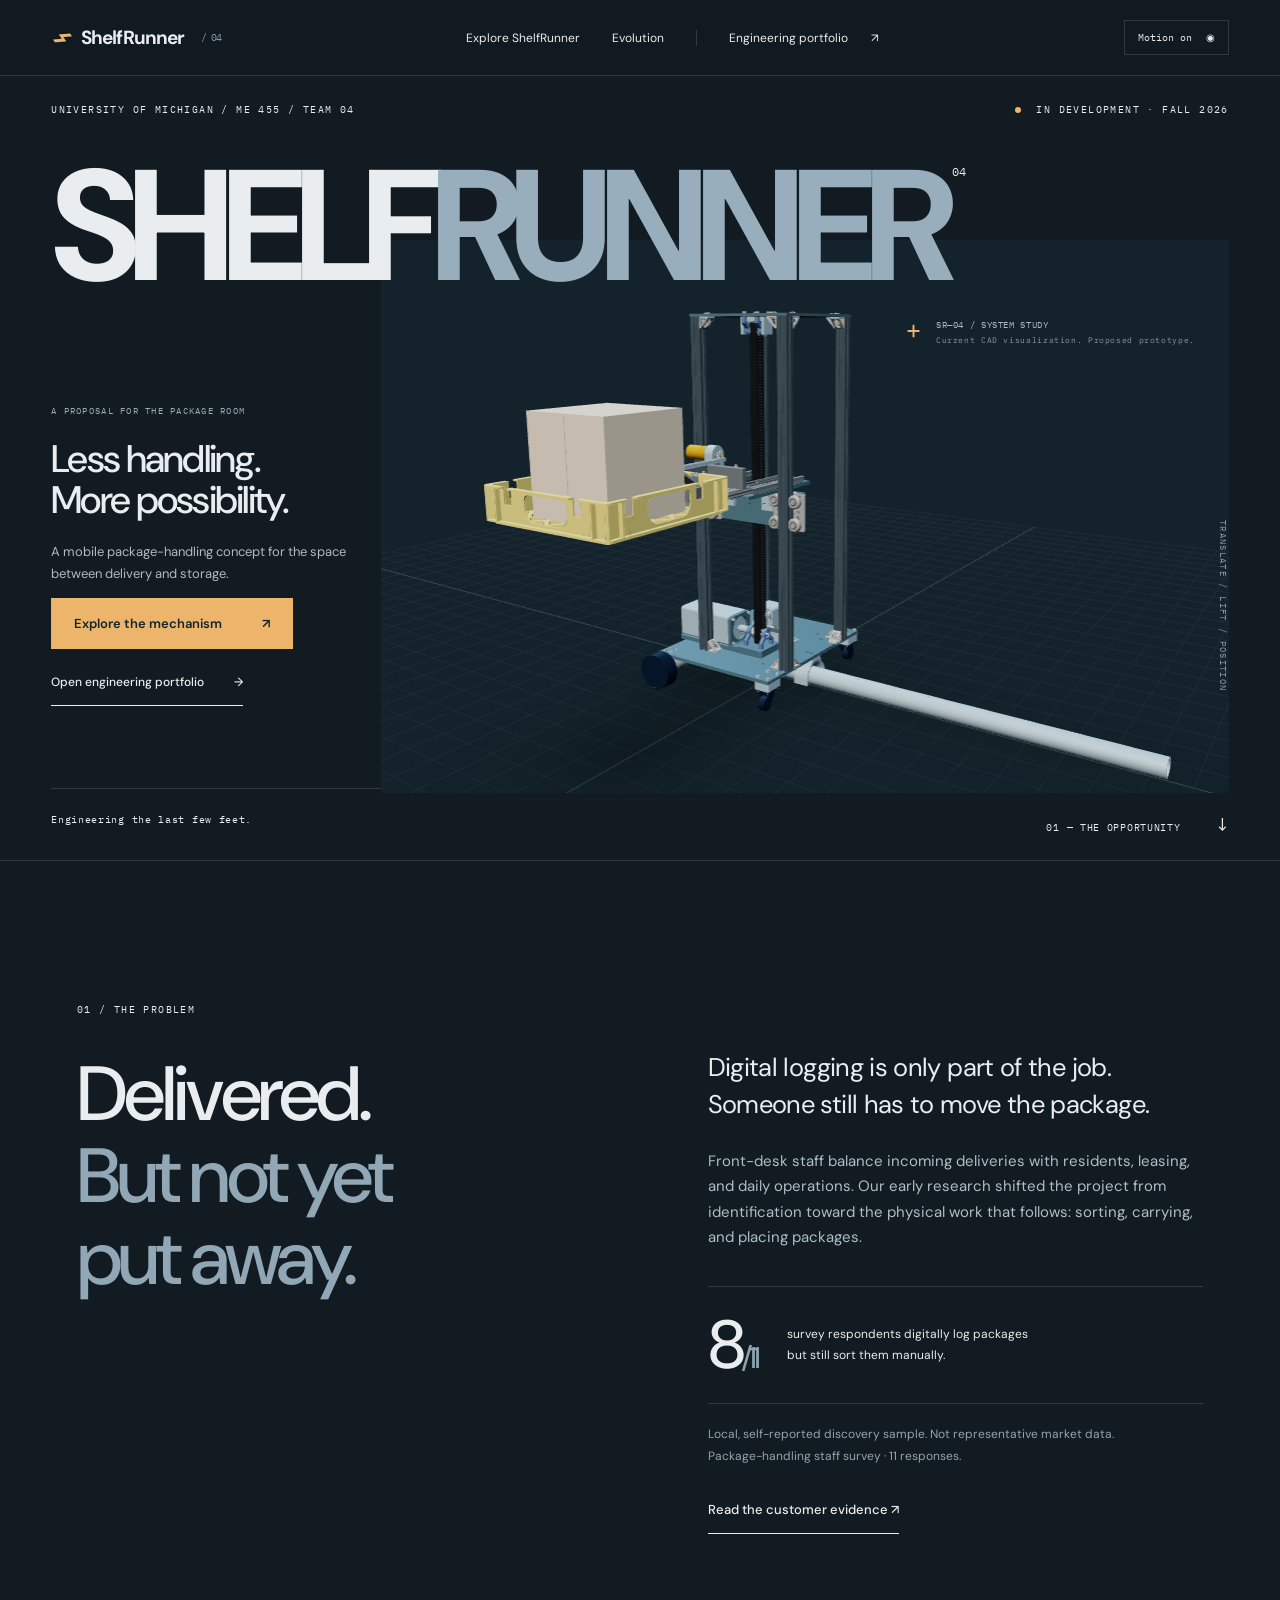
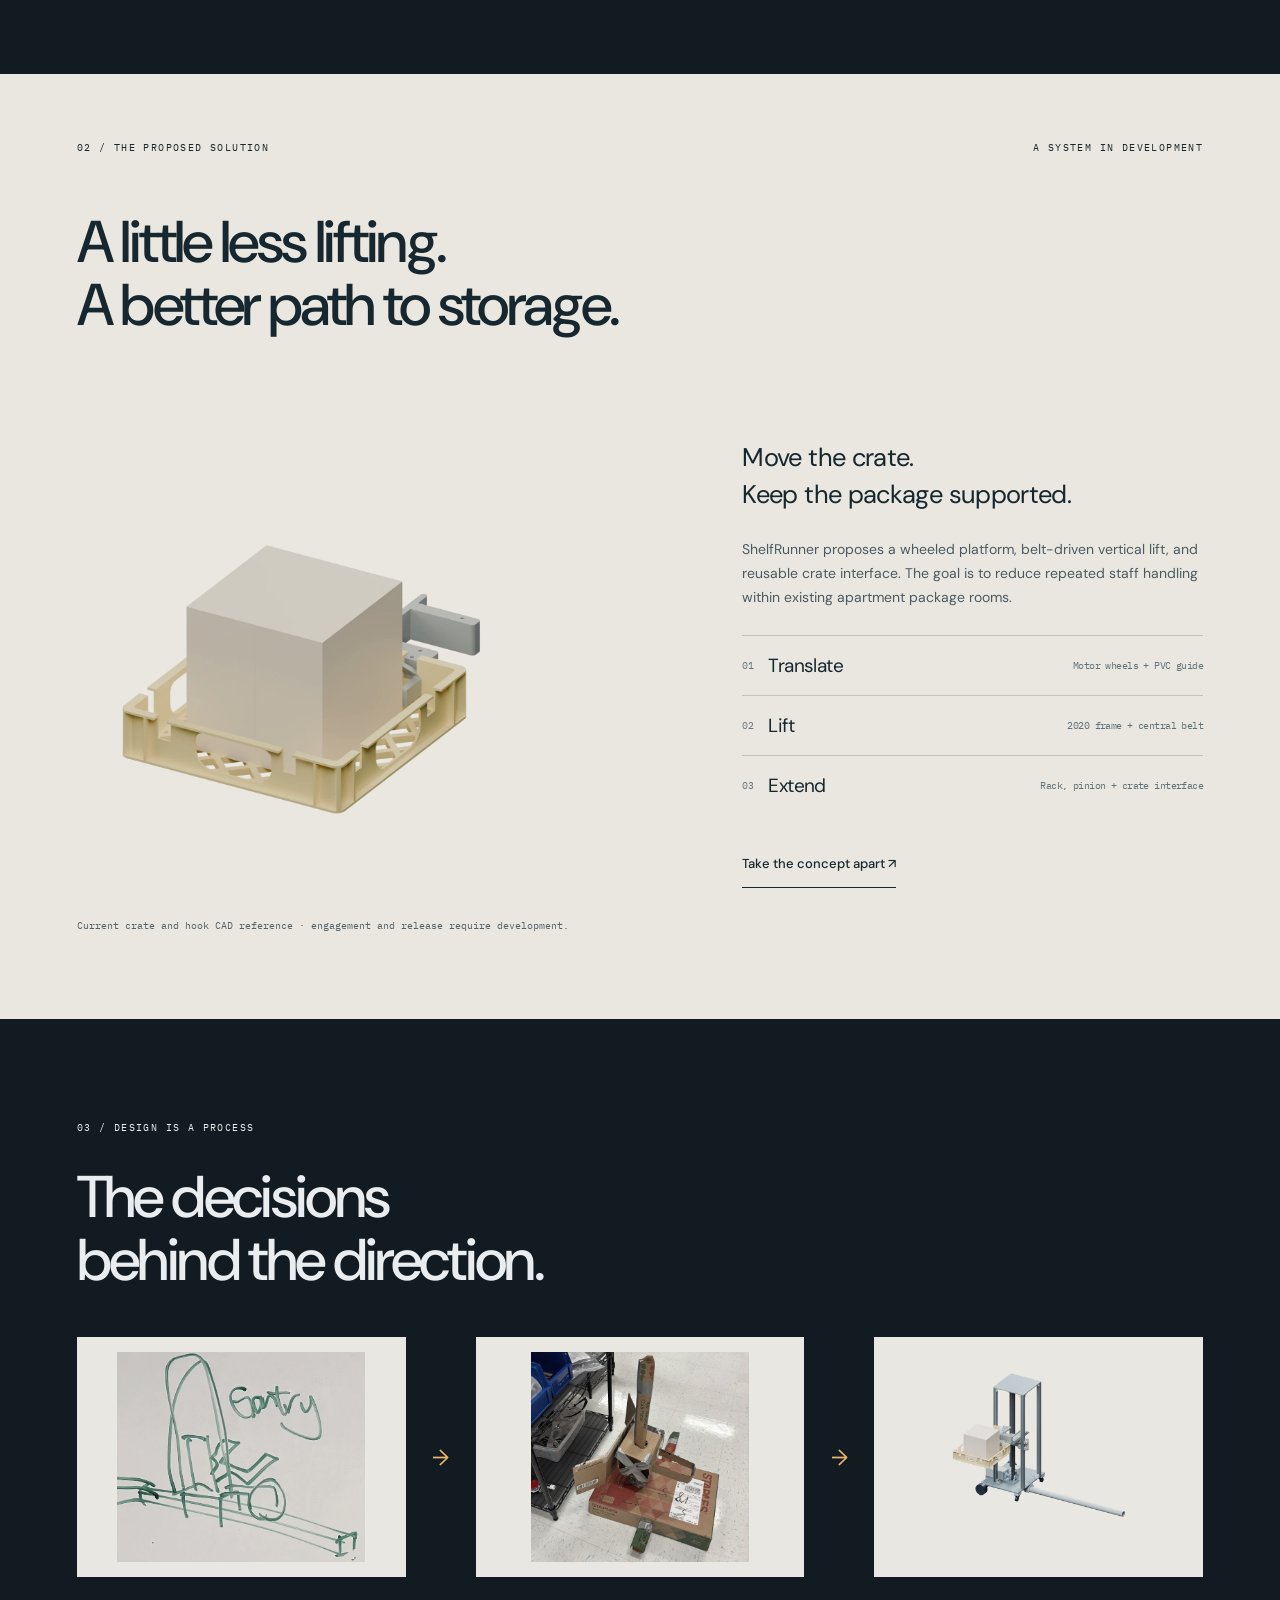
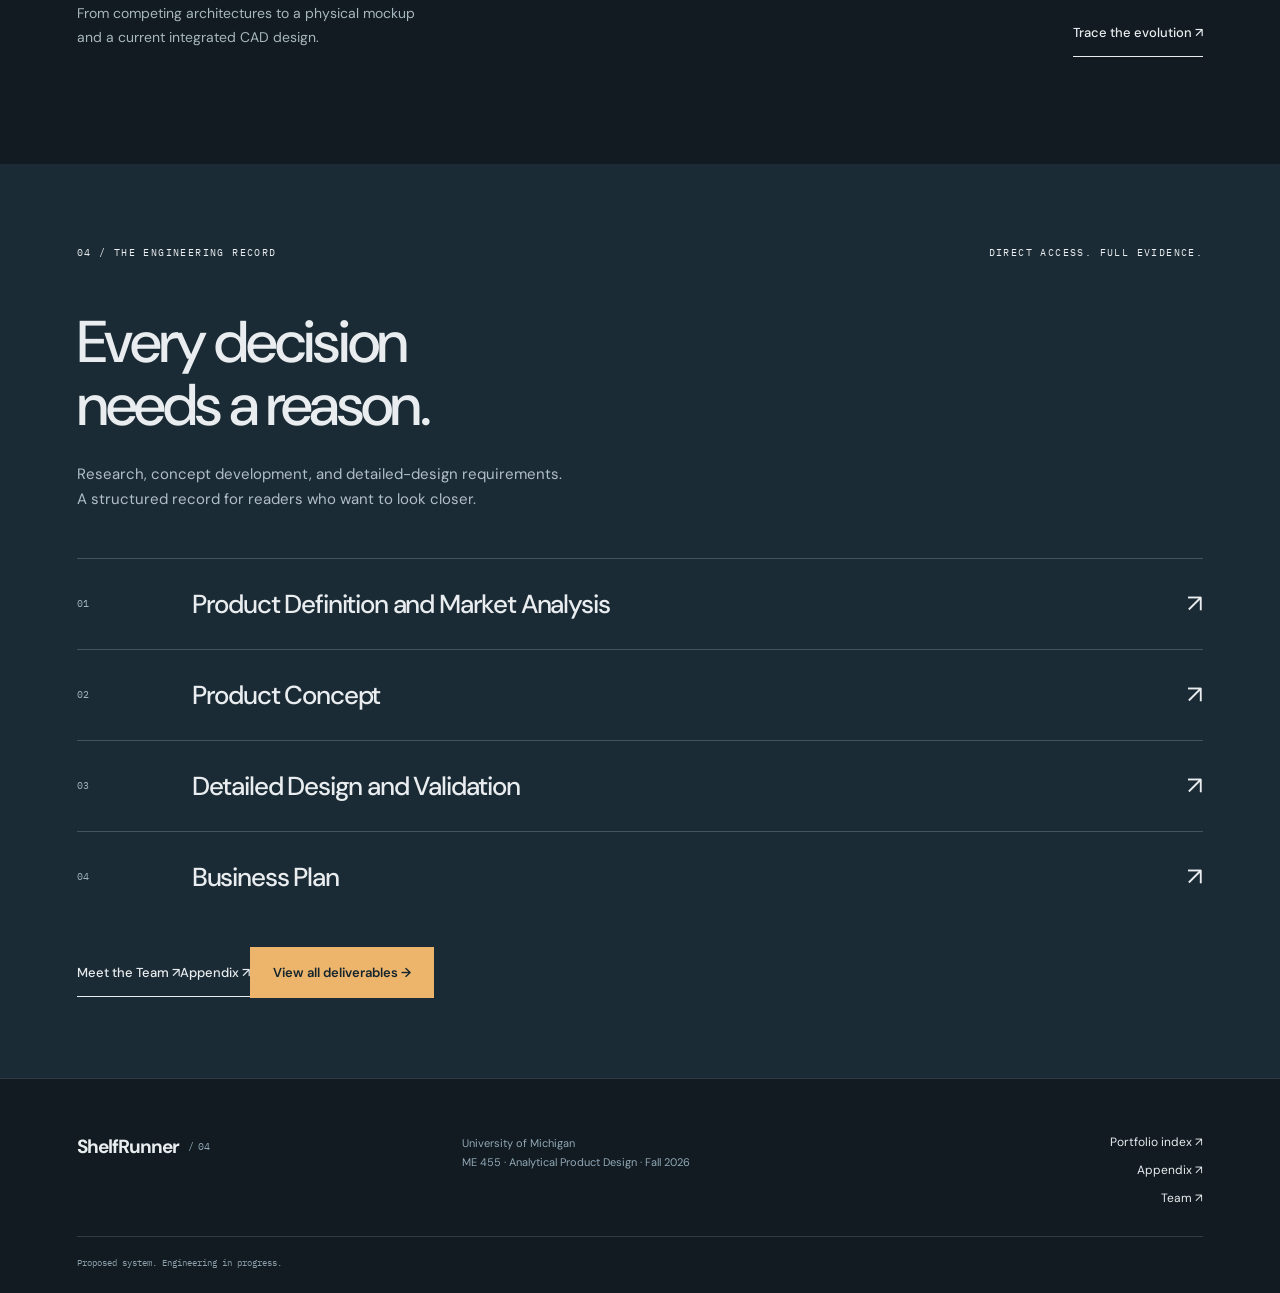
==== site/index.html @ 81d941d3 "Publish ShelfRunner GR3 commercial manufacturing and assembly plan" ====
<!doctype html><html lang="en"><head><meta charset="UTF-8"/><meta name="viewport" content="width=device-width,initial-scale=1"/><meta name="theme-color" content="#111b21"/><meta name="description" content="ShelfRunner — a proposed package-handling system. Explore the mechanism and the ME455 Team 4 engineering portfolio, University of Michigan."/><title>ShelfRunner — Engineering the last few feet.</title><link rel="icon" href="./favicon.svg"/>  <script type="module" crossorigin src="./assets/index-1MxtAlIo.js"></script>
  <link rel="stylesheet" crossorigin href="./assets/index-CG_mXE3X.css">
</head><body><div id="root"></div></body></html>
---- site/assets/index-CG_mXE3X.css ----
@import"https://fonts.googleapis.com/css2?family=DM+Sans:wght@400;450;500;550;600;650;700;750;800&family=IBM+Plex+Mono:wght@400;500&display=swap";:root{font-family:DM Sans,Arial,sans-serif;color:#e9edef;background:#111b21;font-synthesis:none;font-weight:400;--ink:#17272f;--paper:#f3f1eb;--muted:#a6b4bc;--amber:#edb56b;--line:#ffffff24;--mono:"IBM Plex Mono",monospace}*{box-sizing:border-box}html{scroll-behavior:smooth;scroll-padding-top:100px}body{margin:0}button,input,select{font:inherit}button,a{-webkit-tap-highlight-color:transparent}button{cursor:pointer}a{color:inherit;text-decoration:none}a:hover{color:var(--amber)}button:focus-visible,a:focus-visible,input:focus-visible,select:focus-visible,summary:focus-visible,[tabindex]:focus-visible{outline:3px solid #c47c27;outline-offset:5px}button{color:inherit}h1,h2,h3,p{margin-top:0}h1,h2,h3{font-weight:500;letter-spacing:-.045em}p{line-height:1.7}img{max-width:100%;height:auto;display:block}em{font-style:normal;color:#91a7b5}small{font-size:12px;line-height:1.6}h1{font-size:clamp(46px,7vw,96px);line-height:1.02}h2{font-size:clamp(34px,4.6vw,66px);line-height:1.07}h3{font-size:24px}.wrap{padding-left:6%;padding-right:6%;max-width:1600px;margin-inline:auto}.eyebrow{font:10px/1.7 var(--mono);letter-spacing:.14em;text-transform:uppercase;display:block}.mono{font:11px/1.6 var(--mono)}.status-dot{width:6px;height:6px;background:var(--amber);display:inline-block;border-radius:50%;margin-right:8px}.text-link{display:inline-flex;align-items:center;gap:30px;padding:15px 0;border:0;border-bottom:1px solid currentColor;background:none;font-size:13px;font-weight:500;text-align:left}.button{display:inline-flex;align-items:center;justify-content:space-between;gap:40px;padding:17px 23px;font-size:13px;font-weight:600}.primary{background:var(--amber);color:#14252e}.primary:hover{color:#14252e;background:#f8cc91}.section-top{display:flex;justify-content:space-between;align-items:center;gap:25px}.lead{font-size:clamp(22px,2vw,29px);letter-spacing:-.025em;line-height:1.45}.skip-link{position:fixed;top:-80px;left:20px;z-index:100;background:var(--amber);color:var(--ink);padding:14px}.skip-link:focus{top:10px}.site-nav{height:76px;padding:0 4%;display:flex;align-items:center;justify-content:space-between;gap:25px;position:sticky;top:0;z-index:20;background:#111b21f5;border-bottom:1px solid var(--line)}.brand{font-size:19px;font-weight:700;letter-spacing:-.05em;display:flex;align-items:center;gap:9px;white-space:nowrap}.brand-icon{color:var(--amber);font-size:36px;line-height:.4;transform:rotate(-35deg)}.brand-index{font:10px var(--mono);margin-left:8px;color:#879ca9}.site-nav nav{display:flex;gap:32px;align-items:center;font-size:12px}.site-nav nav a[aria-current]{color:var(--amber)}.nav-portfolio{border-left:1px solid var(--line);padding-left:32px}.nav-portfolio span{margin-left:20px}.motion-toggle{font:10px var(--mono);background:none;border:1px solid var(--line);border-radius:0;padding:10px 13px;white-space:nowrap}.motion-toggle span{margin-left:8px}.hero{padding:25px 4% 0;overflow:hidden}.hero-top{display:flex;justify-content:space-between}.hero-title{font-size:clamp(56px,12.3vw,190px);font-weight:750;letter-spacing:-.075em;line-height:.95;margin:34px 0 0;white-space:nowrap;position:relative;z-index:2;pointer-events:none}.hero-title span{color:#98aebc}.hero-title sup{font:12px var(--mono);letter-spacing:0;vertical-align:top;margin:12px 0 0 8px;display:inline-block}.hero-stage{min-height:440px;height:clamp(440px,38vw,580px);position:relative;display:grid;grid-template-columns:32% 68%}.hero-copy{align-self:center;position:relative;z-index:3;padding-top:20px}.hero-copy .eyebrow{color:#9cabb5;font-size:9px}.hero-copy h2{font-size:clamp(26px,3vw,45px);margin:20px 0}.hero-copy p:not(.eyebrow){font-size:13px;color:#afbac0;max-width:300px}.hero-copy .text-link{font-size:12px;display:flex;width:fit-content;margin-top:10px}.hero-model{position:absolute;inset:-62px 0 -5px 28%}.scene-viewport{width:100%;height:100%;position:relative}.hero-callout{position:absolute;right:4%;top:14%;font:9px/1.7 var(--mono);color:#a8bac4;letter-spacing:.07em}.hero-callout small{font:8px var(--mono);color:#8a9ba5}.cross{position:absolute;left:-30px;top:-8px;color:var(--amber);font-size:25px}.vertical-label{position:absolute;right:0;top:45%;writing-mode:vertical-rl;font:9px var(--mono);letter-spacing:.15em;color:#8095a1}.hero-bottom{border-top:1px solid var(--line);padding:24px 0;display:flex;justify-content:space-between;font:10px var(--mono);letter-spacing:.07em}.hero-bottom i{font-size:18px;margin-left:30px;font-style:normal}.hero-copy,.hero-top{animation:enter .85s ease both}.hero-title{animation:enter 1s ease both}@keyframes enter{0%{opacity:0;transform:translateY(18px)}to{opacity:1;transform:none}}.problem{display:grid;grid-template-columns:1fr 1fr;gap:12%;padding-top:140px;padding-bottom:140px;border-top:1px solid var(--line)}.problem h2{font-size:clamp(50px,6vw,90px);margin-top:35px}.problem-copy{padding-top:48px}.problem-copy>p:not(.lead){color:#aebdc6;font-size:15px}.stat-line{border-block:1px solid var(--line);margin:35px 0 18px;padding:24px 0;display:flex;gap:30px;align-items:center}.stat-line strong{font-size:68px;font-weight:450;letter-spacing:-.07em;line-height:1}.stat-line strong span{font-size:30px;color:#8da3b0}.stat-line p{font-size:12px;margin:0}.problem-copy small{color:#91a4b0}.problem-copy .text-link{display:flex;width:fit-content;margin-top:20px}.principle{background:#e9e7df;color:var(--ink);padding-top:65px;padding-bottom:85px}.principle h2{margin:55px 0}.principle-layout{display:grid;grid-template-columns:1.2fr 1fr;gap:10%;align-items:center}.principle-layout figure{margin:0}.principle-layout figure img{mix-blend-mode:multiply;max-height:500px;object-fit:contain}.principle-layout figcaption{font:10px/1.7 var(--mono);color:#54626a;margin-top:25px}.principle-layout p:not(.lead){font-size:14px;color:#4c5b63}.mechanism-list{list-style:none;padding:0;margin:25px 0}.mechanism-list li{border-top:1px solid #17272f30;padding:17px 0;display:flex;align-items:center;gap:15px;font-size:19px;letter-spacing:-.03em}.mechanism-list li>span{font:10px var(--mono);color:#6a777d}.mechanism-list small{margin-left:auto;font:10px var(--mono);color:#5f717a}.evolution-teaser{padding-block:100px}.evolution-teaser h2{margin:30px 0 45px}.evolution-strip{display:grid;grid-template-columns:1fr 30px 1fr 30px 1fr;align-items:center;gap:20px}.evolution-strip img{width:100%;height:240px;object-fit:contain;background:#e9e7df;padding:15px;filter:saturate(.65)}.evolution-strip>span{text-align:center;color:var(--amber);font-size:22px}.evolution-teaser .section-top{margin-top:25px}.evolution-teaser p{color:#a8b6bf;font-size:14px}.portfolio-door{background:#1b2b35;padding-block:80px}.portfolio-door h2{margin:50px 0 25px}.portfolio-door>p{color:#b0bec7;font-size:15px}.gate-link{display:flex;align-items:center;border-top:1px solid #ffffff30;padding:28px 0;gap:40px}.gate-link:first-of-type{margin-top:45px}.gate-link>span:first-child{font:10px var(--mono);min-width:75px;color:#9fb2bf}.gate-link h3{font-size:26px;margin:0}.gate-link>span:last-child{margin-left:auto;font-size:25px}.portfolio-door .button{margin-top:25px}.site-footer{display:grid;grid-template-columns:1fr 1fr 1fr;align-items:start;padding:55px 6% 25px;border-top:1px solid var(--line);gap:30px}.site-footer .brand span{font:10px var(--mono);color:#92a8b7}.site-footer p{font-size:11px;line-height:1.8;color:#92a8b7}.site-footer>div{display:flex;flex-direction:column;gap:12px;font-size:12px;align-items:flex-end}.site-footer>small{grid-column:1/-1;border-top:1px solid var(--line);padding-top:20px;color:#8d9faa;font:9px var(--mono)}.light-site{background:var(--paper);color:var(--ink);--line:#14252e24;--muted:#53636c}.light-site .site-nav{background:#f3f1ebf5}.light-site .brand-icon{color:#a86422}.light-site .site-nav nav a[aria-current]{color:#a35c18}.light-site a:hover{color:#9a5b1b}.light-site em{color:#74838b}.light-site .site-footer p,.light-site .site-footer small{color:#52656f}.doc-heading{padding:65px 0 45px;max-width:920px}.doc-heading .eyebrow{color:#6b7d87;margin-bottom:30px}.doc-heading h1{margin:0 0 30px}.doc-heading>p{max-width:650px;font-size:16px;color:#566772}.portfolio-index{padding-bottom:90px}.index-tools{display:flex;gap:25px;align-items:end;padding:25px 0;border-top:1px solid var(--line)}.index-tools label{display:flex;flex-direction:column;gap:10px;font:10px var(--mono);text-transform:uppercase;letter-spacing:.05em}.index-tools label:first-child{flex:1}.index-tools input,.index-tools select{border:1px solid #aab2b3;background:#faf9f5;border-radius:0;color:var(--ink);padding:14px 16px;font:14px DM Sans,Arial;min-height:48px}.gate-tabs{display:flex;border-bottom:1px solid var(--line);gap:25px;align-items:center}.gate-tabs button{background:none;border:0;border-bottom:3px solid transparent;padding:20px 0;font-size:13px;color:#667781}.gate-tabs button[aria-pressed=true]{border-color:var(--ink);color:var(--ink)}.gate-tabs>a{margin-left:auto;font-size:12px}.index-count{font:10px var(--mono);margin:24px 0;color:#62747f}.index-gate{padding:40px 0 60px;border-bottom:1px solid var(--line)}.index-gate-heading{display:flex;align-items:center;gap:30px;margin-bottom:35px}.gate-number{font-size:75px;line-height:1;color:#a6b0b4;letter-spacing:-.06em;font-weight:400}.index-gate-heading h2{font-size:30px;margin:10px 0 0}.deliverable-links{display:grid;grid-template-columns:1fr 1fr;column-gap:35px;margin-bottom:35px}.deliverable-links a{padding:16px 0;border-top:1px solid var(--line);display:flex;justify-content:space-between;font-size:15px}.deliverable-links a span{color:#8b622f}.requirements-list details{border-top:1px solid var(--line)}summary{list-style:none;cursor:pointer}summary::-webkit-details-marker{display:none}.requirements-list summary{display:flex;align-items:center;gap:20px;font-size:14px;padding:20px 0;font-weight:600}.requirements-list summary small{margin-left:auto;font:10px var(--mono);color:#637780}.requirements-list summary>span{font-weight:400;font-size:23px;width:20px}.requirements-list details[open] summary>span{transform:rotate(45deg)}.requirement-row{display:grid;grid-template-columns:80px 1fr 110px 20px;gap:20px;padding:20px 12px;border-top:1px solid #17272f15;font-size:13px;align-items:start}.requirement-row:hover{background:#e9e7df}.requirement-row small{display:block;color:#6a7d88;margin-top:8px;font:10px var(--mono)}.badge{font:9px/1.3 var(--mono);border:1px solid currentColor;display:inline-block;white-space:nowrap;width:fit-content;padding:5px 7px}.badge.needs-review{color:#845218;background:#ad7d2410}.badge.missing{color:#924c40;background:#a34e3b0b}.badge.complete{color:#2e6852;background:#326b4e0a}.badge.not-yet-applicable{color:#626c74}.index-foot{display:flex;gap:80px;margin-top:40px;font-size:14px}.index-foot p{max-width:600px;font-size:12px;color:#6a7b85}.empty-state{padding:80px 0}.document-layout{display:grid;grid-template-columns:250px minmax(0,1fr);gap:65px;max-width:1520px;margin:auto;padding:0 5%}.doc-sidebar{position:sticky;top:105px;align-self:start;height:calc(100vh - 130px);overflow-y:auto;padding:25px 0}.back-link{font-size:12px;display:block;margin-bottom:38px}.doc-sidebar>.eyebrow{color:#6b7d87;margin-bottom:16px}.doc-sidebar nav{display:flex;flex-direction:column;gap:5px}.doc-sidebar nav a{font-size:12px;line-height:1.5;padding:8px 10px;border-left:2px solid transparent}.doc-sidebar nav a[aria-current]{border-left-color:#ba7c33;background:#e7e6df;font-weight:600}.on-this-page{margin:25px 0;border-top:1px solid var(--line);padding-top:15px;font-size:12px}.on-this-page a{display:block;font-size:11px;margin-top:12px;color:#60717a}.print-link{font-size:11px;border:0;background:none;border-bottom:1px solid currentColor;padding:10px 0;margin-top:25px}.document{min-width:0;padding-bottom:80px}.document>.doc-heading{padding-bottom:30px}.document .doc-heading h1{font-size:clamp(38px,5vw,65px)}.doc-meta{display:flex;flex-wrap:wrap;align-items:center;gap:15px;font:10px/1.8 var(--mono);color:#657781}.document p{font-size:15px;line-height:1.85;max-width:850px}.document h2{font-size:30px;margin:55px 0 22px;letter-spacing:-.035em}.review-note{border-left:3px solid #b7792f;background:#e8e2d4;padding:20px 24px;margin:30px 0;font-size:13px;line-height:1.8}.review-note>.eyebrow{color:#855a27;margin-bottom:8px}.review-note p{font-size:13px;margin-bottom:0}.page-marker{font:9px var(--mono);letter-spacing:.13em;color:#71838b;border-top:1px solid #17272f20;display:block;padding-top:20px;margin:45px 0 20px}.source-narrative{margin-top:60px}.source-narrative>div>h2{margin-top:30px}.source-figure{margin:30px 0 40px}.figure-button{position:relative;background:#e8e7e2;border:1px solid #17272f15;padding:20px;width:100%;display:flex;justify-content:center}.figure-button img{max-height:620px;max-width:100%;width:auto;object-fit:contain}.figure-button>span{position:absolute;bottom:12px;right:12px;background:#17272f;color:#fff;padding:8px 10px;font:9px var(--mono)}figcaption{font-size:12px;line-height:1.65;margin-top:15px;color:#546873}figcaption small{display:block;font:9px/1.7 var(--mono);color:#6c808b;margin-top:7px}.technical-table{margin:40px 0}.technical-table figcaption h3{margin:8px 0 20px;color:var(--ink);font-size:24px}.technical-table .caption{font-size:11px;line-height:1.7;color:#61747f;margin-top:15px}.table-scroll{overflow:auto;max-width:100%;border:1px solid #ccd0cb;background:#f9f8f3}table{border-collapse:collapse;width:100%;font-size:12px;line-height:1.55}th,td{text-align:left;vertical-align:top;padding:13px 15px;border-bottom:1px solid #d6dad5;min-width:100px}th:first-child{min-width:160px}thead{background:#243b49;color:#f3f1eb}thead th{font-size:11px;font-weight:500}tbody th{font-weight:500}tbody tr:nth-child(2n){background:#e9ece7}tbody tr:hover{background:#e2e7df}.technical-table:has(#qfd) th{white-space:normal}dialog{background:var(--paper);color:var(--ink);border:0;padding:25px;max-width:94vw;max-height:94vh;overflow:auto}dialog::backdrop{background:#071219dd}dialog img{max-width:100%;width:auto;margin:30px auto 10px}dialog p{font-size:13px}.dialog-close{position:sticky;top:0;float:right;padding:12px 18px;border:0;color:#fff;background:#243b49;z-index:2}.selected-requirement{padding:25px;background:#e2e7df;border:1px solid #a7b4ad;margin:20px 0 40px;scroll-margin-top:110px}.selected-requirement h2{font-size:22px;margin:18px 0}.selected-requirement p{font-size:13px;margin-top:15px}.document-requirements{margin-top:70px;padding-top:30px;border-top:1px solid var(--line)}.requirement-card{padding:25px 0;border-top:1px solid var(--line);scroll-margin-top:100px}.requirement-card h3{font-size:18px;line-height:1.4;letter-spacing:-.02em;margin:12px 0}.requirement-card p{font-size:12px;color:#5b6e78;margin:12px 0 0}.requirement-card .mono{font-size:9px;color:#71818a}.document-end{display:flex;justify-content:space-between;border-top:1px solid var(--line);padding-top:25px;margin-top:40px;font-size:12px}.source-list a{display:grid;grid-template-columns:1fr auto;gap:8px;padding:18px 0;border-top:1px solid var(--line);font-size:14px}.source-list code{font:10px var(--mono);color:#6b7e89;grid-column:1;overflow-wrap:anywhere}.source-list .badge{grid-column:2;grid-row:1/3;align-self:center}.reference-links li{padding:10px 0;font-size:13px;overflow-wrap:anywhere}.reference-links small{display:block;color:#71828a;font:10px var(--mono)}.cad-section figure{margin:25px 0}.cad-section img{max-height:550px;width:100%;object-fit:contain;background:#fff;padding:20px}.cad-section figcaption{font:10px/1.7 var(--mono)}.explore-intro{padding:65px 6% 40px}.explore-intro h1{margin:30px 0}.explore-intro>p{color:#aab9c2;font-size:14px}.explore-story{position:relative}.explore-stage{height:calc(100svh - 76px);position:sticky;top:76px;width:100%;padding-left:35%;background:#13212a}.stage-caption{position:absolute;left:44%;bottom:30px;font:9px var(--mono);color:#b2c1ca}.chapter-copy{position:relative;margin-top:calc(-100svh + 76px);pointer-events:none}.chapter{height:110svh;display:flex;flex-direction:column;justify-content:center;width:39%;padding:50px 2% 50px 6%;scroll-margin-top:76px}.chapter>*{pointer-events:auto}.chapter h2{font-size:clamp(32px,3.4vw,53px);margin:30px 0 25px}.chapter .eyebrow{color:var(--amber)}.chapter>p{font-size:14px;color:#c0cbd2;line-height:1.8}.chapter .chapter-note{font:10px/1.9 var(--mono);color:#91a8b7;border-top:1px solid var(--line);padding-top:18px;margin-top:10px}.chapter .text-link{align-self:start;font-size:12px;margin-top:15px}.chapter-switch{display:flex;position:absolute;right:4%;bottom:25px;gap:4px}.chapter-switch button{background:#14212a;color:#92a9b7;border:1px solid #ffffff25;padding:10px;font:10px var(--mono)}.chapter-switch button[aria-current]{background:var(--amber);color:var(--ink)}.model-label{font:9px var(--mono);background:#13212ae8;color:#edb56b;padding:8px 12px;border-left:1px solid #edb56b;white-space:nowrap;pointer-events:none}.component-register{display:grid;grid-template-columns:1fr 1fr;gap:12%;padding-block:100px}.component-register h2{margin:30px 0}.component-register details{border-top:1px solid var(--line);padding:20px 0}.component-register summary{display:flex;justify-content:space-between;font-size:14px}.component-register p{color:#b6c5ce;font-size:13px;margin:20px 0 10px}.component-register small{font:9px var(--mono);color:#889eac}.explore-exit{padding:30px 6% 70px;display:flex;justify-content:space-between;font-size:14px}.still-model{height:100%;display:flex;flex-direction:column;justify-content:center;padding:35px}.still-model img{max-height:70%;object-fit:contain;background:#e9e7df}.still-model p{font:10px/1.8 var(--mono);color:#b0c0c9;margin-top:20px}.explore-still .explore-stage{display:none}.explore-still .chapter-copy{margin:0}.explore-still .chapter{height:auto;min-height:600px;width:100%;max-width:1100px;margin:auto;padding:70px 6%;display:block}.chapter-still{max-height:400px;object-fit:contain;background:#fff;margin-top:25px}.scene-loading{height:100%;display:grid;place-items:center;color:#99aeba;font:11px var(--mono)}.evolution-page{padding-bottom:100px}.evolution-page .doc-heading>p{color:#a4b6c1}.evolution-entry{display:grid;grid-template-columns:60px 1fr 1fr;gap:35px;border-top:1px solid var(--line);padding:60px 0;align-items:center}.evolution-number{font:26px var(--mono);color:var(--amber);align-self:start}.evolution-entry h2{font-size:35px;margin:22px 0}.evolution-entry p{font-size:14px;color:#b2c1cb}.evolution-entry small{font:9px/1.7 var(--mono);color:#8fa7b5;display:block}.evolution-entry .text-link{margin-top:15px;font-size:12px}.evolution-entry>img{height:340px;width:100%;object-fit:contain;background:#e9e7df;padding:20px}.page-loading{min-height:60vh;display:grid;place-items:center;font:12px var(--mono)}.reduced-motion *{animation:none!important;scroll-behavior:auto!important;transition:none!important}@media(min-width:1600px){.hero{max-width:1750px;margin:auto}.hero-title{font-size:190px}}@media(max-width:1000px){.site-nav{gap:15px}.site-nav nav{gap:18px}.nav-portfolio{padding-left:18px}.nav-portfolio span{margin-left:5px}.brand-index{display:none}.motion-toggle{padding:9px}.hero-stage{height:480px;grid-template-columns:38% 62%}.hero-model{left:30%;top:0}.hero-callout{top:7%;right:3%}.hero-copy h2{font-size:34px}.hero-title{font-size:12vw}.document-layout{grid-template-columns:190px minmax(0,1fr);gap:35px;padding:0 4%}.problem{gap:7%}.principle-layout{gap:6%}.mechanism-list small{font-size:9px}.stage-caption{left:42%;font-size:8px}.chapter-switch{bottom:60px}.evolution-entry{grid-template-columns:40px 1fr 1fr;gap:20px}}@media(max-width:700px){.site-nav{height:auto;min-height:86px;padding:13px 5%;display:grid;grid-template-columns:1fr auto;gap:14px}.site-nav .brand{font-size:18px}.site-nav nav{grid-row:2;grid-column:1/3;width:100%;justify-content:space-between;font-size:11px;gap:12px}.motion-toggle{grid-column:2;grid-row:1;font-size:9px;padding:7px 9px}.nav-portfolio{padding-left:12px}.desktop-only{display:none}.hero{padding:22px 5% 0}.hero-top{gap:15px}.hero-top .eyebrow{font-size:7px;letter-spacing:.08em}.hero-top>.eyebrow:last-child{text-align:right}.hero-title{font-size:11.65vw;margin-top:28px}.hero-title sup{font-size:7px;margin:5px 0 0 4px}.hero-stage{height:680px;display:flex;flex-direction:column;justify-content:flex-end}.hero-model{inset:0 -5% auto;height:365px}.hero-callout{right:8%;top:20px;font-size:7px}.hero-callout small{font-size:7px}.hero-copy{width:100%;padding:0 0 25px;align-self:initial}.hero-copy h2{font-size:35px;margin:15px 0}.hero-copy p:not(.eyebrow){max-width:330px;font-size:13px}.hero-copy .eyebrow{font-size:8px}.hero-copy .button{padding:14px 20px}.hero-copy .text-link{display:inline-flex;margin-left:15px;font-size:10px;gap:5px;max-width:150px;vertical-align:middle}.vertical-label{top:120px;font-size:7px}.hero-bottom{font-size:8px;letter-spacing:0;padding-block:19px}.hero-bottom i{margin-left:7px}.problem{grid-template-columns:1fr;gap:0;padding-top:75px;padding-bottom:70px}.problem h2{font-size:54px;margin:25px 0}.problem-copy{padding-top:15px}.problem-copy .lead{font-size:24px}.problem-copy>p:not(.lead){font-size:14px}.stat-line strong{font-size:58px}.stat-line{gap:25px}.stat-line p{font-size:11px}.principle{padding-block:50px}.principle .section-top{align-items:start}.principle .eyebrow{font-size:8px}.principle h2{margin:35px 0;font-size:38px}.principle-layout{grid-template-columns:1fr;gap:35px}.principle-layout figure img{max-height:350px}.mechanism-list small{font-size:10px}.evolution-teaser{padding-block:65px}.evolution-teaser h2{font-size:39px}.evolution-strip{gap:8px;grid-template-columns:1fr 10px 1fr 10px 1fr}.evolution-strip img{height:130px;padding:5px}.evolution-strip>span{font-size:14px}.evolution-teaser .section-top{display:block}.portfolio-door{padding-block:50px}.portfolio-door .section-top{align-items:start}.portfolio-door .eyebrow{font-size:8px}.portfolio-door h2{font-size:43px;margin-top:35px}.gate-link{gap:17px;padding:24px 0}.gate-link>span:first-child{min-width:47px;font-size:8px}.gate-link h3{font-size:20px}.site-footer{grid-template-columns:1fr 1fr;padding:40px 6% 25px;gap:25px}.site-footer p{font-size:10px}.site-footer>div{grid-column:1/3;flex-direction:row;justify-content:space-between;font-size:10px}.site-footer>small{font-size:8px}.doc-heading{padding:45px 0 25px}.doc-heading h1{font-size:52px}.doc-heading .eyebrow{font-size:8px;margin-bottom:20px}.doc-heading>p{font-size:14px}.index-tools{flex-direction:column;align-items:stretch;gap:20px}.index-tools input{font-size:12px}.gate-tabs{gap:20px;flex-wrap:wrap}.gate-tabs button{padding:15px 0;font-size:11px}.gate-tabs>a{margin:0 0 15px;width:100%;font-size:11px}.index-count{font-size:8px;line-height:1.8}.index-gate-heading{gap:20px}.gate-number{font-size:55px}.index-gate-heading h2{font-size:25px}.index-gate-heading .eyebrow{font-size:8px}.deliverable-links{grid-template-columns:1fr;gap:0}.deliverable-links a{font-size:14px}.requirement-row{grid-template-columns:1fr auto;gap:10px;padding:20px 0}.requirement-row>.mono{font-size:9px}.requirement-row>span:nth-child(2){grid-column:1/3;grid-row:2;font-size:12px}.requirement-row>.badge{grid-column:2;grid-row:1}.requirement-row>span:last-child{display:none}.requirements-list summary{font-size:12px;gap:12px}.requirements-list summary small{font-size:8px}.index-foot{display:block}.index-foot p{margin-top:25px}.document-layout{display:block;padding:0 6%}.doc-sidebar{height:auto;position:relative;top:0;overflow:visible;padding:20px 0;border-bottom:1px solid var(--line)}.doc-sidebar>.eyebrow,.doc-sidebar nav,.on-this-page,.print-link{display:none}.back-link{margin:0;font-size:12px}.document .doc-heading h1{font-size:39px;overflow-wrap:anywhere}.doc-meta{font-size:9px;overflow-wrap:anywhere}.document p{font-size:14px;line-height:1.8}.document h2{font-size:26px;margin-top:40px}.document h3{font-size:21px}.review-note{padding:16px;font-size:12px}.table-scroll{margin-right:-1px}.figure-button{padding:8px}.figure-button>span{font-size:7px;padding:6px}.source-figure figcaption{font-size:11px}.source-list a{grid-template-columns:1fr;font-size:13px}.source-list .badge{grid-row:3;grid-column:1}.source-list code{font-size:8px}.document-end{font-size:10px;gap:20px}.explore-intro{padding:45px 6% 25px}.explore-intro h1{font-size:47px}.explore-intro .eyebrow{font-size:8px}.explore-stage{top:102px;height:calc(100svh - 102px);padding-left:0;padding-top:0}.explore-stage .scene-viewport{height:55%}.chapter-copy{margin-top:calc(-100svh + 102px)}.chapter{height:110svh;width:100%;padding:44svh 7% 20px;justify-content:flex-start;scroll-margin-top:102px}.chapter h2{font-size:31px;margin:15px 0}.chapter>p{font-size:12px;line-height:1.65;margin-bottom:12px}.chapter .eyebrow{font-size:8px}.chapter .chapter-note{font-size:9px;padding-top:10px;margin-top:5px}.chapter .text-link{font-size:10px;margin-top:0;padding:8px 0}.stage-caption{left:7%;top:40%;bottom:auto;font-size:7px}.chapter-switch{right:5%;bottom:auto;top:3%}.chapter-switch button{font-size:8px;padding:7px}.model-label{font-size:7px;padding:6px 8px}.component-register{grid-template-columns:1fr;gap:30px;padding-block:65px}.component-register h2{font-size:40px;margin-bottom:0}.explore-exit{flex-direction:column;gap:20px;font-size:12px}.explore-still .chapter{min-height:0;padding-block:45px}.explore-still .chapter-still{max-height:300px}.evolution-page .doc-heading h1{font-size:48px}.evolution-entry{grid-template-columns:30px 1fr;gap:20px;padding-block:35px}.evolution-entry>img{grid-column:2;height:250px}.evolution-entry h2{font-size:30px}.evolution-entry p{font-size:13px}.evolution-number{font-size:19px}.still-model{padding:25px}.hero .still-model p{font-size:8px}}@media(prefers-reduced-motion:reduce){html{scroll-behavior:auto}*,*:before,*:after{animation:none!important;transition:none!important}}@media print{.site-nav,.site-footer,.doc-sidebar,.skip-link,.figure-button>span,.document-end,.motion-toggle{display:none!important}.document-layout{display:block;padding:0}.document{padding:0}.light-site{background:#fff}.doc-heading{padding-top:0}.document .doc-heading h1{font-size:30pt}.review-note{background:#f3f3f3}.table-scroll{overflow:visible}table{font-size:8pt}.technical-table{break-inside:avoid}th,td{padding:5px;min-width:0}.source-figure img{max-height:450px}.document p{font-size:10pt}.badge{font-size:7pt}.document h2{font-size:20pt}.source-figure{break-inside:avoid}a[href^=http]:after{content:" (" attr(href) ")";font-size:8pt}}@media(max-width:700px){.explore-stage{height:42svh;z-index:3;top:86px}.explore-stage .scene-viewport{height:100%}.chapter-copy{margin-top:0}.chapter{height:90svh;padding:38px 7% 30px;scroll-margin-top:calc(86px + 42svh);justify-content:flex-start;background:#13212a}.stage-caption{top:auto;bottom:12px;font-size:7px}.chapter-switch{top:10px}.explore-still .chapter{height:auto}.explore-still .chapter-copy{margin:0}}.projected-label{position:absolute;transform:translate(-20%,-50%)}.deliverable-links[hidden]{display:none}:root{--surface:#111b21;--surface-raised:#1b2b35;--text:#e9edef;--text-secondary:#b5c3cc;--reading-width:800px;--rule:#ffffff24;--space-section:72px}.academic-site{background:var(--surface);color:var(--text);--line:var(--rule);--muted:var(--text-secondary)}.academic-site .doc-heading>p,.academic-site .document p,.academic-site .source-narrative p{color:var(--text-secondary)}.academic-site .doc-heading{padding-top:65px}.academic-site .doc-heading h1{font-size:clamp(44px,5.7vw,80px);max-width:940px;font-weight:500;letter-spacing:-.055em}.academic-opening{border-bottom:1px solid var(--line);margin-bottom:45px;animation:enter .45s ease both}.academic-opening .eyebrow{color:var(--amber)}.academic-site .doc-meta{color:#9eb2bf}.academic-site .document-layout{grid-template-columns:250px minmax(0,1fr);gap:6%;max-width:1600px;margin:auto;padding:0 4%}.academic-site .document{max-width:940px;min-width:0;padding-bottom:60px}.academic-site .document>section>p,.academic-site .source-narrative>div>p{max-width:var(--reading-width);font-size:16px;line-height:1.85}.academic-site .document h2{font-size:clamp(27px,3.2vw,42px);line-height:1.15;margin:24px 0}.academic-site .document h3{font-size:23px}.academic-site .doc-sidebar{top:76px;max-height:calc(100svh - 76px);padding-top:35px;scrollbar-width:thin}.academic-navigation .back-link{color:var(--amber);font:10px var(--mono);padding-bottom:26px;display:block}.academic-navigation details{border-top:1px solid var(--line);padding:16px 0}.academic-navigation summary{display:flex;align-items:flex-start;gap:10px;font-size:12px;line-height:1.5;list-style:none;cursor:pointer}.academic-navigation summary>span{color:#8198a7;font:9px var(--mono);padding-top:3px}.academic-navigation summary i{font:14px var(--mono);margin-left:auto;color:var(--amber)}.academic-navigation details[open] summary i{transform:rotate(45deg)}.academic-navigation details>div{padding:13px 0 0 22px}.academic-navigation a{display:block;font-size:12px;line-height:1.5;padding:9px;color:#a7bac6;border-left:1px solid transparent}.academic-navigation a[aria-current]{color:var(--amber);border-left-color:var(--amber);background:#edb56b0a}.academic-navigation .standalone-page{padding:16px 0;border-top:1px solid var(--line);display:flex;justify-content:space-between}.mobile-portfolio-menu{display:none}.academic-site .print-link{color:#9eb2bf;border-color:var(--line);margin-top:22px}.engineering-section{padding:25px 0 45px;border-bottom:1px solid var(--line)}.section-number{font:11px var(--mono);color:var(--amber)}.engineering-equation{margin:25px 0;padding:28px;background:var(--surface-raised);border-left:2px solid var(--amber);font:clamp(15px,2vw,23px)/1.8 var(--mono);overflow:auto}.academic-site .review-note{background:#edb56b0b;border:1px solid #edb56b38;border-left:2px solid var(--amber);color:#d1dbe1}.academic-site .review-note .eyebrow{color:var(--amber)}.academic-site .technical-table{margin:40px 0}.academic-site .technical-table figcaption{padding:20px 0}.academic-site .technical-table figcaption h3{margin:8px 0}.academic-site .technical-table table{color:#253943;background:#f0eee7}.academic-site .technical-table th,.academic-site .technical-table td{border-color:#25394324;font-size:12px;line-height:1.6;padding:15px}.academic-site .technical-table thead th{background:#263b47;color:#e9edef}.academic-site .technical-table tbody th{background:#e3e5df}.academic-site .technical-table .caption{color:#9db0bd;font-size:11px;margin-top:14px}.academic-site .table-scroll{border:1px solid var(--line);max-width:100%;overflow:auto}.academic-site .source-figure{margin:45px 0}.academic-site .source-figure figcaption{color:#bccad3;font-size:12px;line-height:1.8;padding-top:16px}.academic-site .source-figure figcaption small{color:#90a6b5}.academic-site .figure-button{background:#eae8e1;padding:18px}.academic-site .cad-section{margin:40px 0}.academic-site .cad-section img{background:#ebe9e3;padding:25px;width:100%;max-height:500px;object-fit:contain}.academic-site .cad-section figcaption{font-size:12px;color:#acbec9;padding:16px 0}.academic-site .source-narrative{padding-top:40px}.academic-site .source-narrative>h2{color:var(--amber);font-size:24px}.academic-site .reference-links{border-top:1px solid var(--line);margin-top:40px}.academic-site .reference-links li{overflow-wrap:anywhere;font-size:13px;margin:10px 0}.academic-site .document-requirements{margin-top:55px;border-block:1px solid var(--line)}.document-requirements>summary{cursor:pointer;display:flex;justify-content:space-between;padding:24px 0;font-size:16px}.document-requirements>summary>span{font:10px var(--mono);color:#90a6b5}.academic-site .requirement-card{background:transparent;border-color:var(--line)}.academic-site .requirement-card h3{font-size:17px}.academic-site .requirement-card p{font-size:12px}.academic-site .selected-requirement{background:#263d3c;color:var(--text);border-color:#91b7aa}.academic-site .badge{color:#c5d0d6;background:#ffffff0a;border-color:#ffffff30}.academic-site .badge.complete{color:#a4d8bc;background:#224739}.academic-site .badge.missing{color:#f0bca7;background:#472f2a}.academic-site .badge.needs-review{color:#edc88e;background:#403827}.academic-pagination{display:grid;grid-template-columns:1fr 1fr;gap:30px;margin-top:60px;padding-top:30px;border-top:1px solid var(--line)}.academic-pagination a{font-size:19px;line-height:1.4}.academic-pagination a:last-child{text-align:right}.academic-pagination span{display:block;font:10px var(--mono);color:var(--amber);margin-bottom:15px}.index-opening{position:relative;overflow:hidden;min-height:390px}.index-opening h1{position:relative;z-index:1}.opening-index{position:absolute;right:0;top:20px;font-size:300px;line-height:1;color:#ffffff04;font-weight:700;letter-spacing:-.08em;pointer-events:none}.academic-site .index-opening h1{font-size:clamp(60px,8vw,115px)}.portfolio-map>section{padding:38px 0 55px;border-top:1px solid var(--line)}.academic-site .index-gate-heading{align-items:start}.academic-site .index-gate-heading h2{font-size:clamp(26px,3.8vw,48px);max-width:680px;margin:0}.academic-site .gate-number{color:#718b9b}.academic-site .deliverable-links a{display:flex;gap:18px;color:#d5dfe4;border-color:var(--line);padding:21px 0}.academic-site .deliverable-links a>span:last-child{margin-left:auto;color:var(--amber)}.page-order{font:10px var(--mono);color:#788f9e}.standalone-index{display:grid;grid-template-columns:1fr 1fr;gap:45px;padding:35px 0;border-block:1px solid var(--line)}.standalone-index a{display:flex;justify-content:space-between;font-size:28px}.standalone-index a span{color:var(--amber)}.coverage-index{padding:85px 0}.coverage-index h2{margin:25px 0 40px}.academic-site input,.academic-site select{background:#1b2b35;color:var(--text);border:1px solid #ffffff30}.academic-site .requirements-list summary{color:var(--text)}.academic-site .requirement-row{color:var(--text-secondary)}.academic-site .index-count,.academic-site .caption{color:#9db1bf}.academic-site .index-tools label{color:#b7c8d2}@media(max-width:1100px){.academic-site .document-layout{grid-template-columns:210px minmax(0,1fr);gap:4%}.academic-site .document .doc-heading h1{font-size:48px}}@media(max-width:800px){.academic-site .document-layout{display:block;padding-inline:6%}.academic-site .doc-sidebar{position:relative;top:0;max-height:none;padding:18px 0;border-bottom:1px solid var(--line)}.desktop-portfolio-menu,.academic-site .print-link{display:none}.mobile-portfolio-menu{display:block}.mobile-portfolio-menu>summary{display:flex;justify-content:space-between;cursor:pointer;font:11px var(--mono);color:var(--amber);padding:7px 0}.academic-site .doc-sidebar nav{display:block}.academic-navigation{padding:20px 0}.academic-site .doc-heading{padding-top:40px}.academic-site .document .doc-heading h1{font-size:clamp(37px,7vw,55px);overflow-wrap:normal}.academic-site .document>section>p,.academic-site .source-narrative>div>p{font-size:15px}.academic-site .doc-meta{flex-wrap:wrap}.academic-pagination a{font-size:16px}.academic-site .site-nav{gap:12px}.academic-site .index-gate-heading,.standalone-index{gap:20px}.standalone-index a{font-size:22px}.engineering-section{padding-bottom:30px}.academic-site .doc-sidebar .back-link{margin-bottom:5px}}@media print{.academic-site{background:#fff;color:#17272f}.academic-site .document p{color:#17272f}.academic-site .doc-sidebar,.academic-pagination{display:none}.academic-site .document-layout{display:block}.academic-site .doc-heading h1{font-size:30pt}.academic-site .document-requirements{display:none}.academic-site .technical-table table{color:#000}}.academic-site .doc-sidebar nav a[aria-current]{background:#edb56b0d;color:var(--amber);border-left-color:var(--amber)}.academic-site .doc-sidebar nav a:hover{background:#ffffff08;color:var(--amber)}.academic-site .academic-opening>p{max-width:760px;font-size:19px;line-height:1.6}.academic-site .source-figure dialog{color:var(--text);background:var(--surface)}@media(max-width:700px){.academic-site .academic-opening>p{font-size:16px}.academic-site .document h2{font-size:29px}.academic-site .technical-table th,.academic-site .technical-table td{font-size:11px;padding:12px}}@media(max-width:800px){.academic-site .doc-sidebar{height:auto;overflow:visible}}#fig-new-dispatch-logo .figure-button img{max-height:260px;object-fit:contain}.academic-site .technical-table figcaption,.academic-site .technical-table figcaption h3{color:var(--text)}.academic-site .technical-table figcaption .eyebrow{color:#9db1bf}.content-block{scroll-margin-top:110px;min-width:0}.academic-opening .lead{max-width:840px;color:var(--muted);font-size:clamp(18px,2vw,23px);line-height:1.65}.anchor-alias{display:block;scroll-margin-top:110px}.portfolio-export{position:relative;z-index:1;margin-top:24px;max-width:570px}.portfolio-export button{background:var(--amber);color:#14242c;border:1px solid var(--amber);padding:13px 19px;font:600 13px var(--sans, sans-serif);cursor:pointer}.portfolio-export button:hover:not(:disabled){filter:brightness(1.1)}.portfolio-export button:disabled{opacity:.7;cursor:wait}.portfolio-export p{font-size:12px;line-height:1.5;color:#b7c8d2;margin:9px 0}.portfolio-export p:empty{display:none}.hero-model{background:radial-gradient(ellipse at 48% 55%,#30465350,transparent 64%)}.cad-anchor{display:block;white-space:nowrap;font:10px/1.4 var(--mono);color:#f3d4a6;background:#14232bea;border:1px solid #e7b57555;padding:9px 12px;transform:translate(25px,-30px)}.cad-anchor:before{content:"";position:absolute;width:28px;height:1px;background:#e7b575;left:-25px;bottom:0;transform:rotate(-35deg);transform-origin:right}.inspection-controls{position:absolute;bottom:62px;right:5%;display:flex;flex-wrap:wrap;gap:8px;max-width:460px;justify-content:flex-end;z-index:5;font:10px var(--mono)}.inspection-controls button,.inspection-controls select,.inspection-controls label{background:#182932e8;border:1px solid #9db4c144;color:#e9edef;padding:9px 12px;font:inherit}.inspection-controls label{display:flex;align-items:center;gap:8px}.inspection-controls input{width:90px;accent-color:var(--amber)}.still-model img{object-fit:contain;max-height:90%;border-radius:2px}.chapter-switch{gap:4px}@media(max-width:700px){.inspection-controls{bottom:30px;right:3%;max-width:90%;font-size:8px}.inspection-controls button,.inspection-controls select,.inspection-controls label{padding:6px}.cad-anchor{display:none}.hero-callout{top:6%;right:8%}}.hero-model:has(.still-model) .hero-callout{display:none}.cad-overlay-label{position:absolute;visibility:hidden;pointer-events:none;z-index:4}.cad-loading{position:absolute;inset:0;display:grid;place-items:center;background:#14232b;pointer-events:none}.cad-loading img{max-width:80%;max-height:85%;object-fit:contain}.scene-viewport{background:#14232b;isolation:isolate}.cad-canvas{position:absolute;inset:0;opacity:0;transition:opacity .45s ease}.cad-canvas.is-ready{opacity:1}.cad-loading{background:#14232b;color:#9db0bc;font:10px/1.6 var(--mono);letter-spacing:.08em}.cad-loading i{font-style:normal;color:var(--amber)}.still-model{padding:0;background:#14232b;position:relative;height:100%}.still-model img{width:100%;height:100%;max-height:none;object-fit:contain}.still-model p{position:absolute;bottom:12px;left:20px;right:20px;margin:0;color:#9db0bc;font:9px var(--mono)}.chapter-still{background:#14232b}.scene-viewport:has(.cad-canvas:not(.is-ready)) .inspection-controls{visibility:hidden}.still-model picture{display:block;width:100%;height:100%;background:#14232b}.still-model img{background:#14232b;border-radius:0}#fig-new-functional dialog{width:94vw}#fig-new-functional dialog img{width:1800px;max-width:none;margin:30px 0 10px}.content-block[id^=activity25-drawing-] .figure-button img{max-height:none}.content-block[id^=activity25-drawing-] dialog{width:94vw}.content-block[id^=activity25-drawing-] dialog img{max-width:none;max-height:none;width:auto;margin-top:30px}.eco-charts{display:grid;grid-template-columns:repeat(auto-fit,minmax(min(100%,275px),1fr));gap:16px;margin-bottom:20px}.eco-chart{padding:16px;background:var(--surface-raised);border:1px solid var(--line)}.eco-chart h4{margin:0 0 14px}.eco-chart-row{display:grid;grid-template-columns:1fr auto;gap:3px 12px;margin-top:10px;font-size:13px}.eco-chart-value{font-family:var(--mono)}.eco-chart-track{position:relative;grid-column:1 / -1;height:10px;background:var(--line)}.eco-chart-zero,.eco-chart-bar{position:absolute;inset-block:0}.eco-chart-zero{z-index:1;border-left:1px solid var(--muted)}.eco-chart-bar{background:#8bc7b3}.eco-chart-recovery{box-sizing:border-box;border:1px solid var(--amber);background:repeating-linear-gradient(135deg,var(--amber) 0 1px,transparent 1px 4px)}.cad-model-switch{display:flex;flex-wrap:wrap;gap:.5rem;margin-top:1rem}.cad-model-switch button{border:1px solid var(--line);border-radius:.35rem;background:transparent;color:inherit;padding:.6rem .9rem}.cad-model-switch button[aria-pressed=true]{border-color:var(--amber);color:var(--amber)}.commercial-explorer{padding-bottom:3rem}.commercial-explorer .scene-viewport{position:relative;height:clamp(320px,66svh,720px);border:1px solid var(--line)}.commercial-still img{width:100%;height:100%;object-fit:contain}.reference-entry a[download]{text-decoration:underline;text-underline-offset:.22em}.reference-entry:has(a[download]) small{display:block;margin-top:.25rem;color:var(--muted)}
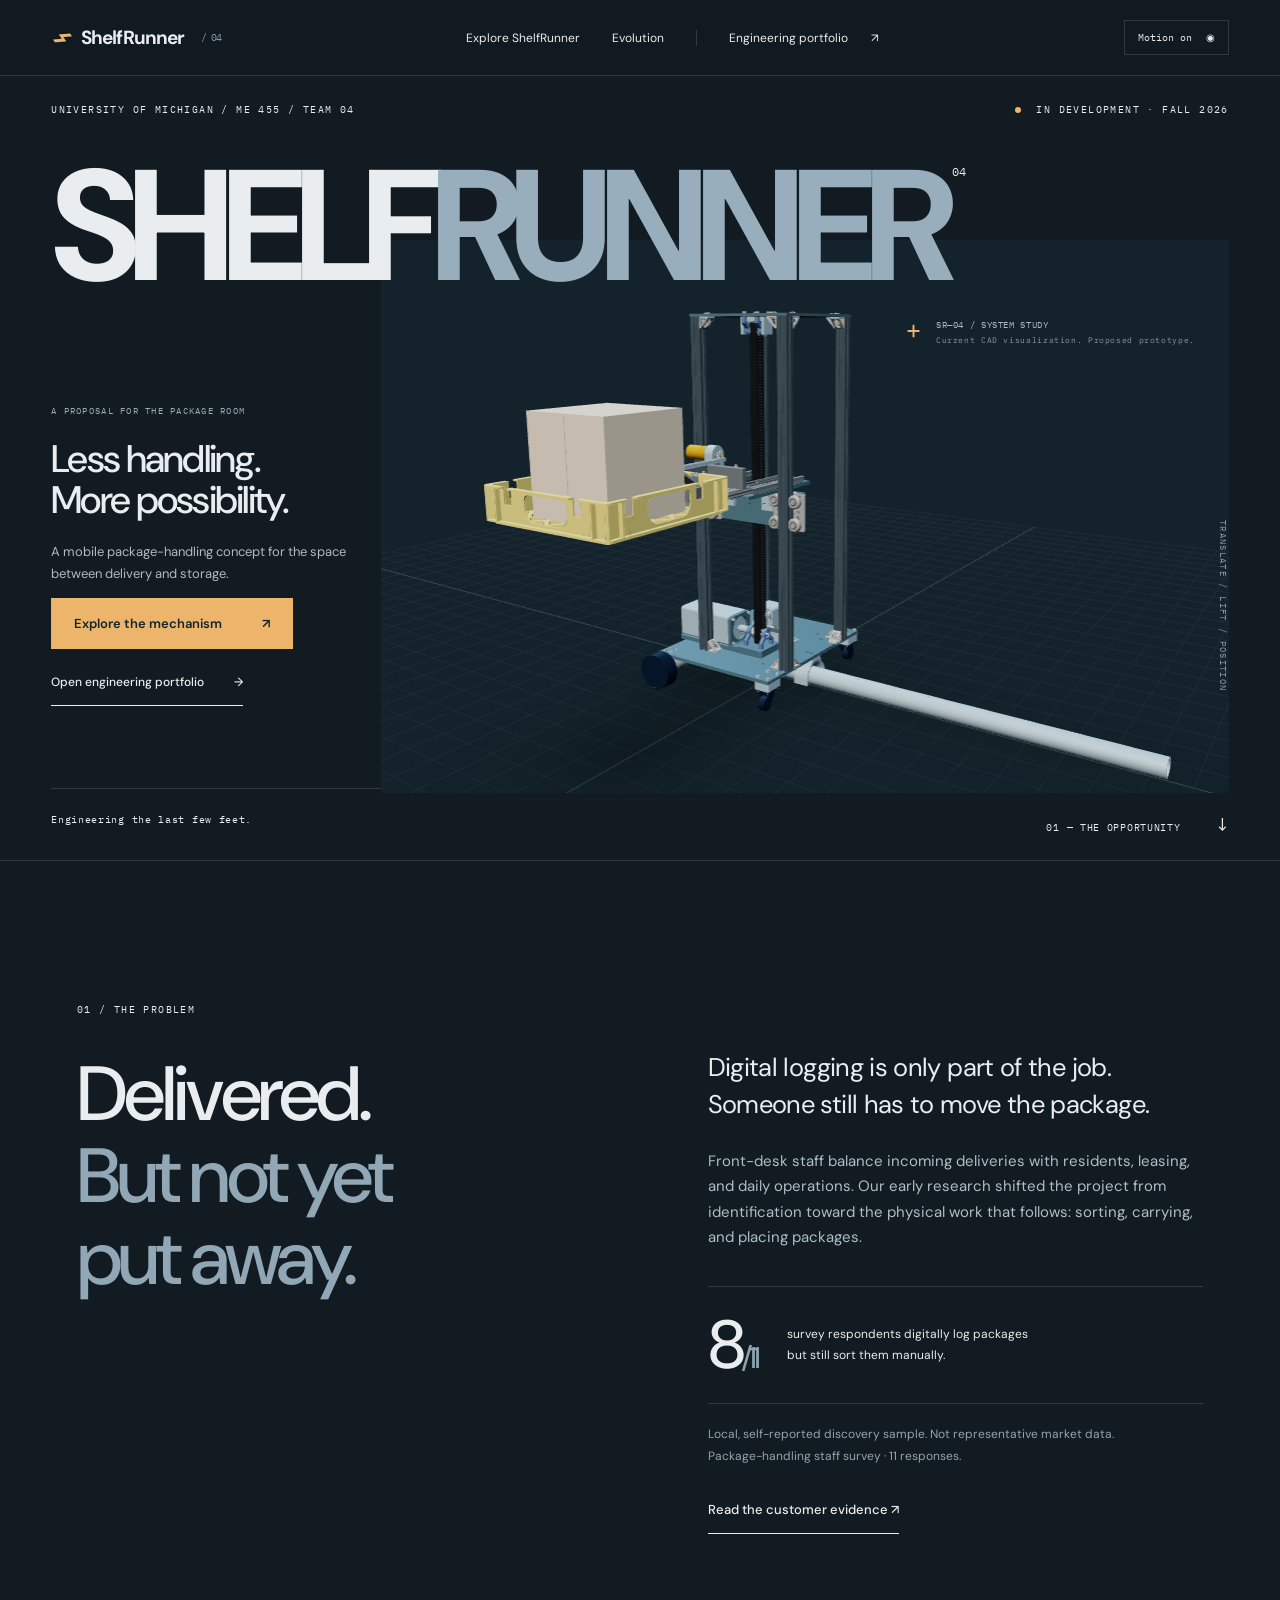
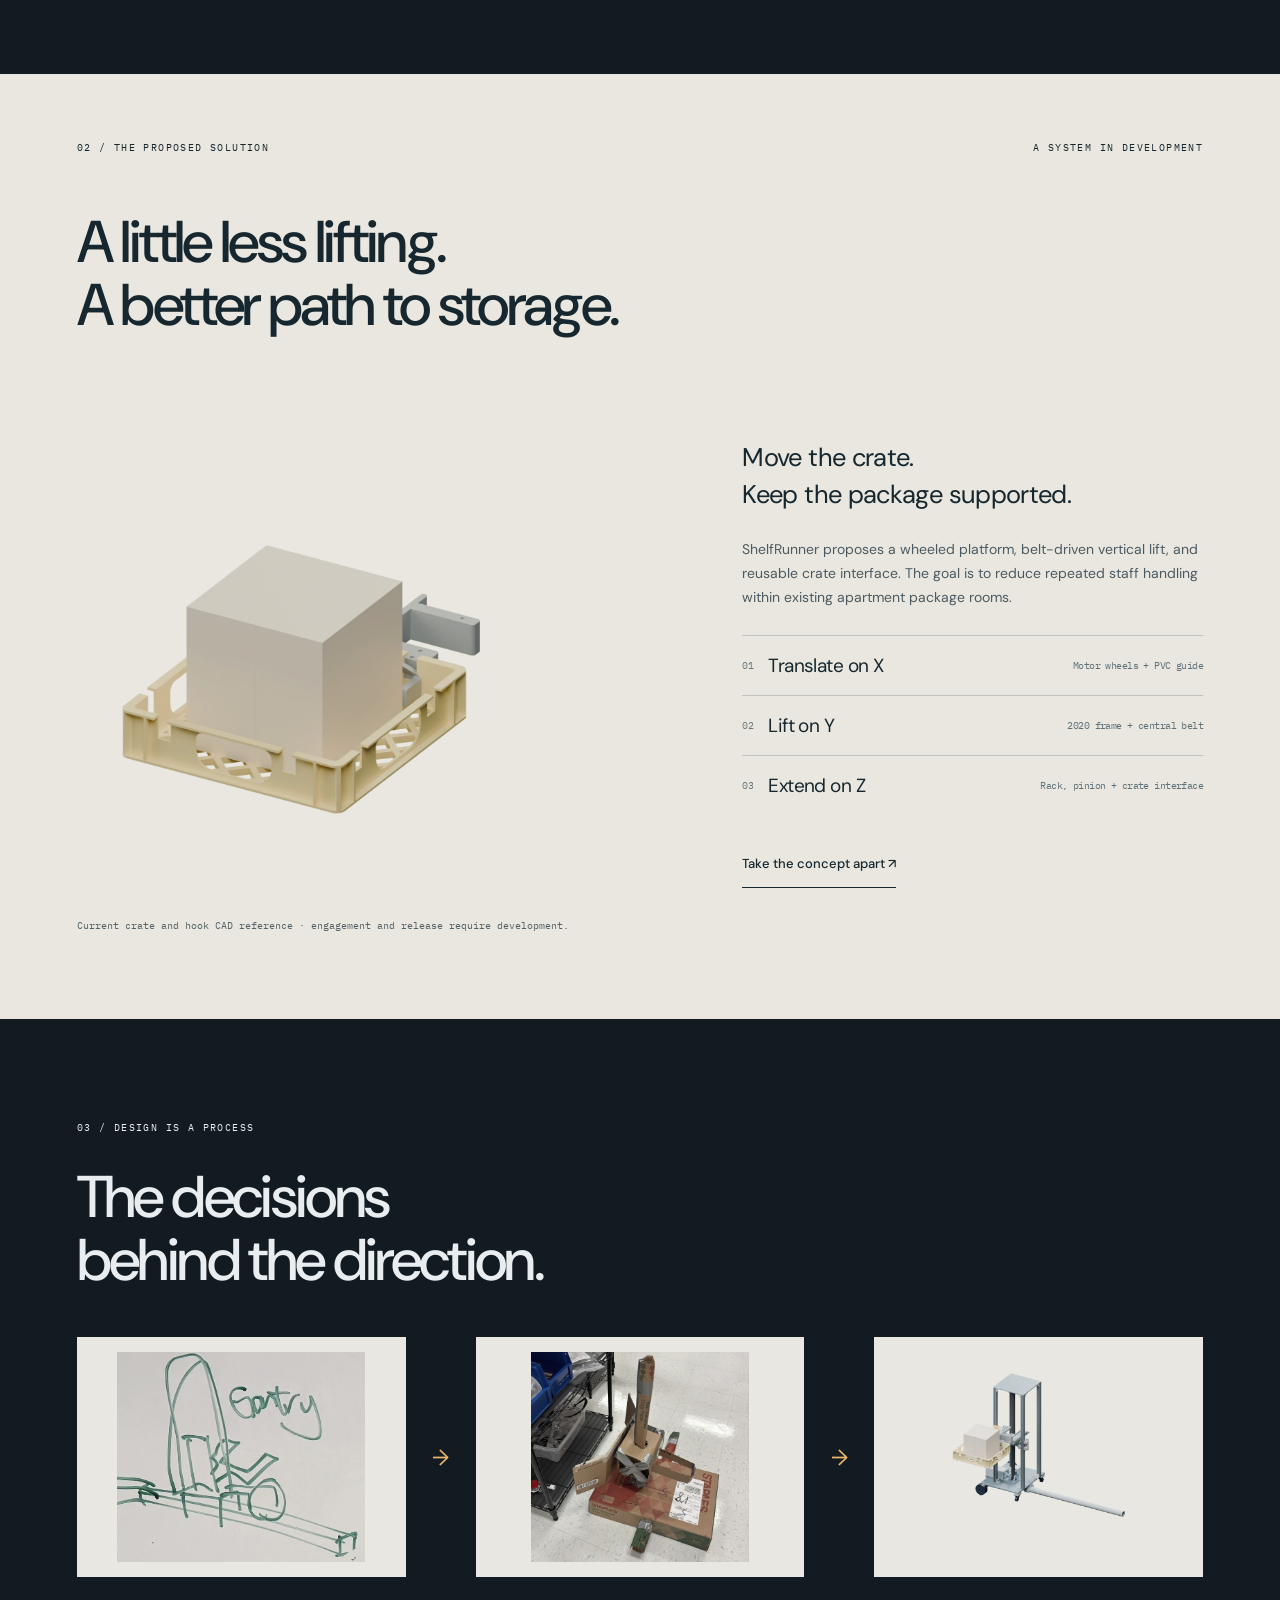
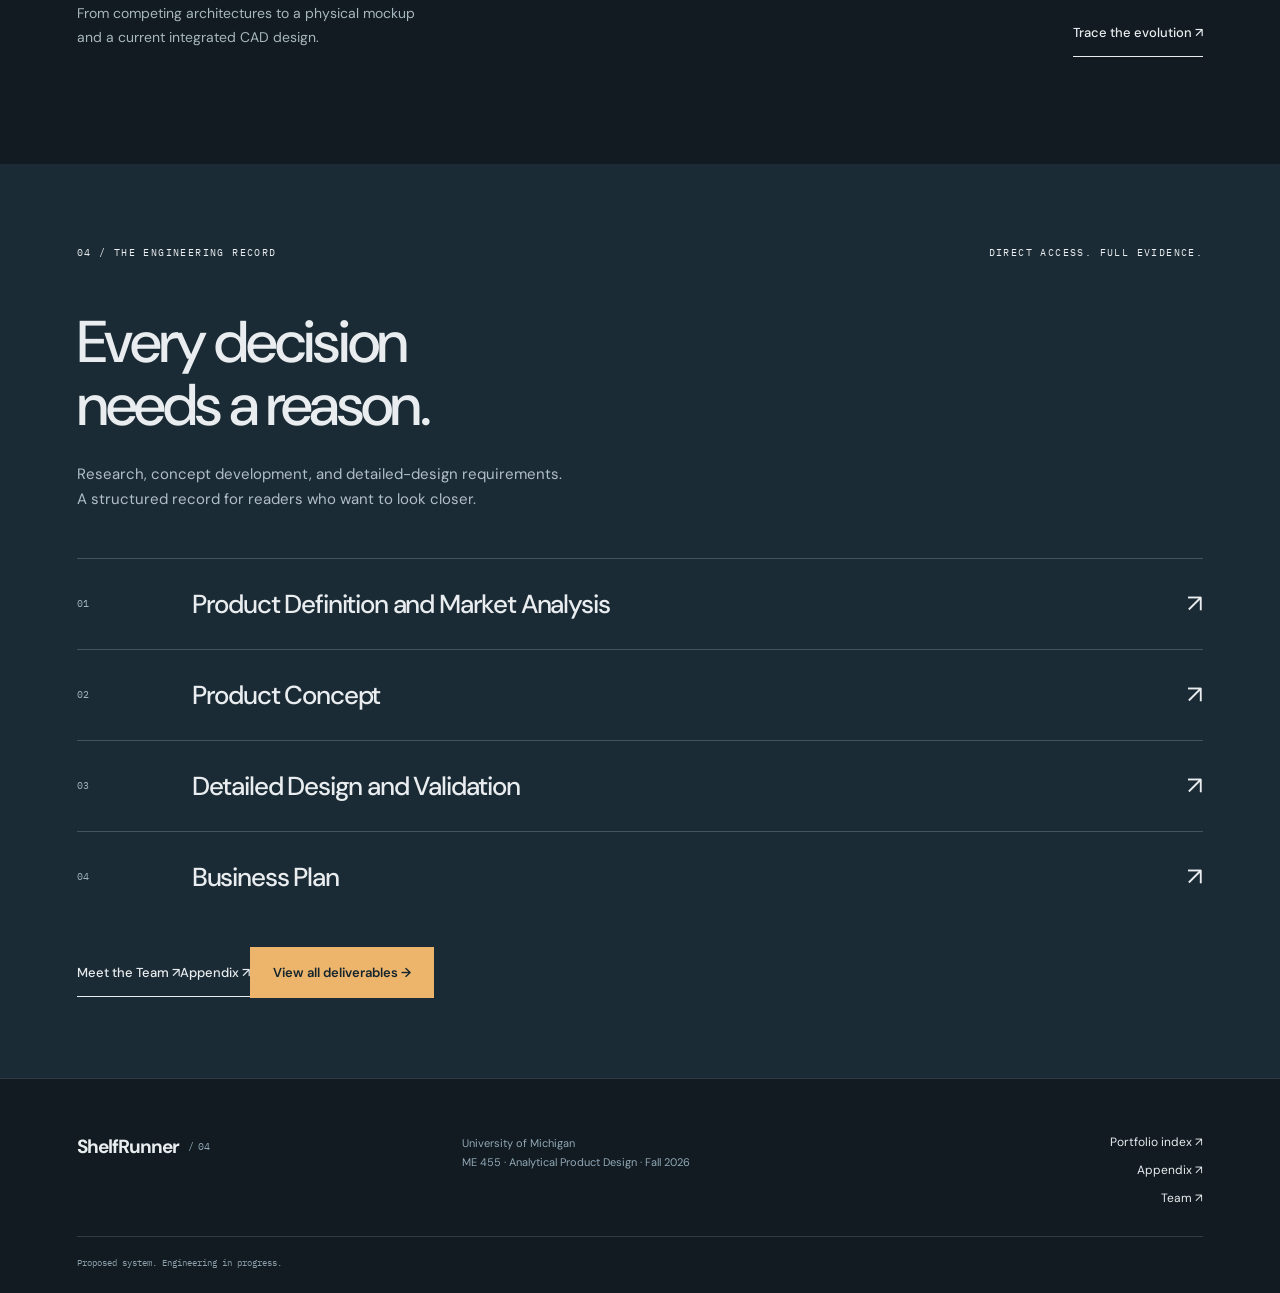
==== commit 9b64e52b: "Use Y for vertical lift and Z for shelf extension" ====
--- a/site/index.html
+++ b/site/index.html
@@ -1,3 +1,3 @@
-<!doctype html><html lang="en"><head><meta charset="UTF-8"/><meta name="viewport" content="width=device-width,initial-scale=1"/><meta name="theme-color" content="#111b21"/><meta name="description" content="ShelfRunner — a proposed package-handling system. Explore the mechanism and the ME455 Team 4 engineering portfolio, University of Michigan."/><title>ShelfRunner — Engineering the last few feet.</title><link rel="icon" href="./favicon.svg"/>  <script type="module" crossorigin src="./assets/index-1MxtAlIo.js"></script>
-  <link rel="stylesheet" crossorigin href="./assets/index-CG_mXE3X.css">
-</head><body><div id="root"></div></body></html>
+<!doctype html><html lang="en"><head><meta charset="UTF-8"/><meta name="viewport" content="width=device-width,initial-scale=1"/><meta name="theme-color" content="#111b21"/><meta name="description" content="ShelfRunner — a proposed package-handling system. Explore the mechanism and the ME455 Team 4 engineering portfolio, University of Michigan."/><title>ShelfRunner — Engineering the last few feet.</title><link rel="icon" href="./favicon.svg"/>  <script type="module" crossorigin src="./assets/index-B8t9dCHf.js"></script>
+  <link rel="stylesheet" crossorigin href="./assets/index-gFOH-4VW.css">
+</head><body><div id="root"></div><noscript><main><h1>ShelfRunner engineering portfolio</h1><p><a href="./engineering-drawings.html">Open engineering drawing files</a></p></main></noscript></body></html>
--- a/site/assets/index-gFOH-4VW.css
+++ b/site/assets/index-gFOH-4VW.css
@@ -0,0 +1 @@
+@import"https://fonts.googleapis.com/css2?family=DM+Sans:wght@400;450;500;550;600;650;700;750;800&family=IBM+Plex+Mono:wght@400;500&display=swap";:root{font-family:DM Sans,Arial,sans-serif;color:#e9edef;background:#111b21;font-synthesis:none;font-weight:400;--ink:#17272f;--paper:#f3f1eb;--muted:#a6b4bc;--amber:#edb56b;--line:#ffffff24;--mono:"IBM Plex Mono",monospace}*{box-sizing:border-box}html{scroll-behavior:smooth;scroll-padding-top:100px}body{margin:0}button,input,select{font:inherit}button,a{-webkit-tap-highlight-color:transparent}button{cursor:pointer}a{color:inherit;text-decoration:none}a:hover{color:var(--amber)}button:focus-visible,a:focus-visible,input:focus-visible,select:focus-visible,summary:focus-visible,[tabindex]:focus-visible{outline:3px solid #c47c27;outline-offset:5px}button{color:inherit}h1,h2,h3,p{margin-top:0}h1,h2,h3{font-weight:500;letter-spacing:-.045em}p{line-height:1.7}img{max-width:100%;height:auto;display:block}em{font-style:normal;color:#91a7b5}small{font-size:12px;line-height:1.6}h1{font-size:clamp(46px,7vw,96px);line-height:1.02}h2{font-size:clamp(34px,4.6vw,66px);line-height:1.07}h3{font-size:24px}.wrap{padding-left:6%;padding-right:6%;max-width:1600px;margin-inline:auto}.eyebrow{font:10px/1.7 var(--mono);letter-spacing:.14em;text-transform:uppercase;display:block}.mono{font:11px/1.6 var(--mono)}.status-dot{width:6px;height:6px;background:var(--amber);display:inline-block;border-radius:50%;margin-right:8px}.text-link{display:inline-flex;align-items:center;gap:30px;padding:15px 0;border:0;border-bottom:1px solid currentColor;background:none;font-size:13px;font-weight:500;text-align:left}.button{display:inline-flex;align-items:center;justify-content:space-between;gap:40px;padding:17px 23px;font-size:13px;font-weight:600}.primary{background:var(--amber);color:#14252e}.primary:hover{color:#14252e;background:#f8cc91}.section-top{display:flex;justify-content:space-between;align-items:center;gap:25px}.lead{font-size:clamp(22px,2vw,29px);letter-spacing:-.025em;line-height:1.45}.skip-link{position:fixed;top:-80px;left:20px;z-index:100;background:var(--amber);color:var(--ink);padding:14px}.skip-link:focus{top:10px}.site-nav{height:76px;padding:0 4%;display:flex;align-items:center;justify-content:space-between;gap:25px;position:sticky;top:0;z-index:20;background:#111b21f5;border-bottom:1px solid var(--line)}.brand{font-size:19px;font-weight:700;letter-spacing:-.05em;display:flex;align-items:center;gap:9px;white-space:nowrap}.brand-icon{color:var(--amber);font-size:36px;line-height:.4;transform:rotate(-35deg)}.brand-index{font:10px var(--mono);margin-left:8px;color:#879ca9}.site-nav nav{display:flex;gap:32px;align-items:center;font-size:12px}.site-nav nav a[aria-current]{color:var(--amber)}.nav-portfolio{border-left:1px solid var(--line);padding-left:32px}.nav-portfolio span{margin-left:20px}.motion-toggle{font:10px var(--mono);background:none;border:1px solid var(--line);border-radius:0;padding:10px 13px;white-space:nowrap}.motion-toggle span{margin-left:8px}.hero{padding:25px 4% 0;overflow:hidden}.hero-top{display:flex;justify-content:space-between}.hero-title{font-size:clamp(56px,12.3vw,190px);font-weight:750;letter-spacing:-.075em;line-height:.95;margin:34px 0 0;white-space:nowrap;position:relative;z-index:2;pointer-events:none}.hero-title span{color:#98aebc}.hero-title sup{font:12px var(--mono);letter-spacing:0;vertical-align:top;margin:12px 0 0 8px;display:inline-block}.hero-stage{min-height:440px;height:clamp(440px,38vw,580px);position:relative;display:grid;grid-template-columns:32% 68%}.hero-copy{align-self:center;position:relative;z-index:3;padding-top:20px}.hero-copy .eyebrow{color:#9cabb5;font-size:9px}.hero-copy h2{font-size:clamp(26px,3vw,45px);margin:20px 0}.hero-copy p:not(.eyebrow){font-size:13px;color:#afbac0;max-width:300px}.hero-copy .text-link{font-size:12px;display:flex;width:fit-content;margin-top:10px}.hero-model{position:absolute;inset:-62px 0 -5px 28%}.scene-viewport{width:100%;height:100%;position:relative}.hero-callout{position:absolute;right:4%;top:14%;font:9px/1.7 var(--mono);color:#a8bac4;letter-spacing:.07em}.hero-callout small{font:8px var(--mono);color:#8a9ba5}.cross{position:absolute;left:-30px;top:-8px;color:var(--amber);font-size:25px}.vertical-label{position:absolute;right:0;top:45%;writing-mode:vertical-rl;font:9px var(--mono);letter-spacing:.15em;color:#8095a1}.hero-bottom{border-top:1px solid var(--line);padding:24px 0;display:flex;justify-content:space-between;font:10px var(--mono);letter-spacing:.07em}.hero-bottom i{font-size:18px;margin-left:30px;font-style:normal}.hero-copy,.hero-top{animation:enter .85s ease both}.hero-title{animation:enter 1s ease both}@keyframes enter{0%{opacity:0;transform:translateY(18px)}to{opacity:1;transform:none}}.problem{display:grid;grid-template-columns:1fr 1fr;gap:12%;padding-top:140px;padding-bottom:140px;border-top:1px solid var(--line)}.problem h2{font-size:clamp(50px,6vw,90px);margin-top:35px}.problem-copy{padding-top:48px}.problem-copy>p:not(.lead){color:#aebdc6;font-size:15px}.stat-line{border-block:1px solid var(--line);margin:35px 0 18px;padding:24px 0;display:flex;gap:30px;align-items:center}.stat-line strong{font-size:68px;font-weight:450;letter-spacing:-.07em;line-height:1}.stat-line strong span{font-size:30px;color:#8da3b0}.stat-line p{font-size:12px;margin:0}.problem-copy small{color:#91a4b0}.problem-copy .text-link{display:flex;width:fit-content;margin-top:20px}.principle{background:#e9e7df;color:var(--ink);padding-top:65px;padding-bottom:85px}.principle h2{margin:55px 0}.principle-layout{display:grid;grid-template-columns:1.2fr 1fr;gap:10%;align-items:center}.principle-layout figure{margin:0}.principle-layout figure img{mix-blend-mode:multiply;max-height:500px;object-fit:contain}.principle-layout figcaption{font:10px/1.7 var(--mono);color:#54626a;margin-top:25px}.principle-layout p:not(.lead){font-size:14px;color:#4c5b63}.mechanism-list{list-style:none;padding:0;margin:25px 0}.mechanism-list li{border-top:1px solid #17272f30;padding:17px 0;display:flex;align-items:center;gap:15px;font-size:19px;letter-spacing:-.03em}.mechanism-list li>span{font:10px var(--mono);color:#6a777d}.mechanism-list small{margin-left:auto;font:10px var(--mono);color:#5f717a}.evolution-teaser{padding-block:100px}.evolution-teaser h2{margin:30px 0 45px}.evolution-strip{display:grid;grid-template-columns:1fr 30px 1fr 30px 1fr;align-items:center;gap:20px}.evolution-strip img{width:100%;height:240px;object-fit:contain;background:#e9e7df;padding:15px;filter:saturate(.65)}.evolution-strip>span{text-align:center;color:var(--amber);font-size:22px}.evolution-teaser .section-top{margin-top:25px}.evolution-teaser p{color:#a8b6bf;font-size:14px}.portfolio-door{background:#1b2b35;padding-block:80px}.portfolio-door h2{margin:50px 0 25px}.portfolio-door>p{color:#b0bec7;font-size:15px}.gate-link{display:flex;align-items:center;border-top:1px solid #ffffff30;padding:28px 0;gap:40px}.gate-link:first-of-type{margin-top:45px}.gate-link>span:first-child{font:10px var(--mono);min-width:75px;color:#9fb2bf}.gate-link h3{font-size:26px;margin:0}.gate-link>span:last-child{margin-left:auto;font-size:25px}.portfolio-door .button{margin-top:25px}.site-footer{display:grid;grid-template-columns:1fr 1fr 1fr;align-items:start;padding:55px 6% 25px;border-top:1px solid var(--line);gap:30px}.site-footer .brand span{font:10px var(--mono);color:#92a8b7}.site-footer p{font-size:11px;line-height:1.8;color:#92a8b7}.site-footer>div{display:flex;flex-direction:column;gap:12px;font-size:12px;align-items:flex-end}.site-footer>small{grid-column:1/-1;border-top:1px solid var(--line);padding-top:20px;color:#8d9faa;font:9px var(--mono)}.light-site{background:var(--paper);color:var(--ink);--line:#14252e24;--muted:#53636c}.light-site .site-nav{background:#f3f1ebf5}.light-site .brand-icon{color:#a86422}.light-site .site-nav nav a[aria-current]{color:#a35c18}.light-site a:hover{color:#9a5b1b}.light-site em{color:#74838b}.light-site .site-footer p,.light-site .site-footer small{color:#52656f}.doc-heading{padding:65px 0 45px;max-width:920px}.doc-heading .eyebrow{color:#6b7d87;margin-bottom:30px}.doc-heading h1{margin:0 0 30px}.doc-heading>p{max-width:650px;font-size:16px;color:#566772}.portfolio-index{padding-bottom:90px}.index-tools{display:flex;gap:25px;align-items:end;padding:25px 0;border-top:1px solid var(--line)}.index-tools label{display:flex;flex-direction:column;gap:10px;font:10px var(--mono);text-transform:uppercase;letter-spacing:.05em}.index-tools label:first-child{flex:1}.index-tools input,.index-tools select{border:1px solid #aab2b3;background:#faf9f5;border-radius:0;color:var(--ink);padding:14px 16px;font:14px DM Sans,Arial;min-height:48px}.gate-tabs{display:flex;border-bottom:1px solid var(--line);gap:25px;align-items:center}.gate-tabs button{background:none;border:0;border-bottom:3px solid transparent;padding:20px 0;font-size:13px;color:#667781}.gate-tabs button[aria-pressed=true]{border-color:var(--ink);color:var(--ink)}.gate-tabs>a{margin-left:auto;font-size:12px}.index-count{font:10px var(--mono);margin:24px 0;color:#62747f}.index-gate{padding:40px 0 60px;border-bottom:1px solid var(--line)}.index-gate-heading{display:flex;align-items:center;gap:30px;margin-bottom:35px}.gate-number{font-size:75px;line-height:1;color:#a6b0b4;letter-spacing:-.06em;font-weight:400}.index-gate-heading h2{font-size:30px;margin:10px 0 0}.deliverable-links{display:grid;grid-template-columns:1fr 1fr;column-gap:35px;margin-bottom:35px}.deliverable-links a{padding:16px 0;border-top:1px solid var(--line);display:flex;justify-content:space-between;font-size:15px}.deliverable-links a span{color:#8b622f}.requirements-list details{border-top:1px solid var(--line)}summary{list-style:none;cursor:pointer}summary::-webkit-details-marker{display:none}.requirements-list summary{display:flex;align-items:center;gap:20px;font-size:14px;padding:20px 0;font-weight:600}.requirements-list summary small{margin-left:auto;font:10px var(--mono);color:#637780}.requirements-list summary>span{font-weight:400;font-size:23px;width:20px}.requirements-list details[open] summary>span{transform:rotate(45deg)}.requirement-row{display:grid;grid-template-columns:80px 1fr 110px 20px;gap:20px;padding:20px 12px;border-top:1px solid #17272f15;font-size:13px;align-items:start}.requirement-row:hover{background:#e9e7df}.requirement-row small{display:block;color:#6a7d88;margin-top:8px;font:10px var(--mono)}.badge{font:9px/1.3 var(--mono);border:1px solid currentColor;display:inline-block;white-space:nowrap;width:fit-content;padding:5px 7px}.badge.needs-review{color:#845218;background:#ad7d2410}.badge.missing{color:#924c40;background:#a34e3b0b}.badge.complete{color:#2e6852;background:#326b4e0a}.badge.not-yet-applicable{color:#626c74}.index-foot{display:flex;gap:80px;margin-top:40px;font-size:14px}.index-foot p{max-width:600px;font-size:12px;color:#6a7b85}.empty-state{padding:80px 0}.document-layout{display:grid;grid-template-columns:250px minmax(0,1fr);gap:65px;max-width:1520px;margin:auto;padding:0 5%}.doc-sidebar{position:sticky;top:105px;align-self:start;height:calc(100vh - 130px);overflow-y:auto;padding:25px 0}.back-link{font-size:12px;display:block;margin-bottom:38px}.doc-sidebar>.eyebrow{color:#6b7d87;margin-bottom:16px}.doc-sidebar nav{display:flex;flex-direction:column;gap:5px}.doc-sidebar nav a{font-size:12px;line-height:1.5;padding:8px 10px;border-left:2px solid transparent}.doc-sidebar nav a[aria-current]{border-left-color:#ba7c33;background:#e7e6df;font-weight:600}.on-this-page{margin:25px 0;border-top:1px solid var(--line);padding-top:15px;font-size:12px}.on-this-page a{display:block;font-size:11px;margin-top:12px;color:#60717a}.print-link{font-size:11px;border:0;background:none;border-bottom:1px solid currentColor;padding:10px 0;margin-top:25px}.document{min-width:0;padding-bottom:80px}.document>.doc-heading{padding-bottom:30px}.document .doc-heading h1{font-size:clamp(38px,5vw,65px)}.doc-meta{display:flex;flex-wrap:wrap;align-items:center;gap:15px;font:10px/1.8 var(--mono);color:#657781}.document p{font-size:15px;line-height:1.85;max-width:850px}.document h2{font-size:30px;margin:55px 0 22px;letter-spacing:-.035em}.engineering-note{border-left:3px solid #b7792f;background:#e8e2d4;padding:20px 24px;margin:30px 0;font-size:13px;line-height:1.8}.engineering-note>.eyebrow{color:#855a27;margin-bottom:8px}.engineering-note p{font-size:13px;margin-bottom:0}.page-marker{font:9px var(--mono);letter-spacing:.13em;color:#71838b;border-top:1px solid #17272f20;display:block;padding-top:20px;margin:45px 0 20px}.source-narrative{margin-top:60px}.source-narrative>div>h2{margin-top:30px}.source-figure{margin:30px 0 40px}.figure-button{position:relative;background:#e8e7e2;border:1px solid #17272f15;padding:20px;width:100%;display:flex;justify-content:center}.figure-button img{max-height:620px;max-width:100%;width:auto;object-fit:contain}.figure-button>span{position:absolute;bottom:12px;right:12px;background:#17272f;color:#fff;padding:8px 10px;font:9px var(--mono)}figcaption{font-size:12px;line-height:1.65;margin-top:15px;color:#546873}figcaption small{display:block;font:9px/1.7 var(--mono);color:#6c808b;margin-top:7px}.technical-table{margin:40px 0}.technical-table figcaption h3{margin:8px 0 20px;color:var(--ink);font-size:24px}.technical-table .caption{font-size:11px;line-height:1.7;color:#61747f;margin-top:15px}.table-scroll{overflow:auto;max-width:100%;border:1px solid #ccd0cb;background:#f9f8f3}table{border-collapse:collapse;width:100%;font-size:12px;line-height:1.55}th,td{text-align:left;vertical-align:top;padding:13px 15px;border-bottom:1px solid #d6dad5;min-width:100px}th:first-child{min-width:160px}thead{background:#243b49;color:#f3f1eb}thead th{font-size:11px;font-weight:500}tbody th{font-weight:500}tbody tr:nth-child(2n){background:#e9ece7}tbody tr:hover{background:#e2e7df}.technical-table:has(#qfd) th{white-space:normal}dialog{background:var(--paper);color:var(--ink);border:0;padding:25px;max-width:94vw;max-height:94vh;overflow:auto}dialog::backdrop{background:#071219dd}dialog img{max-width:100%;width:auto;margin:30px auto 10px}dialog p{font-size:13px}.dialog-close{position:sticky;top:0;float:right;padding:12px 18px;border:0;color:#fff;background:#243b49;z-index:2}.document-end{display:flex;justify-content:space-between;border-top:1px solid var(--line);padding-top:25px;margin-top:40px;font-size:12px}.source-list a{display:grid;grid-template-columns:1fr auto;gap:8px;padding:18px 0;border-top:1px solid var(--line);font-size:14px}.source-list code{font:10px var(--mono);color:#6b7e89;grid-column:1;overflow-wrap:anywhere}.source-list .badge{grid-column:2;grid-row:1/3;align-self:center}.reference-links li{padding:10px 0;font-size:13px;overflow-wrap:anywhere}.reference-links small{display:block;color:#71828a;font:10px var(--mono)}.cad-section figure{margin:25px 0}.cad-section img{max-height:550px;width:100%;object-fit:contain;background:#fff;padding:20px}.cad-section figcaption{font:10px/1.7 var(--mono)}.explore-intro{padding:65px 6% 40px}.explore-intro h1{margin:30px 0}.explore-intro>p{color:#aab9c2;font-size:14px}.explore-story{position:relative}.explore-stage{height:calc(100svh - 76px);position:sticky;top:76px;width:100%;padding-left:35%;background:#13212a}.stage-caption{position:absolute;left:44%;bottom:30px;font:9px var(--mono);color:#b2c1ca}.chapter-copy{position:relative;margin-top:calc(-100svh + 76px);pointer-events:none}.chapter{height:110svh;display:flex;flex-direction:column;justify-content:center;width:39%;padding:50px 2% 50px 6%;scroll-margin-top:76px}.chapter>*{pointer-events:auto}.chapter h2{font-size:clamp(32px,3.4vw,53px);margin:30px 0 25px}.chapter .eyebrow{color:var(--amber)}.chapter>p{font-size:14px;color:#c0cbd2;line-height:1.8}.chapter .chapter-note{font:10px/1.9 var(--mono);color:#91a8b7;border-top:1px solid var(--line);padding-top:18px;margin-top:10px}.chapter .text-link{align-self:start;font-size:12px;margin-top:15px}.chapter-switch{display:flex;position:absolute;right:4%;bottom:25px;gap:4px}.chapter-switch button{background:#14212a;color:#92a9b7;border:1px solid #ffffff25;padding:10px;font:10px var(--mono)}.chapter-switch button[aria-current]{background:var(--amber);color:var(--ink)}.model-label{font:9px var(--mono);background:#13212ae8;color:#edb56b;padding:8px 12px;border-left:1px solid #edb56b;white-space:nowrap;pointer-events:none}.component-register{display:grid;grid-template-columns:1fr 1fr;gap:12%;padding-block:100px}.component-register h2{margin:30px 0}.component-register details{border-top:1px solid var(--line);padding:20px 0}.component-register summary{display:flex;justify-content:space-between;font-size:14px}.component-register p{color:#b6c5ce;font-size:13px;margin:20px 0 10px}.component-register small{font:9px var(--mono);color:#889eac}.explore-exit{padding:30px 6% 70px;display:flex;justify-content:space-between;font-size:14px}.still-model{height:100%;display:flex;flex-direction:column;justify-content:center;padding:35px}.still-model img{max-height:70%;object-fit:contain;background:#e9e7df}.still-model p{font:10px/1.8 var(--mono);color:#b0c0c9;margin-top:20px}.explore-still .explore-stage{display:none}.explore-still .chapter-copy{margin:0}.explore-still .chapter{height:auto;min-height:600px;width:100%;max-width:1100px;margin:auto;padding:70px 6%;display:block}.chapter-still{max-height:400px;object-fit:contain;background:#fff;margin-top:25px}.scene-loading{height:100%;display:grid;place-items:center;color:#99aeba;font:11px var(--mono)}.evolution-page{padding-bottom:100px}.evolution-page .doc-heading>p{color:#a4b6c1}.evolution-entry{display:grid;grid-template-columns:60px 1fr 1fr;gap:35px;border-top:1px solid var(--line);padding:60px 0;align-items:center}.evolution-number{font:26px var(--mono);color:var(--amber);align-self:start}.evolution-entry h2{font-size:35px;margin:22px 0}.evolution-entry p{font-size:14px;color:#b2c1cb}.evolution-entry small{font:9px/1.7 var(--mono);color:#8fa7b5;display:block}.evolution-entry .text-link{margin-top:15px;font-size:12px}.evolution-entry>img{height:340px;width:100%;object-fit:contain;background:#e9e7df;padding:20px}.page-loading{min-height:60vh;display:grid;place-items:center;font:12px var(--mono)}.reduced-motion *{animation:none!important;scroll-behavior:auto!important;transition:none!important}@media(min-width:1600px){.hero{max-width:1750px;margin:auto}.hero-title{font-size:190px}}@media(max-width:1000px){.site-nav{gap:15px}.site-nav nav{gap:18px}.nav-portfolio{padding-left:18px}.nav-portfolio span{margin-left:5px}.brand-index{display:none}.motion-toggle{padding:9px}.hero-stage{height:480px;grid-template-columns:38% 62%}.hero-model{left:30%;top:0}.hero-callout{top:7%;right:3%}.hero-copy h2{font-size:34px}.hero-title{font-size:12vw}.document-layout{grid-template-columns:190px minmax(0,1fr);gap:35px;padding:0 4%}.problem{gap:7%}.principle-layout{gap:6%}.mechanism-list small{font-size:9px}.stage-caption{left:42%;font-size:8px}.chapter-switch{bottom:60px}.evolution-entry{grid-template-columns:40px 1fr 1fr;gap:20px}}@media(max-width:700px){.site-nav{height:auto;min-height:86px;padding:13px 5%;display:grid;grid-template-columns:1fr auto;gap:14px}.site-nav .brand{font-size:18px}.site-nav nav{grid-row:2;grid-column:1/3;width:100%;justify-content:space-between;font-size:11px;gap:12px}.motion-toggle{grid-column:2;grid-row:1;font-size:9px;padding:7px 9px}.nav-portfolio{padding-left:12px}.desktop-only{display:none}.hero{padding:22px 5% 0}.hero-top{gap:15px}.hero-top .eyebrow{font-size:7px;letter-spacing:.08em}.hero-top>.eyebrow:last-child{text-align:right}.hero-title{font-size:11.65vw;margin-top:28px}.hero-title sup{font-size:7px;margin:5px 0 0 4px}.hero-stage{height:680px;display:flex;flex-direction:column;justify-content:flex-end}.hero-model{inset:0 -5% auto;height:365px}.hero-callout{right:8%;top:20px;font-size:7px}.hero-callout small{font-size:7px}.hero-copy{width:100%;padding:0 0 25px;align-self:initial}.hero-copy h2{font-size:35px;margin:15px 0}.hero-copy p:not(.eyebrow){max-width:330px;font-size:13px}.hero-copy .eyebrow{font-size:8px}.hero-copy .button{padding:14px 20px}.hero-copy .text-link{display:inline-flex;margin-left:15px;font-size:10px;gap:5px;max-width:150px;vertical-align:middle}.vertical-label{top:120px;font-size:7px}.hero-bottom{font-size:8px;letter-spacing:0;padding-block:19px}.hero-bottom i{margin-left:7px}.problem{grid-template-columns:1fr;gap:0;padding-top:75px;padding-bottom:70px}.problem h2{font-size:54px;margin:25px 0}.problem-copy{padding-top:15px}.problem-copy .lead{font-size:24px}.problem-copy>p:not(.lead){font-size:14px}.stat-line strong{font-size:58px}.stat-line{gap:25px}.stat-line p{font-size:11px}.principle{padding-block:50px}.principle .section-top{align-items:start}.principle .eyebrow{font-size:8px}.principle h2{margin:35px 0;font-size:38px}.principle-layout{grid-template-columns:1fr;gap:35px}.principle-layout figure img{max-height:350px}.mechanism-list small{font-size:10px}.evolution-teaser{padding-block:65px}.evolution-teaser h2{font-size:39px}.evolution-strip{gap:8px;grid-template-columns:1fr 10px 1fr 10px 1fr}.evolution-strip img{height:130px;padding:5px}.evolution-strip>span{font-size:14px}.evolution-teaser .section-top{display:block}.portfolio-door{padding-block:50px}.portfolio-door .section-top{align-items:start}.portfolio-door .eyebrow{font-size:8px}.portfolio-door h2{font-size:43px;margin-top:35px}.gate-link{gap:17px;padding:24px 0}.gate-link>span:first-child{min-width:47px;font-size:8px}.gate-link h3{font-size:20px}.site-footer{grid-template-columns:1fr 1fr;padding:40px 6% 25px;gap:25px}.site-footer p{font-size:10px}.site-footer>div{grid-column:1/3;flex-direction:row;justify-content:space-between;font-size:10px}.site-footer>small{font-size:8px}.doc-heading{padding:45px 0 25px}.doc-heading h1{font-size:52px}.doc-heading .eyebrow{font-size:8px;margin-bottom:20px}.doc-heading>p{font-size:14px}.index-tools{flex-direction:column;align-items:stretch;gap:20px}.index-tools input{font-size:12px}.gate-tabs{gap:20px;flex-wrap:wrap}.gate-tabs button{padding:15px 0;font-size:11px}.gate-tabs>a{margin:0 0 15px;width:100%;font-size:11px}.index-count{font-size:8px;line-height:1.8}.index-gate-heading{gap:20px}.gate-number{font-size:55px}.index-gate-heading h2{font-size:25px}.index-gate-heading .eyebrow{font-size:8px}.deliverable-links{grid-template-columns:1fr;gap:0}.deliverable-links a{font-size:14px}.requirement-row{grid-template-columns:1fr auto;gap:10px;padding:20px 0}.requirement-row>.mono{font-size:9px}.requirement-row>span:nth-child(2){grid-column:1/3;grid-row:2;font-size:12px}.requirement-row>.badge{grid-column:2;grid-row:1}.requirement-row>span:last-child{display:none}.requirements-list summary{font-size:12px;gap:12px}.requirements-list summary small{font-size:8px}.index-foot{display:block}.index-foot p{margin-top:25px}.document-layout{display:block;padding:0 6%}.doc-sidebar{height:auto;position:relative;top:0;overflow:visible;padding:20px 0;border-bottom:1px solid var(--line)}.doc-sidebar>.eyebrow,.doc-sidebar nav,.on-this-page,.print-link{display:none}.back-link{margin:0;font-size:12px}.document .doc-heading h1{font-size:39px;overflow-wrap:anywhere}.doc-meta{font-size:9px;overflow-wrap:anywhere}.document p{font-size:14px;line-height:1.8}.document h2{font-size:26px;margin-top:40px}.document h3{font-size:21px}.engineering-note{padding:16px;font-size:12px}.table-scroll{margin-right:-1px}.figure-button{padding:8px}.figure-button>span{font-size:7px;padding:6px}.source-figure figcaption{font-size:11px}.source-list a{grid-template-columns:1fr;font-size:13px}.source-list .badge{grid-row:3;grid-column:1}.source-list code{font-size:8px}.document-end{font-size:10px;gap:20px}.explore-intro{padding:45px 6% 25px}.explore-intro h1{font-size:47px}.explore-intro .eyebrow{font-size:8px}.explore-stage{top:102px;height:calc(100svh - 102px);padding-left:0;padding-top:0}.explore-stage .scene-viewport{height:55%}.chapter-copy{margin-top:calc(-100svh + 102px)}.chapter{height:110svh;width:100%;padding:44svh 7% 20px;justify-content:flex-start;scroll-margin-top:102px}.chapter h2{font-size:31px;margin:15px 0}.chapter>p{font-size:12px;line-height:1.65;margin-bottom:12px}.chapter .eyebrow{font-size:8px}.chapter .chapter-note{font-size:9px;padding-top:10px;margin-top:5px}.chapter .text-link{font-size:10px;margin-top:0;padding:8px 0}.stage-caption{left:7%;top:40%;bottom:auto;font-size:7px}.chapter-switch{right:5%;bottom:auto;top:3%}.chapter-switch button{font-size:8px;padding:7px}.model-label{font-size:7px;padding:6px 8px}.component-register{grid-template-columns:1fr;gap:30px;padding-block:65px}.component-register h2{font-size:40px;margin-bottom:0}.explore-exit{flex-direction:column;gap:20px;font-size:12px}.explore-still .chapter{min-height:0;padding-block:45px}.explore-still .chapter-still{max-height:300px}.evolution-page .doc-heading h1{font-size:48px}.evolution-entry{grid-template-columns:30px 1fr;gap:20px;padding-block:35px}.evolution-entry>img{grid-column:2;height:250px}.evolution-entry h2{font-size:30px}.evolution-entry p{font-size:13px}.evolution-number{font-size:19px}.still-model{padding:25px}.hero .still-model p{font-size:8px}}@media(prefers-reduced-motion:reduce){html{scroll-behavior:auto}*,*:before,*:after{animation:none!important;transition:none!important}}@media print{.site-nav,.site-footer,.doc-sidebar,.skip-link,.figure-button>span,.document-end,.motion-toggle{display:none!important}.document-layout{display:block;padding:0}.document{padding:0}.light-site{background:#fff}.doc-heading{padding-top:0}.document .doc-heading h1{font-size:30pt}.engineering-note{background:#f3f3f3}.table-scroll{overflow:visible}table{font-size:8pt}.technical-table{break-inside:avoid}th,td{padding:5px;min-width:0}.source-figure img{max-height:450px}.document p{font-size:10pt}.badge{font-size:7pt}.document h2{font-size:20pt}.source-figure{break-inside:avoid}a[href^=http]:after{content:" (" attr(href) ")";font-size:8pt}}@media(max-width:700px){.explore-stage{height:42svh;z-index:3;top:86px}.explore-stage .scene-viewport{height:100%}.chapter-copy{margin-top:0}.chapter{height:90svh;padding:38px 7% 30px;scroll-margin-top:calc(86px + 42svh);justify-content:flex-start;background:#13212a}.stage-caption{top:auto;bottom:12px;font-size:7px}.chapter-switch{top:10px}.explore-still .chapter{height:auto}.explore-still .chapter-copy{margin:0}}.projected-label{position:absolute;transform:translate(-20%,-50%)}.deliverable-links[hidden]{display:none}:root{--surface:#111b21;--surface-raised:#1b2b35;--text:#e9edef;--text-secondary:#b5c3cc;--reading-width:800px;--rule:#ffffff24;--space-section:72px}.academic-site{background:var(--surface);color:var(--text);--line:var(--rule);--muted:var(--text-secondary)}.academic-site .doc-heading>p,.academic-site .document p,.academic-site .source-narrative p{color:var(--text-secondary)}.academic-site .doc-heading{padding-top:65px}.academic-site .doc-heading h1{font-size:clamp(44px,5.7vw,80px);max-width:940px;font-weight:500;letter-spacing:-.055em}.academic-opening{border-bottom:1px solid var(--line);margin-bottom:45px;animation:enter .45s ease both}.academic-opening .eyebrow{color:var(--amber)}.academic-site .doc-meta{color:#9eb2bf}.academic-site .document-layout{grid-template-columns:250px minmax(0,1fr);gap:6%;max-width:1600px;margin:auto;padding:0 4%}.academic-site .document{max-width:940px;min-width:0;padding-bottom:60px}.academic-site .document>section>p,.academic-site .source-narrative>div>p{max-width:var(--reading-width);font-size:16px;line-height:1.85}.academic-site .document h2{font-size:clamp(27px,3.2vw,42px);line-height:1.15;margin:24px 0}.academic-site .document h3{font-size:23px}.academic-site .doc-sidebar{top:76px;max-height:calc(100svh - 76px);padding-top:35px;scrollbar-width:thin}.academic-navigation .back-link{color:var(--amber);font:10px var(--mono);padding-bottom:26px;display:block}.academic-navigation details{border-top:1px solid var(--line);padding:16px 0}.academic-navigation summary{display:flex;align-items:flex-start;gap:10px;font-size:12px;line-height:1.5;list-style:none;cursor:pointer}.academic-navigation summary>span{color:#8198a7;font:9px var(--mono);padding-top:3px}.academic-navigation summary i{font:14px var(--mono);margin-left:auto;color:var(--amber)}.academic-navigation details[open] summary i{transform:rotate(45deg)}.academic-navigation details>div{padding:13px 0 0 22px}.academic-navigation a{display:block;font-size:12px;line-height:1.5;padding:9px;color:#a7bac6;border-left:1px solid transparent}.academic-navigation a[aria-current]{color:var(--amber);border-left-color:var(--amber);background:#edb56b0a}.academic-navigation .standalone-page{padding:16px 0;border-top:1px solid var(--line);display:flex;justify-content:space-between}.mobile-portfolio-menu{display:none}.academic-site .print-link{color:#9eb2bf;border-color:var(--line);margin-top:22px}.engineering-section{padding:25px 0 45px;border-bottom:1px solid var(--line)}.section-number{font:11px var(--mono);color:var(--amber)}.engineering-equation{margin:25px 0;padding:28px;background:var(--surface-raised);border-left:2px solid var(--amber);font:clamp(15px,2vw,23px)/1.8 var(--mono);overflow:auto}.academic-site .engineering-note{background:#edb56b0b;border:1px solid #edb56b38;border-left:2px solid var(--amber);color:#d1dbe1}.academic-site .engineering-note .eyebrow{color:var(--amber)}.academic-site .technical-table{margin:40px 0}.academic-site .technical-table figcaption{padding:20px 0}.academic-site .technical-table figcaption h3{margin:8px 0}.academic-site .technical-table table{color:#253943;background:#f0eee7}.academic-site .technical-table th,.academic-site .technical-table td{border-color:#25394324;font-size:12px;line-height:1.6;padding:15px}.academic-site .technical-table thead th{background:#263b47;color:#e9edef}.academic-site .technical-table tbody th{background:#e3e5df}.academic-site .technical-table .caption{color:#9db0bd;font-size:11px;margin-top:14px}.academic-site .table-scroll{border:1px solid var(--line);max-width:100%;overflow:auto}.academic-site .source-figure{margin:45px 0}.academic-site .source-figure figcaption{color:#bccad3;font-size:12px;line-height:1.8;padding-top:16px}.academic-site .source-figure figcaption small{color:#90a6b5}.academic-site .figure-button{background:#eae8e1;padding:18px}.academic-site .cad-section{margin:40px 0}.academic-site .cad-section img{background:#ebe9e3;padding:25px;width:100%;max-height:500px;object-fit:contain}.academic-site .cad-section figcaption{font-size:12px;color:#acbec9;padding:16px 0}.academic-site .source-narrative{padding-top:40px}.academic-site .source-narrative>h2{color:var(--amber);font-size:24px}.academic-site .reference-links{border-top:1px solid var(--line);margin-top:40px}.academic-site .reference-links li{overflow-wrap:anywhere;font-size:13px;margin:10px 0}.academic-site .academic-site .academic-site .academic-site .academic-site .academic-site .badge{color:#c5d0d6;background:#ffffff0a;border-color:#ffffff30}.academic-site .badge.complete{color:#a4d8bc;background:#224739}.academic-site .badge.missing{color:#f0bca7;background:#472f2a}.academic-site .badge.needs-review{color:#edc88e;background:#403827}.academic-pagination{display:grid;grid-template-columns:1fr 1fr;gap:30px;margin-top:60px;padding-top:30px;border-top:1px solid var(--line)}.academic-pagination a{font-size:19px;line-height:1.4}.academic-pagination a:last-child{text-align:right}.academic-pagination span{display:block;font:10px var(--mono);color:var(--amber);margin-bottom:15px}.index-opening{position:relative;overflow:hidden;min-height:390px}.index-opening h1{position:relative;z-index:1}.opening-index{position:absolute;right:0;top:20px;font-size:300px;line-height:1;color:#ffffff04;font-weight:700;letter-spacing:-.08em;pointer-events:none}.academic-site .index-opening h1{font-size:clamp(60px,8vw,115px)}.portfolio-map>section{padding:38px 0 55px;border-top:1px solid var(--line)}.academic-site .index-gate-heading{align-items:start}.academic-site .index-gate-heading h2{font-size:clamp(26px,3.8vw,48px);max-width:680px;margin:0}.academic-site .gate-number{color:#718b9b}.academic-site .deliverable-links a{display:flex;gap:18px;color:#d5dfe4;border-color:var(--line);padding:21px 0}.academic-site .deliverable-links a>span:last-child{margin-left:auto;color:var(--amber)}.page-order{font:10px var(--mono);color:#788f9e}.standalone-index{display:grid;grid-template-columns:1fr 1fr;gap:45px;padding:35px 0;border-block:1px solid var(--line)}.standalone-index a{display:flex;justify-content:space-between;font-size:28px}.standalone-index a span{color:var(--amber)}.coverage-index{padding:85px 0}.coverage-index h2{margin:25px 0 40px}.academic-site input,.academic-site select{background:#1b2b35;color:var(--text);border:1px solid #ffffff30}.academic-site .requirements-list summary{color:var(--text)}.academic-site .requirement-row{color:var(--text-secondary)}.academic-site .index-count,.academic-site .caption{color:#9db1bf}.academic-site .index-tools label{color:#b7c8d2}@media(max-width:1100px){.academic-site .document-layout{grid-template-columns:210px minmax(0,1fr);gap:4%}.academic-site .document .doc-heading h1{font-size:48px}}@media(max-width:800px){.academic-site .document-layout{display:block;padding-inline:6%}.academic-site .doc-sidebar{position:relative;top:0;max-height:none;padding:18px 0;border-bottom:1px solid var(--line)}.desktop-portfolio-menu,.academic-site .print-link{display:none}.mobile-portfolio-menu{display:block}.mobile-portfolio-menu>summary{display:flex;justify-content:space-between;cursor:pointer;font:11px var(--mono);color:var(--amber);padding:7px 0}.academic-site .doc-sidebar nav{display:block}.academic-navigation{padding:20px 0}.academic-site .doc-heading{padding-top:40px}.academic-site .document .doc-heading h1{font-size:clamp(37px,7vw,55px);overflow-wrap:normal}.academic-site .document>section>p,.academic-site .source-narrative>div>p{font-size:15px}.academic-site .doc-meta{flex-wrap:wrap}.academic-pagination a{font-size:16px}.academic-site .site-nav{gap:12px}.academic-site .index-gate-heading,.standalone-index{gap:20px}.standalone-index a{font-size:22px}.engineering-section{padding-bottom:30px}.academic-site .doc-sidebar .back-link{margin-bottom:5px}}@media print{.academic-site{background:#fff;color:#17272f}.academic-site .document p{color:#17272f}.academic-site .doc-sidebar,.academic-pagination{display:none}.academic-site .document-layout{display:block}.academic-site .doc-heading h1{font-size:30pt}.academic-site .academic-site .technical-table table{color:#000}}.academic-site .doc-sidebar nav a[aria-current]{background:#edb56b0d;color:var(--amber);border-left-color:var(--amber)}.academic-site .doc-sidebar nav a:hover{background:#ffffff08;color:var(--amber)}.academic-site .academic-opening>p{max-width:760px;font-size:19px;line-height:1.6}.academic-site .source-figure dialog{color:var(--text);background:var(--surface)}@media(max-width:700px){.academic-site .academic-opening>p{font-size:16px}.academic-site .document h2{font-size:29px}.academic-site .technical-table th,.academic-site .technical-table td{font-size:11px;padding:12px}}@media(max-width:800px){.academic-site .doc-sidebar{height:auto;overflow:visible}}#fig-new-dispatch-logo .figure-button img{max-height:260px;object-fit:contain}.academic-site .technical-table figcaption,.academic-site .technical-table figcaption h3{color:var(--text)}.academic-site .technical-table figcaption .eyebrow{color:#9db1bf}.content-block{scroll-margin-top:110px;min-width:0}.academic-opening .lead{max-width:840px;color:var(--muted);font-size:clamp(18px,2vw,23px);line-height:1.65}.anchor-alias{display:block;scroll-margin-top:110px}.hero-model{background:radial-gradient(ellipse at 48% 55%,#30465350,transparent 64%)}.cad-anchor{display:block;white-space:nowrap;font:10px/1.4 var(--mono);color:#f3d4a6;background:#14232bea;border:1px solid #e7b57555;padding:9px 12px;transform:translate(25px,-30px)}.cad-anchor:before{content:"";position:absolute;width:28px;height:1px;background:#e7b575;left:-25px;bottom:0;transform:rotate(-35deg);transform-origin:right}.inspection-controls{position:absolute;bottom:62px;right:5%;display:flex;flex-wrap:wrap;gap:8px;max-width:460px;justify-content:flex-end;z-index:5;font:10px var(--mono)}.inspection-controls button,.inspection-controls select,.inspection-controls label{background:#182932e8;border:1px solid #9db4c144;color:#e9edef;padding:9px 12px;font:inherit}.inspection-controls label{display:flex;align-items:center;gap:8px}.inspection-controls input{width:90px;accent-color:var(--amber)}.still-model img{object-fit:contain;max-height:90%;border-radius:2px}.chapter-switch{gap:4px}@media(max-width:700px){.inspection-controls{bottom:30px;right:3%;max-width:90%;font-size:8px}.inspection-controls button,.inspection-controls select,.inspection-controls label{padding:6px}.cad-anchor{display:none}.hero-callout{top:6%;right:8%}}.hero-model:has(.still-model) .hero-callout{display:none}.cad-overlay-label{position:absolute;visibility:hidden;pointer-events:none;z-index:4}.cad-loading{position:absolute;inset:0;display:grid;place-items:center;background:#14232b;pointer-events:none}.cad-loading img{max-width:80%;max-height:85%;object-fit:contain}.scene-viewport{background:#14232b;isolation:isolate}.cad-canvas{position:absolute;inset:0;opacity:0;transition:opacity .45s ease}.cad-canvas.is-ready{opacity:1}.cad-loading{background:#14232b;color:#9db0bc;font:10px/1.6 var(--mono);letter-spacing:.08em}.cad-loading i{font-style:normal;color:var(--amber)}.still-model{padding:0;background:#14232b;position:relative;height:100%}.still-model img{width:100%;height:100%;max-height:none;object-fit:contain}.still-model p{position:absolute;bottom:12px;left:20px;right:20px;margin:0;color:#9db0bc;font:9px var(--mono)}.chapter-still{background:#14232b}.scene-viewport:has(.cad-canvas:not(.is-ready)) .inspection-controls{visibility:hidden}.still-model picture{display:block;width:100%;height:100%;background:#14232b}.still-model img{background:#14232b;border-radius:0}#fig-new-functional dialog{width:94vw}#fig-new-functional dialog img{width:1800px;max-width:none;margin:30px 0 10px}.content-block[id^=activity25-drawing-] .figure-button img{max-height:none}.content-block[id^=activity25-drawing-] dialog{width:94vw}.content-block[id^=activity25-drawing-] dialog img{max-width:none;max-height:none;width:auto;margin-top:30px}.eco-charts{display:grid;grid-template-columns:repeat(auto-fit,minmax(min(100%,275px),1fr));gap:16px;margin-bottom:20px}.eco-chart{padding:16px;background:var(--surface-raised);border:1px solid var(--line)}.eco-chart h4{margin:0 0 14px}.eco-chart-row{display:grid;grid-template-columns:1fr auto;gap:3px 12px;margin-top:10px;font-size:13px}.eco-chart-value{font-family:var(--mono)}.eco-chart-track{position:relative;grid-column:1 / -1;height:10px;background:var(--line)}.eco-chart-zero,.eco-chart-bar{position:absolute;inset-block:0}.eco-chart-zero{z-index:1;border-left:1px solid var(--muted)}.eco-chart-bar{background:#8bc7b3}.eco-chart-recovery{box-sizing:border-box;border:1px solid var(--amber);background:repeating-linear-gradient(135deg,var(--amber) 0 1px,transparent 1px 4px)}.cad-model-switch{display:flex;flex-wrap:wrap;gap:.5rem;margin-top:1rem}.cad-model-switch button{border:1px solid var(--line);border-radius:.35rem;background:transparent;color:inherit;padding:.6rem .9rem}.cad-model-switch button[aria-pressed=true]{border-color:var(--amber);color:var(--amber)}.commercial-explorer{padding-bottom:3rem}.commercial-explorer .scene-viewport{position:relative;height:clamp(320px,66svh,720px);border:1px solid var(--line)}.commercial-still img{width:100%;height:100%;object-fit:contain}.reference-entry a[download]{text-decoration:underline;text-underline-offset:.22em}.reference-entry:has(a[download]) small{display:block;margin-top:.25rem;color:var(--muted)}.portfolio-search{max-width:50rem;padding:1.4rem 0 2rem}.portfolio-search label{display:block;font-weight:650;margin-bottom:.55rem}.portfolio-search input{width:100%;border:1px solid #667985;border-radius:.3rem;background:#17272f;color:#f3f1eb;padding:.75rem .85rem;font:inherit}.portfolio-search input::placeholder{color:#a6b4bc}.portfolio-search ul{list-style:none;padding:0;margin:.7rem 0 0}.portfolio-search li{padding:.55rem 0;border-bottom:1px solid var(--line)}.portfolio-search li a{color:var(--amber);text-decoration:underline;text-underline-offset:.2em}.portfolio-search li small{display:block;color:var(--muted);margin-top:.2rem;overflow-wrap:anywhere}.drawing-sheet .figure-button img{max-height:35rem;object-fit:contain;background:#fff}.drawing-sheet dialog{max-height:90dvh;overflow:auto}.drawing-sheet dialog img{display:block;width:100%;max-height:none;max-width:none;object-fit:contain;background:#fff}.drawing-sheet .drawing-full-size{display:inline-block;color:inherit;text-decoration:underline;padding:.5rem}#mvp-drawing-index{display:grid;grid-template-columns:repeat(3,minmax(0,1fr));column-gap:1.15rem}#mvp-drawing-index>:not([id$=-index].block-link){grid-column:1/-1}#mvp-drawing-index>.block-link[id$=-index] .text-link{width:100%;margin-top:.18rem;overflow-wrap:anywhere}@media(max-width:880px){#mvp-drawing-index{grid-template-columns:repeat(2,minmax(0,1fr))}}@media(max-width:560px){#mvp-drawing-index{grid-template-columns:minmax(0,1fr)}}.drawing-library{border:1px solid var(--line);margin:2rem 0;padding:clamp(.8rem,2vw,1.45rem);background:#14242d;scroll-margin-top:5.5rem}.drawing-library h3,.drawing-library h4{margin:.2rem 0 .55rem;line-height:1.3}.drawing-library-header p{margin:0;color:var(--muted)}.drawing-library-toolbar,.drawing-library-navigation,.drawing-links,.drawing-zoom{display:flex;align-items:center;flex-wrap:wrap;gap:.55rem}.drawing-library-toolbar{justify-content:space-between;align-items:end;margin:1rem 0;gap:.85rem}.drawing-library-toolbar label{display:flex;flex:1 1 17rem;min-width:0;flex-direction:column;gap:.35rem;font-size:.85rem}.drawing-library-toolbar select{width:100%;padding:.55rem;background:#192d3a;border:1px solid #66808e;border-radius:4px;color:inherit;font:inherit}.drawing-library button:not(.library-preview){border:1px solid #5b7481;background:#223945;color:#f1f3f3;font:inherit;font-size:.82rem;padding:.45rem .7rem;border-radius:4px;cursor:pointer}.drawing-library button:disabled{opacity:.45;cursor:default}.drawing-library-navigation span,.drawing-zoom span{font:inherit;font-size:.82rem;color:var(--muted);min-width:3.4rem;text-align:center}.drawing-library-content{display:grid;gap:1.15rem}.library-figure{margin:0;min-width:0}.library-preview{border:1px solid #738792;background:#fff;width:100%;height:clamp(15.5rem,48vw,33rem);padding:.3rem;cursor:zoom-in;display:grid;place-items:center}.library-preview img{width:100%;height:100%;min-height:0;object-fit:contain}.assembly-library .library-preview{height:clamp(16rem,38vw,28rem)}.library-figure figcaption{margin:.7rem 0;color:#c5d1d8;font-size:.86rem;line-height:1.6}.library-figure figcaption small{display:block;color:var(--muted)}.drawing-links{padding-bottom:.3rem;align-items:baseline}.drawing-links a,.drawing-record>a,.drawing-zoom a{text-decoration:underline;text-underline-offset:.2em;font-size:.85rem;color:#eee2ce}.drawing-record{padding:1rem;background:#182b35;border:1px solid var(--line);overflow-wrap:anywhere}.drawing-record dl{margin:0;display:grid;grid-template-columns:repeat(2,minmax(0,1fr));gap:.8rem 1.25rem}.drawing-record dl div{border-top:1px solid var(--line);padding-top:.65rem}.drawing-record dt{font-size:.86rem;font-weight:700;color:#e5bc86}.drawing-record dd{margin:.22rem 0 0;color:#d0dce1;font-size:.92rem;line-height:1.52}.drawing-record .drawing-record-source{color:var(--muted);font-size:.82rem}.drawing-dialog{box-sizing:border-box;width:min(98vw,1600px);max-width:98vw;height:94dvh;max-height:94dvh;padding:.75rem;border:1px solid #6c8895;background:#12242d;color:#eef2f3;overflow:hidden}.drawing-dialog[open]{display:grid;grid-template-rows:auto minmax(0,1fr);gap:.6rem}.drawing-dialog::backdrop{background:#061219db}.drawing-dialog .drawing-dialog-bar{display:grid;grid-template-columns:1fr auto;gap:.35rem .7rem;align-items:center}.drawing-dialog .drawing-dialog-bar h3{font-size:clamp(.9rem,2.2vw,1.3rem);margin:.15rem 0;overflow-wrap:anywhere}.drawing-dialog .drawing-zoom{justify-self:end}.drawing-pan{min-width:0;overflow:auto;background:#fff;overscroll-behavior:contain;container-type:size;align-content:safe center}.drawing-pan[data-zoomed=true]{cursor:grab}.drawing-pan[data-zoomed=true]:active{cursor:grabbing}.drawing-pan img{display:block;margin-inline:auto;max-width:none;height:auto;-webkit-user-select:none;user-select:none;background:#fff}.drawing-library :focus-visible{outline:2px solid var(--amber);outline-offset:2px}@media(max-width:640px){.drawing-library{scroll-margin-top:8rem}.drawing-record dl{grid-template-columns:1fr}.drawing-library-toolbar{align-items:stretch}.drawing-dialog .drawing-library-navigation,.drawing-dialog .drawing-zoom{grid-column:1/-1;justify-self:start}}.equation-detail{margin:-.7rem 0 1.5rem;padding:.2rem 0 .6rem;border-bottom:1px solid var(--line)}.equation-detail summary{width:fit-content;color:var(--amber);cursor:pointer}.equation-detail .engineering-equation{margin:1rem 0}.engineering-equation{padding:clamp(.65rem,2.5vw,1.75rem)}.engineering-equation math{font-size:clamp(1rem,2.05vw,1.45rem)}.equation-detail summary:after{content:" +";margin-inline-start:.3em}.equation-detail[open] summary:after{content:" −"}
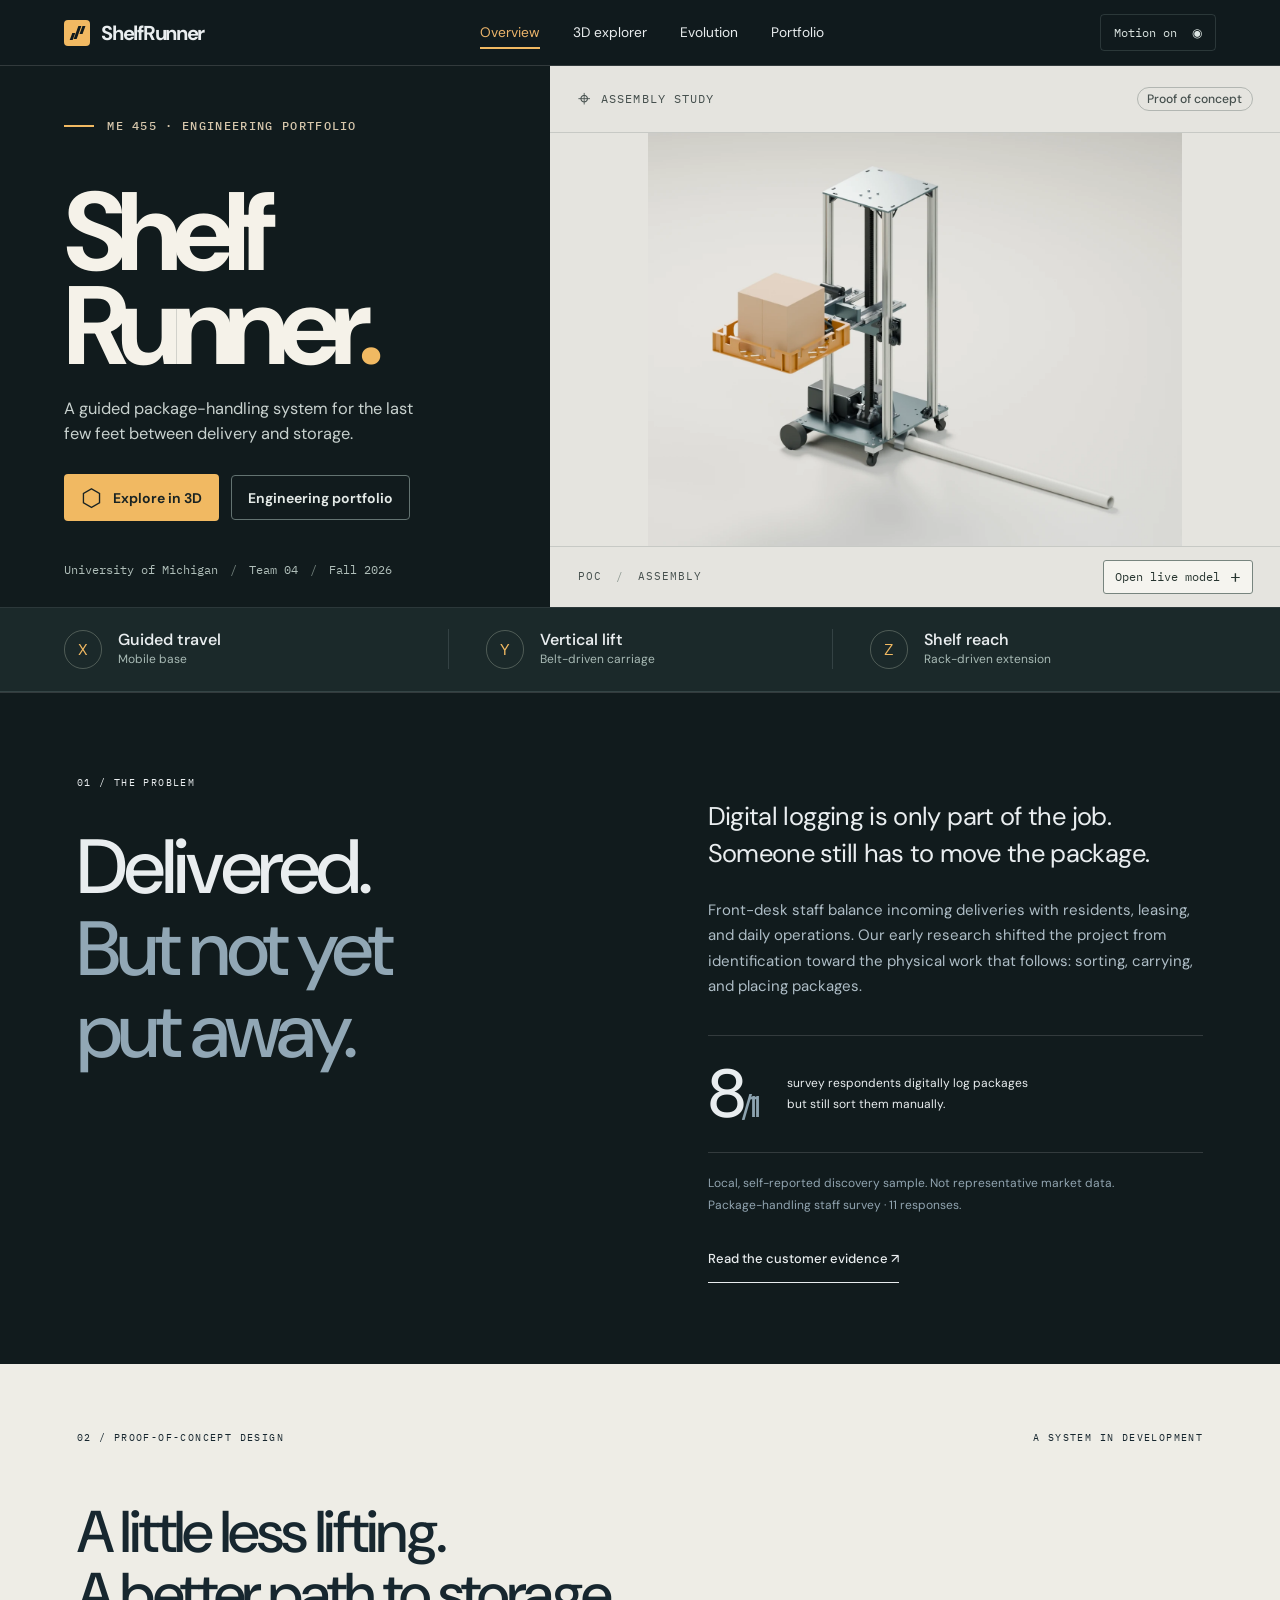
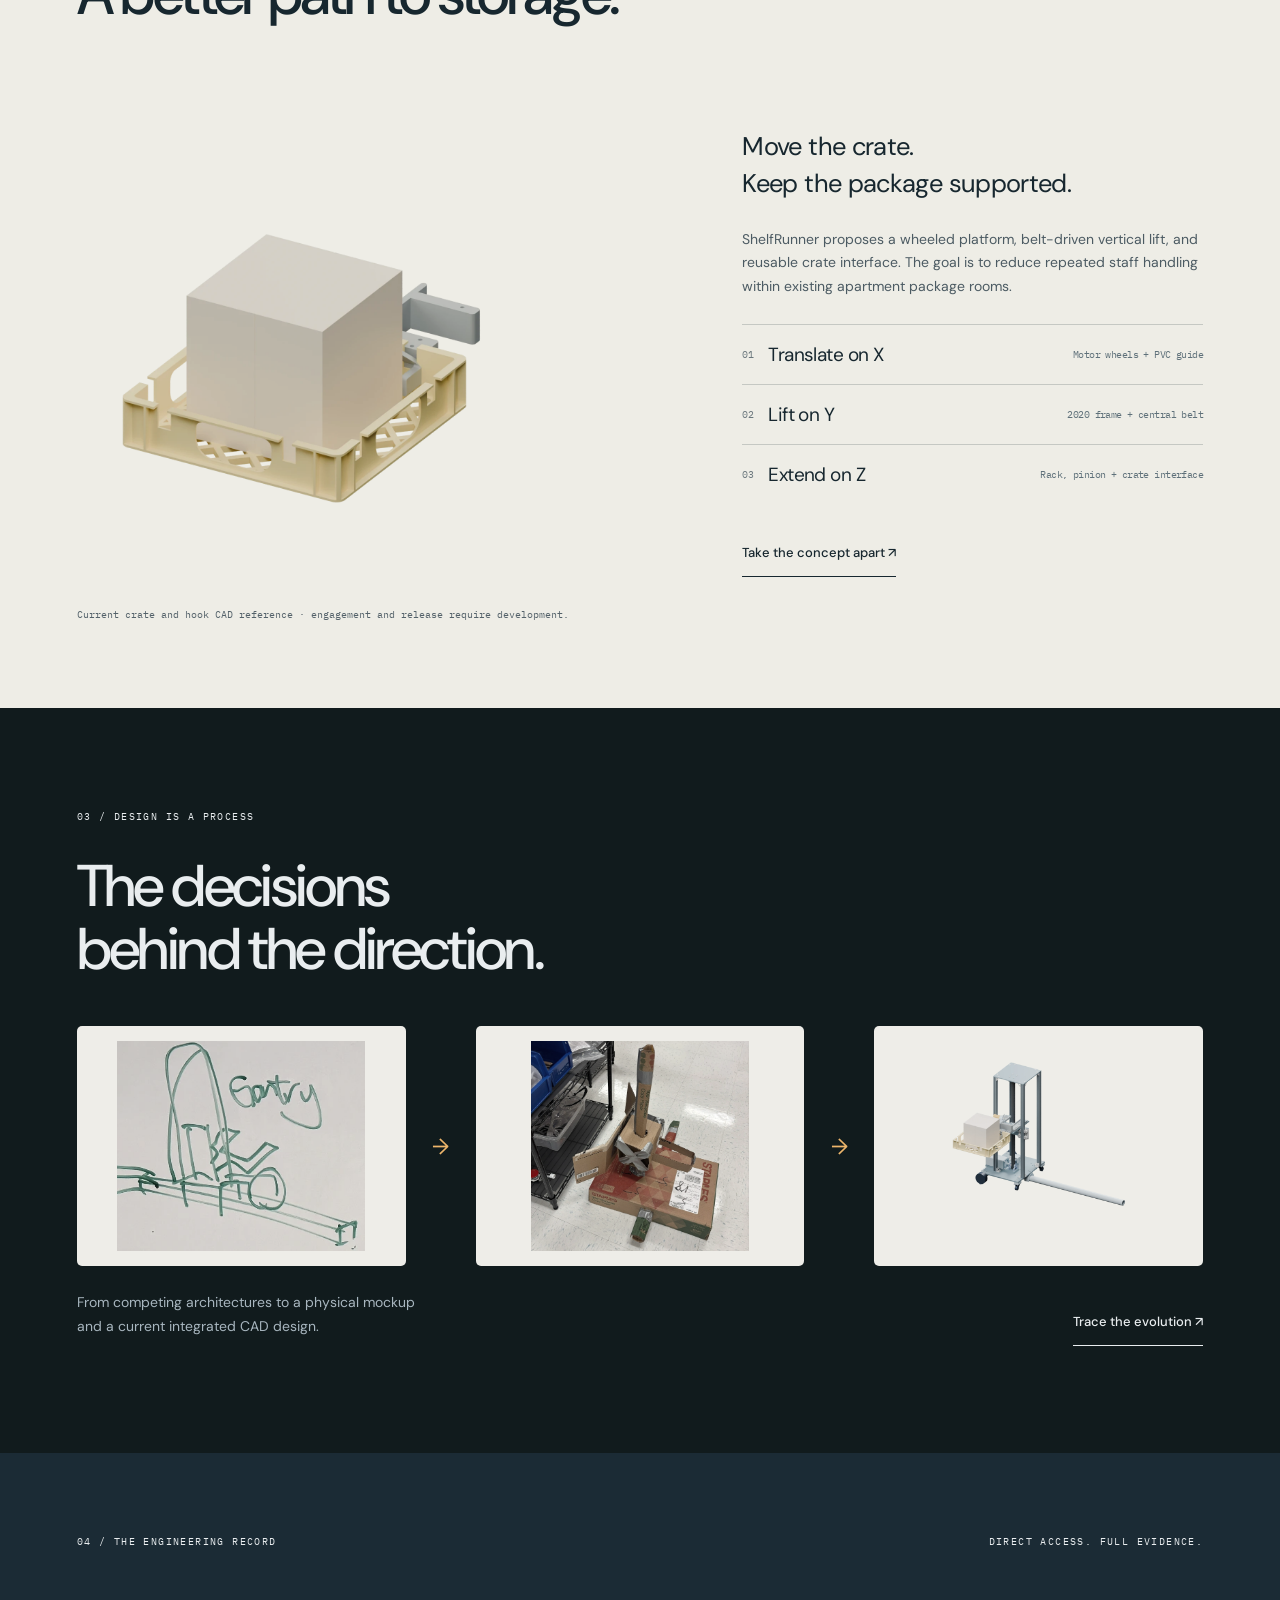
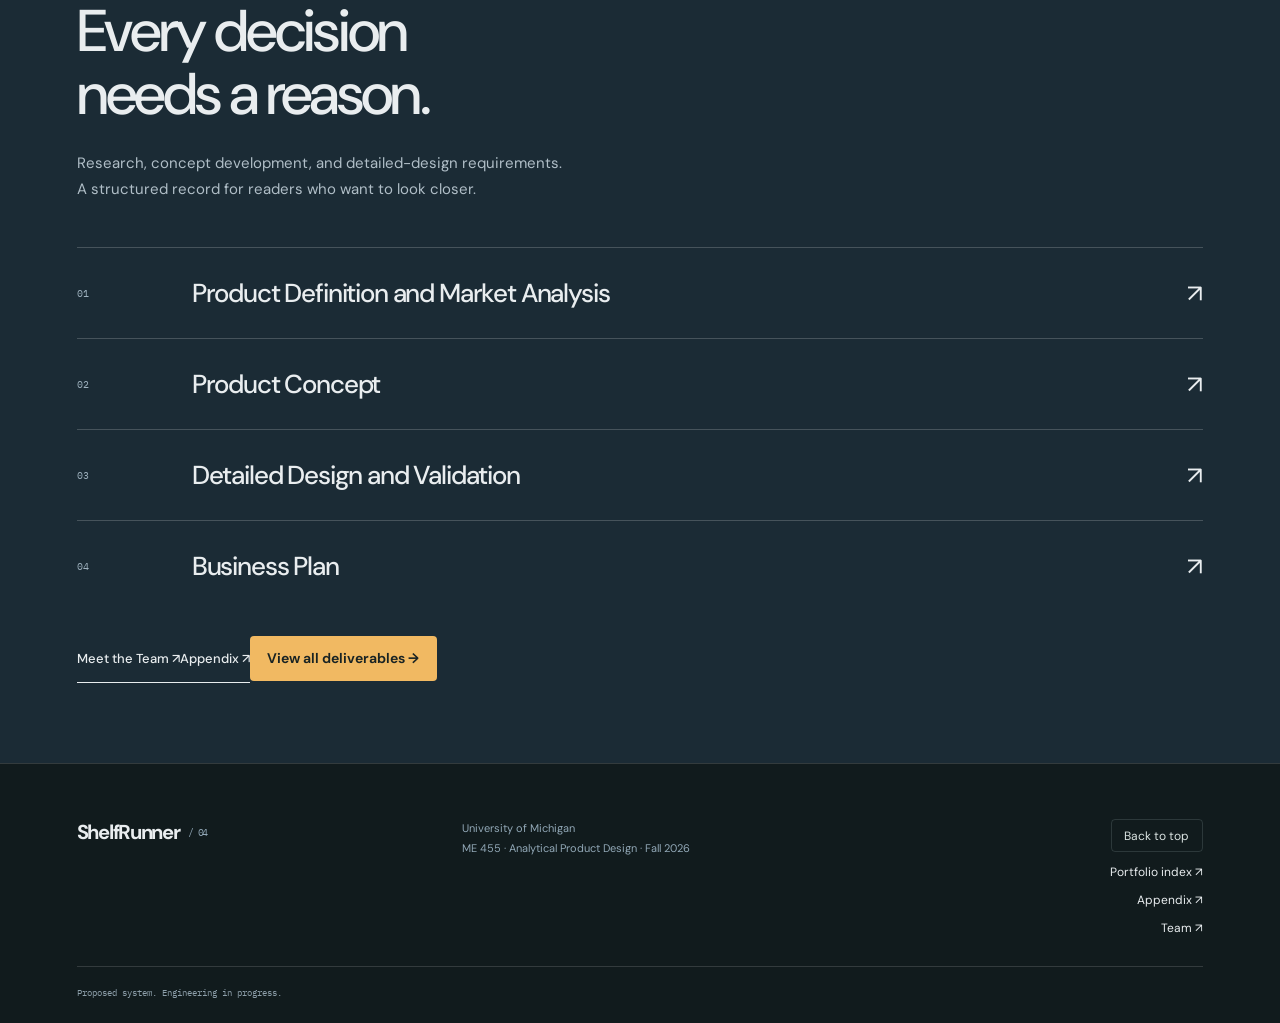
==== commit f1d3734e: "Add reversible commercial MVP CAD explorer and refine portfolio presentation" ====
--- a/site/index.html
+++ b/site/index.html
@@ -1,3 +1,3 @@
-<!doctype html><html lang="en"><head><meta charset="UTF-8"/><meta name="viewport" content="width=device-width,initial-scale=1"/><meta name="theme-color" content="#111b21"/><meta name="description" content="ShelfRunner — a proposed package-handling system. Explore the mechanism and the ME455 Team 4 engineering portfolio, University of Michigan."/><title>ShelfRunner — Engineering the last few feet.</title><link rel="icon" href="./favicon.svg"/>  <script type="module" crossorigin src="./assets/index-B8t9dCHf.js"></script>
-  <link rel="stylesheet" crossorigin href="./assets/index-gFOH-4VW.css">
+<!doctype html><html lang="en"><head><meta charset="UTF-8"/><meta name="viewport" content="width=device-width,initial-scale=1"/><meta name="theme-color" content="#111b21"/><meta name="description" content="ShelfRunner — a proposed package-handling system. Explore the mechanism and the ME455 Team 4 engineering portfolio, University of Michigan."/><title>ShelfRunner — Engineering the last few feet.</title><link rel="icon" href="./favicon.svg"/>  <script type="module" crossorigin src="./assets/index-DgrcFDZG.js"></script>
+  <link rel="stylesheet" crossorigin href="./assets/index-Cm8FQhgP.css">
 </head><body><div id="root"></div><noscript><main><h1>ShelfRunner engineering portfolio</h1><p><a href="./engineering-drawings.html">Open engineering drawing files</a></p></main></noscript></body></html>
--- a/site/assets/index-Cm8FQhgP.css
+++ b/site/assets/index-Cm8FQhgP.css
@@ -0,0 +1 @@
+@import"https://fonts.googleapis.com/css2?family=DM+Sans:wght@400;450;500;550;600;650;700;750;800&family=IBM+Plex+Mono:wght@400;500&display=swap";:root{font-family:DM Sans,Arial,sans-serif;color:#e9edef;background:#111b21;font-synthesis:none;font-weight:400;--ink:#17272f;--paper:#f3f1eb;--muted:#a6b4bc;--amber:#edb56b;--line:#ffffff24;--mono:"IBM Plex Mono",monospace}*{box-sizing:border-box}html{scroll-behavior:smooth;scroll-padding-top:100px}body{margin:0}button,input,select{font:inherit}button,a{-webkit-tap-highlight-color:transparent}button{cursor:pointer}a{color:inherit;text-decoration:none}a:hover{color:var(--amber)}button:focus-visible,a:focus-visible,input:focus-visible,select:focus-visible,summary:focus-visible,[tabindex]:focus-visible{outline:3px solid #c47c27;outline-offset:5px}button{color:inherit}h1,h2,h3,p{margin-top:0}h1,h2,h3{font-weight:500;letter-spacing:-.045em}p{line-height:1.7}img{max-width:100%;height:auto;display:block}em{font-style:normal;color:#91a7b5}small{font-size:12px;line-height:1.6}h1{font-size:clamp(46px,7vw,96px);line-height:1.02}h2{font-size:clamp(34px,4.6vw,66px);line-height:1.07}h3{font-size:24px}.wrap{padding-left:6%;padding-right:6%;max-width:1600px;margin-inline:auto}.eyebrow{font:10px/1.7 var(--mono);letter-spacing:.14em;text-transform:uppercase;display:block}.mono{font:11px/1.6 var(--mono)}.status-dot{width:6px;height:6px;background:var(--amber);display:inline-block;border-radius:50%;margin-right:8px}.text-link{display:inline-flex;align-items:center;gap:30px;padding:15px 0;border:0;border-bottom:1px solid currentColor;background:none;font-size:13px;font-weight:500;text-align:left}.button{display:inline-flex;align-items:center;justify-content:space-between;gap:40px;padding:17px 23px;font-size:13px;font-weight:600}.primary{background:var(--amber);color:#14252e}.primary:hover{color:#14252e;background:#f8cc91}.section-top{display:flex;justify-content:space-between;align-items:center;gap:25px}.lead{font-size:clamp(22px,2vw,29px);letter-spacing:-.025em;line-height:1.45}.skip-link{position:fixed;top:-80px;left:20px;z-index:100;background:var(--amber);color:var(--ink);padding:14px}.skip-link:focus{top:10px}.site-nav{height:76px;padding:0 4%;display:flex;align-items:center;justify-content:space-between;gap:25px;position:sticky;top:0;z-index:20;background:#111b21f5;border-bottom:1px solid var(--line)}.brand{font-size:19px;font-weight:700;letter-spacing:-.05em;display:flex;align-items:center;gap:9px;white-space:nowrap}.brand-icon{color:var(--amber);font-size:36px;line-height:.4;transform:rotate(-35deg)}.brand-index{font:10px var(--mono);margin-left:8px;color:#879ca9}.site-nav nav{display:flex;gap:32px;align-items:center;font-size:12px}.site-nav nav a[aria-current]{color:var(--amber)}.nav-portfolio{border-left:1px solid var(--line);padding-left:32px}.nav-portfolio span{margin-left:20px}.motion-toggle{font:10px var(--mono);background:none;border:1px solid var(--line);border-radius:0;padding:10px 13px;white-space:nowrap}.motion-toggle span{margin-left:8px}.hero{padding:25px 4% 0;overflow:hidden}.hero-top{display:flex;justify-content:space-between}.hero-title{font-size:clamp(56px,12.3vw,190px);font-weight:750;letter-spacing:-.075em;line-height:.95;margin:34px 0 0;white-space:nowrap;position:relative;z-index:2;pointer-events:none}.hero-title span{color:#98aebc}.hero-title sup{font:12px var(--mono);letter-spacing:0;vertical-align:top;margin:12px 0 0 8px;display:inline-block}.hero-stage{min-height:440px;height:clamp(440px,38vw,580px);position:relative;display:grid;grid-template-columns:32% 68%}.hero-copy{align-self:center;position:relative;z-index:3;padding-top:20px}.hero-copy .eyebrow{color:#9cabb5;font-size:9px}.hero-copy h2{font-size:clamp(26px,3vw,45px);margin:20px 0}.hero-copy p:not(.eyebrow){font-size:13px;color:#afbac0;max-width:300px}.hero-copy .text-link{font-size:12px;display:flex;width:fit-content;margin-top:10px}.hero-model{position:absolute;inset:-62px 0 -5px 28%}.scene-viewport{width:100%;height:100%;position:relative}.hero-callout{position:absolute;right:4%;top:14%;font:9px/1.7 var(--mono);color:#a8bac4;letter-spacing:.07em}.hero-callout small{font:8px var(--mono);color:#8a9ba5}.cross{position:absolute;left:-30px;top:-8px;color:var(--amber);font-size:25px}.vertical-label{position:absolute;right:0;top:45%;writing-mode:vertical-rl;font:9px var(--mono);letter-spacing:.15em;color:#8095a1}.hero-bottom{border-top:1px solid var(--line);padding:24px 0;display:flex;justify-content:space-between;font:10px var(--mono);letter-spacing:.07em}.hero-bottom i{font-size:18px;margin-left:30px;font-style:normal}.hero-copy,.hero-top{animation:enter .85s ease both}.hero-title{animation:enter 1s ease both}@keyframes enter{0%{opacity:0;transform:translateY(18px)}to{opacity:1;transform:none}}.problem{display:grid;grid-template-columns:1fr 1fr;gap:12%;padding-top:140px;padding-bottom:140px;border-top:1px solid var(--line)}.problem h2{font-size:clamp(50px,6vw,90px);margin-top:35px}.problem-copy{padding-top:48px}.problem-copy>p:not(.lead){color:#aebdc6;font-size:15px}.stat-line{border-block:1px solid var(--line);margin:35px 0 18px;padding:24px 0;display:flex;gap:30px;align-items:center}.stat-line strong{font-size:68px;font-weight:450;letter-spacing:-.07em;line-height:1}.stat-line strong span{font-size:30px;color:#8da3b0}.stat-line p{font-size:12px;margin:0}.problem-copy small{color:#91a4b0}.problem-copy .text-link{display:flex;width:fit-content;margin-top:20px}.principle{background:#e9e7df;color:var(--ink);padding-top:65px;padding-bottom:85px}.principle h2{margin:55px 0}.principle-layout{display:grid;grid-template-columns:1.2fr 1fr;gap:10%;align-items:center}.principle-layout figure{margin:0}.principle-layout figure img{mix-blend-mode:multiply;max-height:500px;object-fit:contain}.principle-layout figcaption{font:10px/1.7 var(--mono);color:#54626a;margin-top:25px}.principle-layout p:not(.lead){font-size:14px;color:#4c5b63}.mechanism-list{list-style:none;padding:0;margin:25px 0}.mechanism-list li{border-top:1px solid #17272f30;padding:17px 0;display:flex;align-items:center;gap:15px;font-size:19px;letter-spacing:-.03em}.mechanism-list li>span{font:10px var(--mono);color:#6a777d}.mechanism-list small{margin-left:auto;font:10px var(--mono);color:#5f717a}.evolution-teaser{padding-block:100px}.evolution-teaser h2{margin:30px 0 45px}.evolution-strip{display:grid;grid-template-columns:1fr 30px 1fr 30px 1fr;align-items:center;gap:20px}.evolution-strip img{width:100%;height:240px;object-fit:contain;background:#e9e7df;padding:15px;filter:saturate(.65)}.evolution-strip>span{text-align:center;color:var(--amber);font-size:22px}.evolution-teaser .section-top{margin-top:25px}.evolution-teaser p{color:#a8b6bf;font-size:14px}.portfolio-door{background:#1b2b35;padding-block:80px}.portfolio-door h2{margin:50px 0 25px}.portfolio-door>p{color:#b0bec7;font-size:15px}.gate-link{display:flex;align-items:center;border-top:1px solid #ffffff30;padding:28px 0;gap:40px}.gate-link:first-of-type{margin-top:45px}.gate-link>span:first-child{font:10px var(--mono);min-width:75px;color:#9fb2bf}.gate-link h3{font-size:26px;margin:0}.gate-link>span:last-child{margin-left:auto;font-size:25px}.portfolio-door .button{margin-top:25px}.site-footer{display:grid;grid-template-columns:1fr 1fr 1fr;align-items:start;padding:55px 6% 25px;border-top:1px solid var(--line);gap:30px}.site-footer .brand span{font:10px var(--mono);color:#92a8b7}.site-footer p{font-size:11px;line-height:1.8;color:#92a8b7}.site-footer>div{display:flex;flex-direction:column;gap:12px;font-size:12px;align-items:flex-end}.site-footer>small{grid-column:1/-1;border-top:1px solid var(--line);padding-top:20px;color:#8d9faa;font:9px var(--mono)}.light-site{background:var(--paper);color:var(--ink);--line:#14252e24;--muted:#53636c}.light-site .site-nav{background:#f3f1ebf5}.light-site .brand-icon{color:#a86422}.light-site .site-nav nav a[aria-current]{color:#a35c18}.light-site a:hover{color:#9a5b1b}.light-site em{color:#74838b}.light-site .site-footer p,.light-site .site-footer small{color:#52656f}.doc-heading{padding:65px 0 45px;max-width:920px}.doc-heading .eyebrow{color:#6b7d87;margin-bottom:30px}.doc-heading h1{margin:0 0 30px}.doc-heading>p{max-width:650px;font-size:16px;color:#566772}.portfolio-index{padding-bottom:90px}.index-tools{display:flex;gap:25px;align-items:end;padding:25px 0;border-top:1px solid var(--line)}.index-tools label{display:flex;flex-direction:column;gap:10px;font:10px var(--mono);text-transform:uppercase;letter-spacing:.05em}.index-tools label:first-child{flex:1}.index-tools input,.index-tools select{border:1px solid #aab2b3;background:#faf9f5;border-radius:0;color:var(--ink);padding:14px 16px;font:14px DM Sans,Arial;min-height:48px}.gate-tabs{display:flex;border-bottom:1px solid var(--line);gap:25px;align-items:center}.gate-tabs button{background:none;border:0;border-bottom:3px solid transparent;padding:20px 0;font-size:13px;color:#667781}.gate-tabs button[aria-pressed=true]{border-color:var(--ink);color:var(--ink)}.gate-tabs>a{margin-left:auto;font-size:12px}.index-count{font:10px var(--mono);margin:24px 0;color:#62747f}.index-gate{padding:40px 0 60px;border-bottom:1px solid var(--line)}.index-gate-heading{display:flex;align-items:center;gap:30px;margin-bottom:35px}.gate-number{font-size:75px;line-height:1;color:#a6b0b4;letter-spacing:-.06em;font-weight:400}.index-gate-heading h2{font-size:30px;margin:10px 0 0}.deliverable-links{display:grid;grid-template-columns:1fr 1fr;column-gap:35px;margin-bottom:35px}.deliverable-links a{padding:16px 0;border-top:1px solid var(--line);display:flex;justify-content:space-between;font-size:15px}.deliverable-links a span{color:#8b622f}.requirements-list details{border-top:1px solid var(--line)}summary{list-style:none;cursor:pointer}summary::-webkit-details-marker{display:none}.requirements-list summary{display:flex;align-items:center;gap:20px;font-size:14px;padding:20px 0;font-weight:600}.requirements-list summary small{margin-left:auto;font:10px var(--mono);color:#637780}.requirements-list summary>span{font-weight:400;font-size:23px;width:20px}.requirements-list details[open] summary>span{transform:rotate(45deg)}.requirement-row{display:grid;grid-template-columns:80px 1fr 110px 20px;gap:20px;padding:20px 12px;border-top:1px solid #17272f15;font-size:13px;align-items:start}.requirement-row:hover{background:#e9e7df}.requirement-row small{display:block;color:#6a7d88;margin-top:8px;font:10px var(--mono)}.badge{font:9px/1.3 var(--mono);border:1px solid currentColor;display:inline-block;white-space:nowrap;width:fit-content;padding:5px 7px}.badge.needs-review{color:#845218;background:#ad7d2410}.badge.missing{color:#924c40;background:#a34e3b0b}.badge.complete{color:#2e6852;background:#326b4e0a}.badge.not-yet-applicable{color:#626c74}.index-foot{display:flex;gap:80px;margin-top:40px;font-size:14px}.index-foot p{max-width:600px;font-size:12px;color:#6a7b85}.empty-state{padding:80px 0}.document-layout{display:grid;grid-template-columns:250px minmax(0,1fr);gap:65px;max-width:1520px;margin:auto;padding:0 5%}.doc-sidebar{position:sticky;top:105px;align-self:start;height:calc(100vh - 130px);overflow-y:auto;padding:25px 0}.back-link{font-size:12px;display:block;margin-bottom:38px}.doc-sidebar>.eyebrow{color:#6b7d87;margin-bottom:16px}.doc-sidebar nav{display:flex;flex-direction:column;gap:5px}.doc-sidebar nav a{font-size:12px;line-height:1.5;padding:8px 10px;border-left:2px solid transparent}.doc-sidebar nav a[aria-current]{border-left-color:#ba7c33;background:#e7e6df;font-weight:600}.on-this-page{margin:25px 0;border-top:1px solid var(--line);padding-top:15px;font-size:12px}.on-this-page a{display:block;font-size:11px;margin-top:12px;color:#60717a}.print-link{font-size:11px;border:0;background:none;border-bottom:1px solid currentColor;padding:10px 0;margin-top:25px}.document{min-width:0;padding-bottom:80px}.document>.doc-heading{padding-bottom:30px}.document .doc-heading h1{font-size:clamp(38px,5vw,65px)}.doc-meta{display:flex;flex-wrap:wrap;align-items:center;gap:15px;font:10px/1.8 var(--mono);color:#657781}.document p{font-size:15px;line-height:1.85;max-width:850px}.document h2{font-size:30px;margin:55px 0 22px;letter-spacing:-.035em}.engineering-note{border-left:3px solid #b7792f;background:#e8e2d4;padding:20px 24px;margin:30px 0;font-size:13px;line-height:1.8}.engineering-note>.eyebrow{color:#855a27;margin-bottom:8px}.engineering-note p{font-size:13px;margin-bottom:0}.page-marker{font:9px var(--mono);letter-spacing:.13em;color:#71838b;border-top:1px solid #17272f20;display:block;padding-top:20px;margin:45px 0 20px}.source-narrative{margin-top:60px}.source-narrative>div>h2{margin-top:30px}.source-figure{margin:30px 0 40px}.figure-button{position:relative;background:#e8e7e2;border:1px solid #17272f15;padding:20px;width:100%;display:flex;justify-content:center}.figure-button img{max-height:620px;max-width:100%;width:auto;object-fit:contain}.figure-button>span{position:absolute;bottom:12px;right:12px;background:#17272f;color:#fff;padding:8px 10px;font:9px var(--mono)}figcaption{font-size:12px;line-height:1.65;margin-top:15px;color:#546873}figcaption small{display:block;font:9px/1.7 var(--mono);color:#6c808b;margin-top:7px}.technical-table{margin:40px 0}.technical-table figcaption h3{margin:8px 0 20px;color:var(--ink);font-size:24px}.technical-table .caption{font-size:11px;line-height:1.7;color:#61747f;margin-top:15px}.table-scroll{overflow:auto;max-width:100%;border:1px solid #ccd0cb;background:#f9f8f3}table{border-collapse:collapse;width:100%;font-size:12px;line-height:1.55}th,td{text-align:left;vertical-align:top;padding:13px 15px;border-bottom:1px solid #d6dad5;min-width:100px}th:first-child{min-width:160px}thead{background:#243b49;color:#f3f1eb}thead th{font-size:11px;font-weight:500}tbody th{font-weight:500}tbody tr:nth-child(2n){background:#e9ece7}tbody tr:hover{background:#e2e7df}.technical-table:has(#qfd) th{white-space:normal}dialog{background:var(--paper);color:var(--ink);border:0;padding:25px;max-width:94vw;max-height:94vh;overflow:auto}dialog::backdrop{background:#071219dd}dialog img{max-width:100%;width:auto;margin:30px auto 10px}dialog p{font-size:13px}.dialog-close{position:sticky;top:0;float:right;padding:12px 18px;border:0;color:#fff;background:#243b49;z-index:2}.document-end{display:flex;justify-content:space-between;border-top:1px solid var(--line);padding-top:25px;margin-top:40px;font-size:12px}.source-list a{display:grid;grid-template-columns:1fr auto;gap:8px;padding:18px 0;border-top:1px solid var(--line);font-size:14px}.source-list code{font:10px var(--mono);color:#6b7e89;grid-column:1;overflow-wrap:anywhere}.source-list .badge{grid-column:2;grid-row:1/3;align-self:center}.reference-links li{padding:10px 0;font-size:13px;overflow-wrap:anywhere}.reference-links small{display:block;color:#71828a;font:10px var(--mono)}.cad-section figure{margin:25px 0}.cad-section img{max-height:550px;width:100%;object-fit:contain;background:#fff;padding:20px}.cad-section figcaption{font:10px/1.7 var(--mono)}.explore-intro{padding:65px 6% 40px}.explore-intro h1{margin:30px 0}.explore-intro>p{color:#aab9c2;font-size:14px}.explore-story{position:relative}.explore-stage{height:calc(100svh - 76px);position:sticky;top:76px;width:100%;padding-left:35%;background:#13212a}.stage-caption{position:absolute;left:44%;bottom:30px;font:9px var(--mono);color:#b2c1ca}.chapter-copy{position:relative;margin-top:calc(-100svh + 76px);pointer-events:none}.chapter{height:110svh;display:flex;flex-direction:column;justify-content:center;width:39%;padding:50px 2% 50px 6%;scroll-margin-top:76px}.chapter>*{pointer-events:auto}.chapter h2{font-size:clamp(32px,3.4vw,53px);margin:30px 0 25px}.chapter .eyebrow{color:var(--amber)}.chapter>p{font-size:14px;color:#c0cbd2;line-height:1.8}.chapter .chapter-note{font:10px/1.9 var(--mono);color:#91a8b7;border-top:1px solid var(--line);padding-top:18px;margin-top:10px}.chapter .text-link{align-self:start;font-size:12px;margin-top:15px}.chapter-switch{display:flex;position:absolute;right:4%;bottom:25px;gap:4px}.chapter-switch button{background:#14212a;color:#92a9b7;border:1px solid #ffffff25;padding:10px;font:10px var(--mono)}.chapter-switch button[aria-current]{background:var(--amber);color:var(--ink)}.model-label{font:9px var(--mono);background:#13212ae8;color:#edb56b;padding:8px 12px;border-left:1px solid #edb56b;white-space:nowrap;pointer-events:none}.component-register{display:grid;grid-template-columns:1fr 1fr;gap:12%;padding-block:100px}.component-register h2{margin:30px 0}.component-register details{border-top:1px solid var(--line);padding:20px 0}.component-register summary{display:flex;justify-content:space-between;font-size:14px}.component-register p{color:#b6c5ce;font-size:13px;margin:20px 0 10px}.component-register small{font:9px var(--mono);color:#889eac}.explore-exit{padding:30px 6% 70px;display:flex;justify-content:space-between;font-size:14px}.still-model{height:100%;display:flex;flex-direction:column;justify-content:center;padding:35px}.still-model img{max-height:70%;object-fit:contain;background:#e9e7df}.still-model p{font:10px/1.8 var(--mono);color:#b0c0c9;margin-top:20px}.explore-still .explore-stage{display:none}.explore-still .chapter-copy{margin:0}.explore-still .chapter{height:auto;min-height:600px;width:100%;max-width:1100px;margin:auto;padding:70px 6%;display:block}.chapter-still{max-height:400px;object-fit:contain;background:#fff;margin-top:25px}.scene-loading{height:100%;display:grid;place-items:center;color:#99aeba;font:11px var(--mono)}.evolution-page{padding-bottom:100px}.evolution-page .doc-heading>p{color:#a4b6c1}.evolution-entry{display:grid;grid-template-columns:60px 1fr 1fr;gap:35px;border-top:1px solid var(--line);padding:60px 0;align-items:center}.evolution-number{font:26px var(--mono);color:var(--amber);align-self:start}.evolution-entry h2{font-size:35px;margin:22px 0}.evolution-entry p{font-size:14px;color:#b2c1cb}.evolution-entry small{font:9px/1.7 var(--mono);color:#8fa7b5;display:block}.evolution-entry .text-link{margin-top:15px;font-size:12px}.evolution-entry>img{height:340px;width:100%;object-fit:contain;background:#e9e7df;padding:20px}.page-loading{min-height:60vh;display:grid;place-items:center;font:12px var(--mono)}.reduced-motion *{animation:none!important;scroll-behavior:auto!important;transition:none!important}@media(min-width:1600px){.hero{max-width:1750px;margin:auto}.hero-title{font-size:190px}}@media(max-width:1000px){.site-nav{gap:15px}.site-nav nav{gap:18px}.nav-portfolio{padding-left:18px}.nav-portfolio span{margin-left:5px}.brand-index{display:none}.motion-toggle{padding:9px}.hero-stage{height:480px;grid-template-columns:38% 62%}.hero-model{left:30%;top:0}.hero-callout{top:7%;right:3%}.hero-copy h2{font-size:34px}.hero-title{font-size:12vw}.document-layout{grid-template-columns:190px minmax(0,1fr);gap:35px;padding:0 4%}.problem{gap:7%}.principle-layout{gap:6%}.mechanism-list small{font-size:9px}.stage-caption{left:42%;font-size:8px}.chapter-switch{bottom:60px}.evolution-entry{grid-template-columns:40px 1fr 1fr;gap:20px}}@media(max-width:700px){.site-nav{height:auto;min-height:86px;padding:13px 5%;display:grid;grid-template-columns:1fr auto;gap:14px}.site-nav .brand{font-size:18px}.site-nav nav{grid-row:2;grid-column:1/3;width:100%;justify-content:space-between;font-size:11px;gap:12px}.motion-toggle{grid-column:2;grid-row:1;font-size:9px;padding:7px 9px}.nav-portfolio{padding-left:12px}.desktop-only{display:none}.hero{padding:22px 5% 0}.hero-top{gap:15px}.hero-top .eyebrow{font-size:7px;letter-spacing:.08em}.hero-top>.eyebrow:last-child{text-align:right}.hero-title{font-size:11.65vw;margin-top:28px}.hero-title sup{font-size:7px;margin:5px 0 0 4px}.hero-stage{height:680px;display:flex;flex-direction:column;justify-content:flex-end}.hero-model{inset:0 -5% auto;height:365px}.hero-callout{right:8%;top:20px;font-size:7px}.hero-callout small{font-size:7px}.hero-copy{width:100%;padding:0 0 25px;align-self:initial}.hero-copy h2{font-size:35px;margin:15px 0}.hero-copy p:not(.eyebrow){max-width:330px;font-size:13px}.hero-copy .eyebrow{font-size:8px}.hero-copy .button{padding:14px 20px}.hero-copy .text-link{display:inline-flex;margin-left:15px;font-size:10px;gap:5px;max-width:150px;vertical-align:middle}.vertical-label{top:120px;font-size:7px}.hero-bottom{font-size:8px;letter-spacing:0;padding-block:19px}.hero-bottom i{margin-left:7px}.problem{grid-template-columns:1fr;gap:0;padding-top:75px;padding-bottom:70px}.problem h2{font-size:54px;margin:25px 0}.problem-copy{padding-top:15px}.problem-copy .lead{font-size:24px}.problem-copy>p:not(.lead){font-size:14px}.stat-line strong{font-size:58px}.stat-line{gap:25px}.stat-line p{font-size:11px}.principle{padding-block:50px}.principle .section-top{align-items:start}.principle .eyebrow{font-size:8px}.principle h2{margin:35px 0;font-size:38px}.principle-layout{grid-template-columns:1fr;gap:35px}.principle-layout figure img{max-height:350px}.mechanism-list small{font-size:10px}.evolution-teaser{padding-block:65px}.evolution-teaser h2{font-size:39px}.evolution-strip{gap:8px;grid-template-columns:1fr 10px 1fr 10px 1fr}.evolution-strip img{height:130px;padding:5px}.evolution-strip>span{font-size:14px}.evolution-teaser .section-top{display:block}.portfolio-door{padding-block:50px}.portfolio-door .section-top{align-items:start}.portfolio-door .eyebrow{font-size:8px}.portfolio-door h2{font-size:43px;margin-top:35px}.gate-link{gap:17px;padding:24px 0}.gate-link>span:first-child{min-width:47px;font-size:8px}.gate-link h3{font-size:20px}.site-footer{grid-template-columns:1fr 1fr;padding:40px 6% 25px;gap:25px}.site-footer p{font-size:10px}.site-footer>div{grid-column:1/3;flex-direction:row;justify-content:space-between;font-size:10px}.site-footer>small{font-size:8px}.doc-heading{padding:45px 0 25px}.doc-heading h1{font-size:52px}.doc-heading .eyebrow{font-size:8px;margin-bottom:20px}.doc-heading>p{font-size:14px}.index-tools{flex-direction:column;align-items:stretch;gap:20px}.index-tools input{font-size:12px}.gate-tabs{gap:20px;flex-wrap:wrap}.gate-tabs button{padding:15px 0;font-size:11px}.gate-tabs>a{margin:0 0 15px;width:100%;font-size:11px}.index-count{font-size:8px;line-height:1.8}.index-gate-heading{gap:20px}.gate-number{font-size:55px}.index-gate-heading h2{font-size:25px}.index-gate-heading .eyebrow{font-size:8px}.deliverable-links{grid-template-columns:1fr;gap:0}.deliverable-links a{font-size:14px}.requirement-row{grid-template-columns:1fr auto;gap:10px;padding:20px 0}.requirement-row>.mono{font-size:9px}.requirement-row>span:nth-child(2){grid-column:1/3;grid-row:2;font-size:12px}.requirement-row>.badge{grid-column:2;grid-row:1}.requirement-row>span:last-child{display:none}.requirements-list summary{font-size:12px;gap:12px}.requirements-list summary small{font-size:8px}.index-foot{display:block}.index-foot p{margin-top:25px}.document-layout{display:block;padding:0 6%}.doc-sidebar{height:auto;position:relative;top:0;overflow:visible;padding:20px 0;border-bottom:1px solid var(--line)}.doc-sidebar>.eyebrow,.doc-sidebar nav,.on-this-page,.print-link{display:none}.back-link{margin:0;font-size:12px}.document .doc-heading h1{font-size:39px;overflow-wrap:anywhere}.doc-meta{font-size:9px;overflow-wrap:anywhere}.document p{font-size:14px;line-height:1.8}.document h2{font-size:26px;margin-top:40px}.document h3{font-size:21px}.engineering-note{padding:16px;font-size:12px}.table-scroll{margin-right:-1px}.figure-button{padding:8px}.figure-button>span{font-size:7px;padding:6px}.source-figure figcaption{font-size:11px}.source-list a{grid-template-columns:1fr;font-size:13px}.source-list .badge{grid-row:3;grid-column:1}.source-list code{font-size:8px}.document-end{font-size:10px;gap:20px}.explore-intro{padding:45px 6% 25px}.explore-intro h1{font-size:47px}.explore-intro .eyebrow{font-size:8px}.explore-stage{top:102px;height:calc(100svh - 102px);padding-left:0;padding-top:0}.explore-stage .scene-viewport{height:55%}.chapter-copy{margin-top:calc(-100svh + 102px)}.chapter{height:110svh;width:100%;padding:44svh 7% 20px;justify-content:flex-start;scroll-margin-top:102px}.chapter h2{font-size:31px;margin:15px 0}.chapter>p{font-size:12px;line-height:1.65;margin-bottom:12px}.chapter .eyebrow{font-size:8px}.chapter .chapter-note{font-size:9px;padding-top:10px;margin-top:5px}.chapter .text-link{font-size:10px;margin-top:0;padding:8px 0}.stage-caption{left:7%;top:40%;bottom:auto;font-size:7px}.chapter-switch{right:5%;bottom:auto;top:3%}.chapter-switch button{font-size:8px;padding:7px}.model-label{font-size:7px;padding:6px 8px}.component-register{grid-template-columns:1fr;gap:30px;padding-block:65px}.component-register h2{font-size:40px;margin-bottom:0}.explore-exit{flex-direction:column;gap:20px;font-size:12px}.explore-still .chapter{min-height:0;padding-block:45px}.explore-still .chapter-still{max-height:300px}.evolution-page .doc-heading h1{font-size:48px}.evolution-entry{grid-template-columns:30px 1fr;gap:20px;padding-block:35px}.evolution-entry>img{grid-column:2;height:250px}.evolution-entry h2{font-size:30px}.evolution-entry p{font-size:13px}.evolution-number{font-size:19px}.still-model{padding:25px}.hero .still-model p{font-size:8px}}@media(prefers-reduced-motion:reduce){html{scroll-behavior:auto}*,*:before,*:after{animation:none!important;transition:none!important}}@media print{.site-nav,.site-footer,.doc-sidebar,.skip-link,.figure-button>span,.document-end,.motion-toggle{display:none!important}.document-layout{display:block;padding:0}.document{padding:0}.light-site{background:#fff}.doc-heading{padding-top:0}.document .doc-heading h1{font-size:30pt}.engineering-note{background:#f3f3f3}.table-scroll{overflow:visible}table{font-size:8pt}.technical-table{break-inside:avoid}th,td{padding:5px;min-width:0}.source-figure img{max-height:450px}.document p{font-size:10pt}.badge{font-size:7pt}.document h2{font-size:20pt}.source-figure{break-inside:avoid}a[href^=http]:after{content:" (" attr(href) ")";font-size:8pt}}@media(max-width:700px){.explore-stage{height:42svh;z-index:3;top:86px}.explore-stage .scene-viewport{height:100%}.chapter-copy{margin-top:0}.chapter{height:90svh;padding:38px 7% 30px;scroll-margin-top:calc(86px + 42svh);justify-content:flex-start;background:#13212a}.stage-caption{top:auto;bottom:12px;font-size:7px}.chapter-switch{top:10px}.explore-still .chapter{height:auto}.explore-still .chapter-copy{margin:0}}.projected-label{position:absolute;transform:translate(-20%,-50%)}.deliverable-links[hidden]{display:none}:root{--surface:#111b21;--surface-raised:#1b2b35;--text:#e9edef;--text-secondary:#b5c3cc;--reading-width:800px;--rule:#ffffff24;--space-section:72px}.academic-site{background:var(--surface);color:var(--text);--line:var(--rule);--muted:var(--text-secondary)}.academic-site .doc-heading>p,.academic-site .document p,.academic-site .source-narrative p{color:var(--text-secondary)}.academic-site .doc-heading{padding-top:65px}.academic-site .doc-heading h1{font-size:clamp(44px,5.7vw,80px);max-width:940px;font-weight:500;letter-spacing:-.055em}.academic-opening{border-bottom:1px solid var(--line);margin-bottom:45px;animation:enter .45s ease both}.academic-opening .eyebrow{color:var(--amber)}.academic-site .doc-meta{color:#9eb2bf}.academic-site .document-layout{grid-template-columns:250px minmax(0,1fr);gap:6%;max-width:1600px;margin:auto;padding:0 4%}.academic-site .document{max-width:940px;min-width:0;padding-bottom:60px}.academic-site .document>section>p,.academic-site .source-narrative>div>p{max-width:var(--reading-width);font-size:16px;line-height:1.85}.academic-site .document h2{font-size:clamp(27px,3.2vw,42px);line-height:1.15;margin:24px 0}.academic-site .document h3{font-size:23px}.academic-site .doc-sidebar{top:76px;max-height:calc(100svh - 76px);padding-top:35px;scrollbar-width:thin}.academic-navigation .back-link{color:var(--amber);font:10px var(--mono);padding-bottom:26px;display:block}.academic-navigation details{border-top:1px solid var(--line);padding:16px 0}.academic-navigation summary{display:flex;align-items:flex-start;gap:10px;font-size:12px;line-height:1.5;list-style:none;cursor:pointer}.academic-navigation summary>span{color:#8198a7;font:9px var(--mono);padding-top:3px}.academic-navigation summary i{font:14px var(--mono);margin-left:auto;color:var(--amber)}.academic-navigation details[open] summary i{transform:rotate(45deg)}.academic-navigation details>div{padding:13px 0 0 22px}.academic-navigation a{display:block;font-size:12px;line-height:1.5;padding:9px;color:#a7bac6;border-left:1px solid transparent}.academic-navigation a[aria-current]{color:var(--amber);border-left-color:var(--amber);background:#edb56b0a}.academic-navigation .standalone-page{padding:16px 0;border-top:1px solid var(--line);display:flex;justify-content:space-between}.mobile-portfolio-menu{display:none}.academic-site .print-link{color:#9eb2bf;border-color:var(--line);margin-top:22px}.engineering-section{padding:25px 0 45px;border-bottom:1px solid var(--line)}.section-number{font:11px var(--mono);color:var(--amber)}.engineering-equation{margin:25px 0;padding:28px;background:var(--surface-raised);border-left:2px solid var(--amber);font:clamp(15px,2vw,23px)/1.8 var(--mono);overflow:auto}.academic-site .engineering-note{background:#edb56b0b;border:1px solid #edb56b38;border-left:2px solid var(--amber);color:#d1dbe1}.academic-site .engineering-note .eyebrow{color:var(--amber)}.academic-site .technical-table{margin:40px 0}.academic-site .technical-table figcaption{padding:20px 0}.academic-site .technical-table figcaption h3{margin:8px 0}.academic-site .technical-table table{color:#253943;background:#f0eee7}.academic-site .technical-table th,.academic-site .technical-table td{border-color:#25394324;font-size:12px;line-height:1.6;padding:15px}.academic-site .technical-table thead th{background:#263b47;color:#e9edef}.academic-site .technical-table tbody th{background:#e3e5df}.academic-site .technical-table .caption{color:#9db0bd;font-size:11px;margin-top:14px}.academic-site .table-scroll{border:1px solid var(--line);max-width:100%;overflow:auto}.academic-site .source-figure{margin:45px 0}.academic-site .source-figure figcaption{color:#bccad3;font-size:12px;line-height:1.8;padding-top:16px}.academic-site .source-figure figcaption small{color:#90a6b5}.academic-site .figure-button{background:#eae8e1;padding:18px}.academic-site .cad-section{margin:40px 0}.academic-site .cad-section img{background:#ebe9e3;padding:25px;width:100%;max-height:500px;object-fit:contain}.academic-site .cad-section figcaption{font-size:12px;color:#acbec9;padding:16px 0}.academic-site .source-narrative{padding-top:40px}.academic-site .source-narrative>h2{color:var(--amber);font-size:24px}.academic-site .reference-links{border-top:1px solid var(--line);margin-top:40px}.academic-site .reference-links li{overflow-wrap:anywhere;font-size:13px;margin:10px 0}.academic-site .academic-site .academic-site .academic-site .academic-site .academic-site .badge{color:#c5d0d6;background:#ffffff0a;border-color:#ffffff30}.academic-site .badge.complete{color:#a4d8bc;background:#224739}.academic-site .badge.missing{color:#f0bca7;background:#472f2a}.academic-site .badge.needs-review{color:#edc88e;background:#403827}.academic-pagination{display:grid;grid-template-columns:1fr 1fr;gap:30px;margin-top:60px;padding-top:30px;border-top:1px solid var(--line)}.academic-pagination a{font-size:19px;line-height:1.4}.academic-pagination a:last-child{text-align:right}.academic-pagination span{display:block;font:10px var(--mono);color:var(--amber);margin-bottom:15px}.index-opening{position:relative;overflow:hidden;min-height:390px}.index-opening h1{position:relative;z-index:1}.opening-index{position:absolute;right:0;top:20px;font-size:300px;line-height:1;color:#ffffff04;font-weight:700;letter-spacing:-.08em;pointer-events:none}.academic-site .index-opening h1{font-size:clamp(60px,8vw,115px)}.portfolio-map>section{padding:38px 0 55px;border-top:1px solid var(--line)}.academic-site .index-gate-heading{align-items:start}.academic-site .index-gate-heading h2{font-size:clamp(26px,3.8vw,48px);max-width:680px;margin:0}.academic-site .gate-number{color:#718b9b}.academic-site .deliverable-links a{display:flex;gap:18px;color:#d5dfe4;border-color:var(--line);padding:21px 0}.academic-site .deliverable-links a>span:last-child{margin-left:auto;color:var(--amber)}.page-order{font:10px var(--mono);color:#788f9e}.standalone-index{display:grid;grid-template-columns:1fr 1fr;gap:45px;padding:35px 0;border-block:1px solid var(--line)}.standalone-index a{display:flex;justify-content:space-between;font-size:28px}.standalone-index a span{color:var(--amber)}.coverage-index{padding:85px 0}.coverage-index h2{margin:25px 0 40px}.academic-site input,.academic-site select{background:#1b2b35;color:var(--text);border:1px solid #ffffff30}.academic-site .requirements-list summary{color:var(--text)}.academic-site .requirement-row{color:var(--text-secondary)}.academic-site .index-count,.academic-site .caption{color:#9db1bf}.academic-site .index-tools label{color:#b7c8d2}@media(max-width:1100px){.academic-site .document-layout{grid-template-columns:210px minmax(0,1fr);gap:4%}.academic-site .document .doc-heading h1{font-size:48px}}@media(max-width:800px){.academic-site .document-layout{display:block;padding-inline:6%}.academic-site .doc-sidebar{position:relative;top:0;max-height:none;padding:18px 0;border-bottom:1px solid var(--line)}.desktop-portfolio-menu,.academic-site .print-link{display:none}.mobile-portfolio-menu{display:block}.mobile-portfolio-menu>summary{display:flex;justify-content:space-between;cursor:pointer;font:11px var(--mono);color:var(--amber);padding:7px 0}.academic-site .doc-sidebar nav{display:block}.academic-navigation{padding:20px 0}.academic-site .doc-heading{padding-top:40px}.academic-site .document .doc-heading h1{font-size:clamp(37px,7vw,55px);overflow-wrap:normal}.academic-site .document>section>p,.academic-site .source-narrative>div>p{font-size:15px}.academic-site .doc-meta{flex-wrap:wrap}.academic-pagination a{font-size:16px}.academic-site .site-nav{gap:12px}.academic-site .index-gate-heading,.standalone-index{gap:20px}.standalone-index a{font-size:22px}.engineering-section{padding-bottom:30px}.academic-site .doc-sidebar .back-link{margin-bottom:5px}}@media print{.academic-site{background:#fff;color:#17272f}.academic-site .document p{color:#17272f}.academic-site .doc-sidebar,.academic-pagination{display:none}.academic-site .document-layout{display:block}.academic-site .doc-heading h1{font-size:30pt}.academic-site .academic-site .technical-table table{color:#000}}.academic-site .doc-sidebar nav a[aria-current]{background:#edb56b0d;color:var(--amber);border-left-color:var(--amber)}.academic-site .doc-sidebar nav a:hover{background:#ffffff08;color:var(--amber)}.academic-site .academic-opening>p{max-width:760px;font-size:19px;line-height:1.6}.academic-site .source-figure dialog{color:var(--text);background:var(--surface)}@media(max-width:700px){.academic-site .academic-opening>p{font-size:16px}.academic-site .document h2{font-size:29px}.academic-site .technical-table th,.academic-site .technical-table td{font-size:11px;padding:12px}}@media(max-width:800px){.academic-site .doc-sidebar{height:auto;overflow:visible}}#fig-new-dispatch-logo .figure-button img{max-height:260px;object-fit:contain}.academic-site .technical-table figcaption,.academic-site .technical-table figcaption h3{color:var(--text)}.academic-site .technical-table figcaption .eyebrow{color:#9db1bf}.content-block{scroll-margin-top:110px;min-width:0}.academic-opening .lead{max-width:840px;color:var(--muted);font-size:clamp(18px,2vw,23px);line-height:1.65}.anchor-alias{display:block;scroll-margin-top:110px}.hero-model{background:radial-gradient(ellipse at 48% 55%,#30465350,transparent 64%)}.cad-anchor{display:block;white-space:nowrap;font:10px/1.4 var(--mono);color:#f3d4a6;background:#14232bea;border:1px solid #e7b57555;padding:9px 12px;transform:translate(25px,-30px)}.cad-anchor:before{content:"";position:absolute;width:28px;height:1px;background:#e7b575;left:-25px;bottom:0;transform:rotate(-35deg);transform-origin:right}.inspection-controls{position:absolute;bottom:62px;right:5%;display:flex;flex-wrap:wrap;gap:8px;max-width:460px;justify-content:flex-end;z-index:5;font:10px var(--mono)}.inspection-controls button,.inspection-controls select,.inspection-controls label{background:#182932e8;border:1px solid #9db4c144;color:#e9edef;padding:9px 12px;font:inherit}.inspection-controls label{display:flex;align-items:center;gap:8px}.inspection-controls input{width:90px;accent-color:var(--amber)}.still-model img{object-fit:contain;max-height:90%;border-radius:2px}.chapter-switch{gap:4px}@media(max-width:700px){.inspection-controls{bottom:30px;right:3%;max-width:90%;font-size:8px}.inspection-controls button,.inspection-controls select,.inspection-controls label{padding:6px}.cad-anchor{display:none}.hero-callout{top:6%;right:8%}}.hero-model:has(.still-model) .hero-callout{display:none}.cad-overlay-label{position:absolute;visibility:hidden;pointer-events:none;z-index:4}.cad-loading{position:absolute;inset:0;display:grid;place-items:center;background:#14232b;pointer-events:none}.cad-loading img{max-width:80%;max-height:85%;object-fit:contain}.scene-viewport{background:#14232b;isolation:isolate}.cad-canvas{position:absolute;inset:0;opacity:0;transition:opacity .45s ease}.cad-canvas.is-ready{opacity:1}.cad-loading{background:#14232b;color:#9db0bc;font:10px/1.6 var(--mono);letter-spacing:.08em}.cad-loading i{font-style:normal;color:var(--amber)}.still-model{padding:0;background:#14232b;position:relative;height:100%}.still-model img{width:100%;height:100%;max-height:none;object-fit:contain}.still-model p{position:absolute;bottom:12px;left:20px;right:20px;margin:0;color:#9db0bc;font:9px var(--mono)}.chapter-still{background:#14232b}.scene-viewport:has(.cad-canvas:not(.is-ready)) .inspection-controls{visibility:hidden}.still-model picture{display:block;width:100%;height:100%;background:#14232b}.still-model img{background:#14232b;border-radius:0}#fig-new-functional dialog{width:94vw}#fig-new-functional dialog img{width:1800px;max-width:none;margin:30px 0 10px}.content-block[id^=activity25-drawing-] .figure-button img{max-height:none}.content-block[id^=activity25-drawing-] dialog{width:94vw}.content-block[id^=activity25-drawing-] dialog img{max-width:none;max-height:none;width:auto;margin-top:30px}.eco-charts{display:grid;grid-template-columns:repeat(auto-fit,minmax(min(100%,275px),1fr));gap:16px;margin-bottom:20px}.eco-chart{padding:16px;background:var(--surface-raised);border:1px solid var(--line)}.eco-chart h4{margin:0 0 14px}.eco-chart-row{display:grid;grid-template-columns:1fr auto;gap:3px 12px;margin-top:10px;font-size:13px}.eco-chart-value{font-family:var(--mono)}.eco-chart-track{position:relative;grid-column:1 / -1;height:10px;background:var(--line)}.eco-chart-zero,.eco-chart-bar{position:absolute;inset-block:0}.eco-chart-zero{z-index:1;border-left:1px solid var(--muted)}.eco-chart-bar{background:#8bc7b3}.eco-chart-recovery{box-sizing:border-box;border:1px solid var(--amber);background:repeating-linear-gradient(135deg,var(--amber) 0 1px,transparent 1px 4px)}.cad-model-switch{display:flex;flex-wrap:wrap;gap:.5rem;margin-top:1rem}.cad-model-switch button{border:1px solid var(--line);border-radius:.35rem;background:transparent;color:inherit;padding:.6rem .9rem}.cad-model-switch button[aria-pressed=true]{border-color:var(--amber);color:var(--amber)}.commercial-explorer{padding-bottom:3rem}.commercial-explorer .scene-viewport{position:relative;height:clamp(320px,66svh,720px);border:1px solid var(--line)}.commercial-still img{width:100%;height:100%;object-fit:contain}.reference-entry a[download]{text-decoration:underline;text-underline-offset:.22em}.reference-entry:has(a[download]) small{display:block;margin-top:.25rem;color:var(--muted)}.portfolio-search{max-width:50rem;padding:1.4rem 0 2rem}.portfolio-search label{display:block;font-weight:650;margin-bottom:.55rem}.portfolio-search input{width:100%;border:1px solid #667985;border-radius:.3rem;background:#17272f;color:#f3f1eb;padding:.75rem .85rem;font:inherit}.portfolio-search input::placeholder{color:#a6b4bc}.portfolio-search ul{list-style:none;padding:0;margin:.7rem 0 0}.portfolio-search li{padding:.55rem 0;border-bottom:1px solid var(--line)}.portfolio-search li a{color:var(--amber);text-decoration:underline;text-underline-offset:.2em}.portfolio-search li small{display:block;color:var(--muted);margin-top:.2rem;overflow-wrap:anywhere}.drawing-sheet .figure-button img{max-height:35rem;object-fit:contain;background:#fff}.drawing-sheet dialog{max-height:90dvh;overflow:auto}.drawing-sheet dialog img{display:block;width:100%;max-height:none;max-width:none;object-fit:contain;background:#fff}.drawing-sheet .drawing-full-size{display:inline-block;color:inherit;text-decoration:underline;padding:.5rem}#mvp-drawing-index{display:grid;grid-template-columns:repeat(3,minmax(0,1fr));column-gap:1.15rem}#mvp-drawing-index>:not([id$=-index].block-link){grid-column:1/-1}#mvp-drawing-index>.block-link[id$=-index] .text-link{width:100%;margin-top:.18rem;overflow-wrap:anywhere}@media(max-width:880px){#mvp-drawing-index{grid-template-columns:repeat(2,minmax(0,1fr))}}@media(max-width:560px){#mvp-drawing-index{grid-template-columns:minmax(0,1fr)}}.drawing-library{border:1px solid var(--line);margin:2rem 0;padding:clamp(.8rem,2vw,1.45rem);background:#14242d;scroll-margin-top:5.5rem}.drawing-library h3,.drawing-library h4{margin:.2rem 0 .55rem;line-height:1.3}.drawing-library-header p{margin:0;color:var(--muted)}.drawing-library-toolbar,.drawing-library-navigation,.drawing-links,.drawing-zoom{display:flex;align-items:center;flex-wrap:wrap;gap:.55rem}.drawing-library-toolbar{justify-content:space-between;align-items:end;margin:1rem 0;gap:.85rem}.drawing-library-toolbar label{display:flex;flex:1 1 17rem;min-width:0;flex-direction:column;gap:.35rem;font-size:.85rem}.drawing-library-toolbar select{width:100%;padding:.55rem;background:#192d3a;border:1px solid #66808e;border-radius:4px;color:inherit;font:inherit}.drawing-library button:not(.library-preview){border:1px solid #5b7481;background:#223945;color:#f1f3f3;font:inherit;font-size:.82rem;padding:.45rem .7rem;border-radius:4px;cursor:pointer}.drawing-library button:disabled{opacity:.45;cursor:default}.drawing-library-navigation span,.drawing-zoom span{font:inherit;font-size:.82rem;color:var(--muted);min-width:3.4rem;text-align:center}.drawing-library-content{display:grid;gap:1.15rem}.library-figure{margin:0;min-width:0}.library-preview{border:1px solid #738792;background:#fff;width:100%;height:clamp(15.5rem,48vw,33rem);padding:.3rem;cursor:zoom-in;display:grid;place-items:center}.library-preview img{width:100%;height:100%;min-height:0;object-fit:contain}.assembly-library .library-preview{height:clamp(16rem,38vw,28rem)}.library-figure figcaption{margin:.7rem 0;color:#c5d1d8;font-size:.86rem;line-height:1.6}.library-figure figcaption small{display:block;color:var(--muted)}.drawing-links{padding-bottom:.3rem;align-items:baseline}.drawing-links a,.drawing-record>a,.drawing-zoom a{text-decoration:underline;text-underline-offset:.2em;font-size:.85rem;color:#eee2ce}.drawing-record{padding:1rem;background:#182b35;border:1px solid var(--line);overflow-wrap:anywhere}.drawing-record dl{margin:0;display:grid;grid-template-columns:repeat(2,minmax(0,1fr));gap:.8rem 1.25rem}.drawing-record dl div{border-top:1px solid var(--line);padding-top:.65rem}.drawing-record dt{font-size:.86rem;font-weight:700;color:#e5bc86}.drawing-record dd{margin:.22rem 0 0;color:#d0dce1;font-size:.92rem;line-height:1.52}.drawing-record .drawing-record-source{color:var(--muted);font-size:.82rem}.drawing-dialog{box-sizing:border-box;width:min(98vw,1600px);max-width:98vw;height:94dvh;max-height:94dvh;padding:.75rem;border:1px solid #6c8895;background:#12242d;color:#eef2f3;overflow:hidden}.drawing-dialog[open]{display:grid;grid-template-rows:auto minmax(0,1fr);gap:.6rem}.drawing-dialog::backdrop{background:#061219db}.drawing-dialog .drawing-dialog-bar{display:grid;grid-template-columns:1fr auto;gap:.35rem .7rem;align-items:center}.drawing-dialog .drawing-dialog-bar h3{font-size:clamp(.9rem,2.2vw,1.3rem);margin:.15rem 0;overflow-wrap:anywhere}.drawing-dialog .drawing-zoom{justify-self:end}.drawing-pan{min-width:0;overflow:auto;background:#fff;overscroll-behavior:contain;container-type:size;align-content:safe center}.drawing-pan[data-zoomed=true]{cursor:grab}.drawing-pan[data-zoomed=true]:active{cursor:grabbing}.drawing-pan img{display:block;margin-inline:auto;max-width:none;height:auto;-webkit-user-select:none;user-select:none;background:#fff}.drawing-library :focus-visible{outline:2px solid var(--amber);outline-offset:2px}@media(max-width:640px){.drawing-library{scroll-margin-top:8rem}.drawing-record dl{grid-template-columns:1fr}.drawing-library-toolbar{align-items:stretch}.drawing-dialog .drawing-library-navigation,.drawing-dialog .drawing-zoom{grid-column:1/-1;justify-self:start}}.equation-detail{margin:-.7rem 0 1.5rem;padding:.2rem 0 .6rem;border-bottom:1px solid var(--line)}.equation-detail summary{width:fit-content;color:var(--amber);cursor:pointer}.equation-detail .engineering-equation{margin:1rem 0}.engineering-equation{padding:clamp(.65rem,2.5vw,1.75rem)}.engineering-equation math{font-size:clamp(1rem,2.05vw,1.45rem)}.equation-detail summary:after{content:" +";margin-inline-start:.3em}.equation-detail[open] summary:after{content:" −"}:root{--ink-deep:#111b1d;--plate:#edece7;--accent:#f1b962;--accent-soft:#f9d59d;--lab-line:#afc2c32c}body{background:var(--ink-deep)}.site-nav{background:#111b1df7;padding-inline:clamp(1.25rem,5vw,6rem);height:66px}.brand{font-size:1.26rem;letter-spacing:-.065em}.brand-mark{display:inline-flex;align-items:center;justify-content:center;gap:2px;background:var(--accent);color:var(--ink-deep);height:26px;width:26px;border-radius:4px;margin-right:.15rem}.brand-mark i{width:3px;height:13px;background:currentColor;transform:skew(-20deg)}.brand-mark i:first-child{height:7px;align-self:flex-end;margin-bottom:6px}.brand-mark i:last-child{height:8px;align-self:flex-start;margin-top:6px}.site-nav nav{font-size:.86rem;gap:clamp(.9rem,2.6vw,3rem)}.site-nav nav a{line-height:1.7;position:relative}.site-nav nav a[aria-current]:after{content:"";height:2px;background:var(--accent);position:absolute;bottom:-5px;left:0;right:0}.site-nav .nav-portfolio{border:0;padding-left:0}.motion-toggle,.back-top{border:1px solid var(--lab-line);color:#dbe4e2;background:transparent;border-radius:4px;font-size:.75rem}.back-top{padding:.45rem .8rem}.product-hero{display:grid;grid-template-columns:minmax(0,.86fr) minmax(0,1.14fr);border-bottom:1px solid var(--lab-line);max-width:1920px;margin:auto;background:var(--ink-deep)}.product-copy{padding:clamp(2.5rem,4vw,5.8rem) clamp(1.3rem,4vw,5.8rem) 1.7rem max(5vw,1.3rem);display:flex;flex-direction:column;align-items:flex-start}.folio-kicker{display:flex;align-items:center;gap:.8rem;color:#d7c7ac;font:500 .75rem/1.5 var(--mono);letter-spacing:.11em;text-transform:uppercase}.folio-kicker:before{content:"";width:1.9rem;height:2px;background:var(--accent);flex:none}.product-copy h1{margin:clamp(2.1rem,4vw,4.5rem) 0 1.5rem;color:#f5f2e9;font-family:DM Sans,Arial,sans-serif;font-size:clamp(5.2rem,8.7vw,10.8rem);line-height:.84;font-weight:700;letter-spacing:-.086em}.product-copy h1 span{display:block}.product-copy h1 i,.lab-heading h1 i{color:var(--accent);font-style:normal}.product-copy>p{color:#c8d1ce;font-size:clamp(1rem,1.28vw,1.28rem);line-height:1.52;max-width:23em;margin-bottom:1.7rem}.product-actions{display:flex;align-items:center;flex-wrap:wrap;gap:.7rem}.button.primary,.outline-action,.record-explorer{padding:.78rem 1.03rem;border:1px solid transparent;border-radius:4px;font-size:.875rem;font-weight:650}.button.primary{gap:.65rem;background:var(--accent);color:#192323}.outline-action,.record-explorer{border-color:#637371;color:#e4eae7}.outline-action:hover,.record-explorer:hover{border-color:var(--accent);color:var(--accent)}.cube-icon{font-size:1.5rem;line-height:.8}.product-credit{margin-top:auto;padding-top:2.5rem;color:#b0bfba;font:.74rem/1.6 var(--mono)}.product-credit span{color:#707e79;padding-inline:.32rem}.hero-plate{min-height:clamp(420px,38.5vw,720px);margin:0;position:relative;display:grid;grid-template-rows:auto 1fr auto;background:#e5e4df;color:#243130;overflow:hidden}.hero-plate>figcaption,.plate-bottom{position:relative;z-index:1;display:flex;align-items:center;gap:.65rem;margin:0;padding:1.3rem 1.7rem;color:#46504e;font:.76rem/1.4 var(--mono)}.hero-plate>figcaption{border-bottom:1px solid #19292925;text-transform:uppercase;letter-spacing:.09em}.plate-symbol{font-size:1.35rem;line-height:1}.hero-plate>figcaption>span:last-child,.plate-bottom>button{margin-left:auto}.hero-plate>figcaption>span:last-child{font:500 .76rem DM Sans,sans-serif;letter-spacing:0;text-transform:none;border:1px solid #3446414a;border-radius:20px;padding:.2rem .6rem}.plate-product{position:relative;min-height:0}.hero-render,.plate-product>.scene-viewport{position:absolute;inset:0;width:100%;height:100%;object-fit:contain}.plate-bottom{justify-content:space-between;font-size:.69rem;letter-spacing:.09em;padding-block:.8rem;border-top:1px solid #19292925}.plate-bottom b{color:#8e9992;margin:0 .4rem;font-weight:400}.plate-bottom button{display:flex;align-items:center;gap:.6rem;padding:.45rem .7rem;background:#f5f4ef;color:#273530;border:1px solid #78857f;border-radius:3px;font-size:.77rem}.plate-bottom button span{font-size:1.1rem;line-height:.75}.axis-strip{display:grid;grid-template-columns:repeat(3,1fr);padding:0 5vw;background:#1b292a;border-bottom:1px solid var(--lab-line)}.axis-strip>div{display:flex;align-items:center;gap:1rem;margin:1.35rem 0;padding-left:2.3rem;border-left:1px solid var(--lab-line)}.axis-strip>div:first-child{padding-left:0;border:0}.axis-letter{display:grid;place-items:center;width:2.4rem;height:2.4rem;border:1px solid #b6bfaf55;border-radius:50%;font:1rem var(--mono);color:var(--accent)}.axis-strip strong,.axis-strip small{display:block}.axis-strip strong{font-weight:550}.axis-strip small{color:#a8bab5}.problem{padding-block:clamp(4rem,6.3vw,7rem)}.problem-copy{padding-top:1.5rem}.principle,.evolution-entry>img,.evolution-strip img{background:#eeede6}.principle-layout figure img,.evolution-entry>img,.evolution-strip img,.academic-site .figure-button{border-radius:5px}.academic-site .academic-opening{border-top:3px solid var(--accent);margin-top:2rem;padding-block:clamp(1.5rem,3vw,3.3rem)}.record-explorer{display:inline-block;margin-bottom:1.2rem}.academic-site .academic-navigation a,.academic-site .academic-navigation summary{font-size:.85rem}.academic-site .source-figure figcaption,.academic-site .technical-table .caption,.academic-site .source-figure figcaption small{font-size:.83rem;line-height:1.65}.academic-site .technical-table th,.academic-site .technical-table td{font-size:.87rem}.academic-site .table-scroll,.academic-site .engineering-equation,.academic-site .drawing-library,.academic-site .engineering-note{border-radius:5px}.academic-site .source-figure .figure-button{overflow:hidden}.academic-site .deliverable-links a,.gate-link,.evolution-entry .text-link,.figure-button img,.button,.outline-action{transition:color .2s,border-color .2s,background .2s,transform .2s}.academic-site .deliverable-links a:hover,.gate-link:hover{background:#edb56b0a}.figure-button:hover img{transform:scale(1.008)}.academic-site .index-opening{min-height:0;padding-bottom:2rem}.academic-site .portfolio-search{padding-top:1.6rem}.academic-site .engineering-section{padding-block:1.8rem 2.8rem}.document section[id],.document .content-block,.component-register{scroll-margin-top:82px}.evolution-page .doc-heading p{color:#c0cdcd}.product-copy>*{animation:enter .55s ease-out both}@media(max-width:850px){.product-copy{padding-left:4vw}.product-actions{gap:.5rem}.product-actions>a{font-size:.8rem}.axis-strip>div{padding-left:1.2rem}.product-credit{font-size:.68rem}.product-copy h1{font-size:10vw}}@media(max-width:700px){.site-nav{height:auto;min-height:86px;gap:.65rem}.site-nav nav{justify-content:space-between;font-size:.81rem}.site-nav .brand{font-size:1.1rem}.product-hero{grid-template-columns:1fr}.product-copy{padding:1.65rem 5vw 1.35rem}.product-copy h1{font-size:clamp(3.65rem,13vw,5.6rem);margin:1.3rem 0 .8rem;letter-spacing:-.075em}.product-copy h1 span{display:inline}.product-copy>p{font-size:1rem;margin:0 0 1rem;max-width:34em}.product-credit{padding-top:1.2rem;font-size:.69rem}.product-hero .folio-kicker{font-size:.68rem}.hero-plate{min-height:0;height:clamp(285px,76vw,450px)}.hero-plate>figcaption,.plate-bottom{padding:.55rem 5vw}.axis-strip{padding:0 4vw}.axis-strip>div{margin:.8rem 0;padding-left:.55rem;gap:.4rem}.axis-letter{width:1.65rem;height:1.65rem;flex:none;font-size:.76rem}.axis-strip strong{font-size:.75rem}.axis-strip small{display:none}.document section[id],.document .content-block{scroll-margin-top:104px}}@media(prefers-reduced-motion:reduce){html{scroll-behavior:auto}*,*:before,*:after{animation-duration:.001ms!important;transition-duration:.001ms!important}}@media print{.back-top,.record-explorer{display:none}.academic-site .academic-opening{border:0;margin:0}.academic-site .technical-table td,.academic-site .technical-table th{font-size:8pt}}.lab-heading{padding:clamp(1.7rem,3vw,3.2rem) 5vw;display:flex;align-items:flex-end;justify-content:space-between;gap:1.5rem;border-bottom:1px solid var(--lab-line)}.lab-heading h1{font-size:clamp(2.1rem,4.6vw,5.4rem);letter-spacing:-.065em;line-height:1.04;margin:.65rem 0 0;color:#f4f2ec}.model-tabs,.mode-tabs{display:inline-flex;border:1px solid #62706d;border-radius:5px;padding:3px;gap:2px}.model-tabs a,.mode-tabs button{white-space:nowrap;padding:.55rem .86rem;font-size:.86rem;border:0;background:transparent;border-radius:2px}.model-tabs a[aria-current]{background:var(--accent);color:#172121;font-weight:650}.lab-track{position:relative;height:495svh}.lab-track.lab-static{height:auto}.lab-station{--nav-height:66px;position:sticky;top:var(--nav-height);display:grid;grid-template-columns:minmax(0,1fr) clamp(290px,29vw,490px);height:clamp(500px,calc(100svh - var(--nav-height)),880px);background:#192628;border-bottom:1px solid var(--lab-line)}.lab-static .lab-station{position:relative;top:auto}.lab-viewport{position:relative;min-width:0;min-height:0;background:#e0e4de;color:#253832;display:grid;grid-template-rows:auto 1fr}.viewport-head{min-height:42px;padding:.72rem 1.4rem;border-bottom:1px solid #24392d26;display:flex;align-items:center;justify-content:space-between;background:#e9ebe5;font:.75rem var(--mono)}.viewport-head span:first-child{text-transform:uppercase;letter-spacing:.08em}.viewport-head i{display:inline-block;width:.58rem;height:.58rem;margin-right:.5rem;background:#4f655a}.lab-viewport .scene-viewport{min-height:0;background:radial-gradient(ellipse at 45% 40%,#f4f4ee,#dbe0d9)}.mvp-canvas canvas{touch-action:pan-y!important}.mvp-canvas[data-orbit=true] canvas{touch-action:none!important;cursor:grab}.mvp-canvas[data-orbit=true] canvas:active{cursor:grabbing}.camera-tools{position:absolute;bottom:12px;left:15px;z-index:2;display:flex;gap:.4rem}.camera-tools button,.transport button,.inspector-body select,.part-inspector summary{border:1px solid #687b74;border-radius:4px;font-size:.82rem}.camera-tools button{background:#f6f7f0f5;color:#26382f;padding:.48rem .7rem;box-shadow:0 2px 5px #17251d10}.camera-tools button[aria-pressed=true]{color:#fff;background:#314d41}.mvp-leader{position:absolute;width:100%;height:100%;inset:0;pointer-events:none;overflow:hidden}.mvp-leader line,.mvp-leader circle,.mvp-anchor{visibility:hidden}.mvp-leader line{stroke:#765328;stroke-width:1.3}.mvp-leader circle{fill:#efb568;stroke:#54391c;stroke-width:1}.mvp-anchor{pointer-events:none;position:absolute;left:0;top:0;background:#21302bf5;color:#fff1da;border-left:3px solid var(--accent);border-radius:2px;padding:.42rem .58rem;font:500 .76rem/1.45 var(--mono);max-width:88%}.lab-sidebar{display:flex;flex-direction:column;align-items:stretch;gap:clamp(.8rem,1.8vh,1.5rem);overflow-y:auto;align-self:stretch;padding:clamp(1.2rem,2.7vw,3.2rem);scrollbar-width:thin}.mode-tabs{width:fit-content;margin-bottom:clamp(.1rem,2.5vh,2rem)}.mode-tabs button{color:#b9c7c2}.mode-tabs button[aria-pressed=true]{background:#dae1d8;color:#14261e}.stage-readout .folio-kicker{font-size:.68rem;color:var(--accent);letter-spacing:.08em}.stage-readout .folio-kicker:before{width:1.12rem}.stage-readout h2{font-size:clamp(1.9rem,3.4vw,3.7rem);line-height:1.02;margin:1rem 0}.stage-readout p,.library-intro p,.controls-note p,.subsystem-list p{color:#c3d0cb;font-size:1rem;line-height:1.6;margin-bottom:0}.stage-readout small{display:block;margin-top:.5rem;color:#b7c7bd;line-height:1.45}.timeline{margin-top:auto;padding-top:.9rem;border-top:1px solid var(--lab-line)}.timeline-head,.timeline-limits{display:flex;align-items:center;justify-content:space-between;font:.76rem var(--mono)}.timeline-head output{color:var(--accent)}.timeline input{width:100%;accent-color:var(--accent);margin:.5rem 0;height:24px;cursor:pointer}.timeline-limits button{padding:2px 0;border:0;background:none;text-decoration:underline;text-underline-offset:.2em;color:#c1d0ca;font-size:.8rem}.transport{display:flex;gap:.4rem;margin-top:1rem}.transport button{background:#253533;color:#dde7e0;padding:.46rem .68rem}.transport button:disabled{opacity:.45}.transport button.play-control{background:var(--accent);border-color:var(--accent);color:#1d2b24}.part-inspector{position:relative}.part-inspector summary{display:flex;align-items:center;justify-content:space-between;padding:.65rem .8rem}.part-inspector summary span{color:var(--accent)}.part-inspector[open] summary span{transform:rotate(45deg)}.inspector-body{margin-top:.5rem;border:1px solid #55655e;padding:.8rem;border-radius:4px;background:#1c2c28}.inspector-body>label,.inspector-body small{display:block;color:#b9c8c0;font-size:.76rem;margin-bottom:.35rem}.inspector-body select{display:block;width:100%;color:#e6eee6;background:#283b32;padding:.55rem}.inspector-body p{font-size:.87rem;line-height:1.55;margin:.7rem 0}.inspection-options{display:flex;gap:.9rem;flex-wrap:wrap;margin-top:.7rem;font-size:.83rem}.inspection-options input{accent-color:var(--accent)}.lab-hint{font-size:.76rem;color:#b5c5bf;line-height:1.45;margin:0}.mvp-still{height:100%;padding:1rem;margin:0;display:flex;flex-direction:column;align-items:center;justify-content:center;min-height:0}.mvp-still img{height:0;flex:1;min-height:0;width:100%;object-fit:contain}.mvp-still figcaption{font-size:.8rem;color:#344a3e}.subsystem-library,.controls-note{display:grid;grid-template-columns:1fr 1.25fr;gap:8vw;padding-block:clamp(3rem,6vw,7rem)}.subsystem-library h2,.controls-note h2{font-size:clamp(2.2rem,4vw,4.7rem);margin:1.4rem 0}.subsystem-library .text-link,.controls-note .text-link{margin-top:1rem}.subsystem-list details{border-top:1px solid var(--lab-line);padding:1rem 0}.subsystem-list summary{display:flex;align-items:center;justify-content:space-between;font-size:1.04rem}.subsystem-list summary span{color:var(--accent)}.subsystem-list p{margin:.8rem 0}.subsystem-list small{color:#ddc7a6}.controls-note{background:#263631;align-items:center}.controls-note img{border-radius:5px;background:#fff}.explore-stage{top:66px;height:calc(100svh - 66px)}.chapter-copy{margin-top:calc(-100svh + 66px)}@media(max-width:850px){.lab-heading{align-items:flex-start;gap:1rem}.lab-station{grid-template-columns:minmax(0,1fr) 275px}.lab-sidebar{padding:1.12rem}.lab-heading .folio-kicker{font-size:.69rem}}@media(max-width:700px){.lab-heading{display:block;padding:1.35rem 5vw}.lab-heading h1{font-size:2.35rem}.model-tabs{margin-top:1rem}.model-tabs a,.mode-tabs button{font-size:.8rem;padding:.4rem .7rem}.lab-station{grid-template-columns:1fr;grid-template-rows:minmax(185px,1fr) auto;height:calc(100svh - var(--nav-height));min-height:480px;max-height:850px}.viewport-head{padding:.55rem .85rem;min-height:30px;font-size:.66rem}.camera-tools{left:8px;bottom:7px}.camera-tools button{font-size:.72rem;padding:.36rem .48rem}.lab-sidebar{position:relative;display:grid;grid-template-columns:1fr auto;gap:.6rem .8rem;padding:.8rem 5vw;overflow:visible}.mode-tabs{grid-column:1;margin:0}.stage-readout{grid-column:1/-1}.stage-readout .folio-kicker{font-size:.65rem}.stage-readout h2{font-size:1.55rem;margin:.35rem 0}.stage-readout p{font-size:.9rem;line-height:1.45}.stage-readout small{font-size:.73rem}.timeline{grid-column:1/-1;margin:0;padding:.55rem 0 0;display:grid;grid-template-columns:1fr auto;gap:0 .85rem;align-items:center}.timeline-head,.timeline input,.timeline-limits{grid-column:1}.timeline input{margin:.15rem 0;height:20px}.timeline-head,.timeline-limits button{font-size:.68rem}.transport{grid-row:1/4;grid-column:2;align-self:center;margin:0;gap:3px}.transport button{font-size:.74rem;padding:.46rem .4rem}.part-inspector{grid-row:1;grid-column:2;align-self:center;position:static}.part-inspector summary{padding:.4rem .55rem;gap:.4rem;font-size:.75rem}.inspector-body{position:absolute;left:4vw;right:4vw;bottom:calc(100% - 1px);max-height:34svh;overflow:auto;z-index:6;box-shadow:0 5px 20px #0006}.lab-hint{grid-column:1/-1;font-size:.7rem}.mvp-anchor{font-size:.68rem}.subsystem-library,.controls-note{grid-template-columns:1fr;gap:2rem}.explore-stage{top:86px;height:42svh}.chapter-copy{margin-top:0}}@media(min-width:701px)and (max-height:650px){.lab-sidebar{gap:.55rem;padding:1rem 1.25rem}.stage-readout h2{font-size:1.8rem}.lab-station{min-height:0;height:calc(100svh - var(--nav-height))}.mode-tabs{margin:0}}@media(max-height:620px)and (max-width:700px){.lab-station{min-height:0;grid-template-columns:minmax(0,1fr) minmax(255px,.9fr);grid-template-rows:1fr}.lab-sidebar{display:flex;overflow:auto}.part-inspector{position:relative}.inspector-body{position:static}.stage-readout p{font-size:.78rem}.transport{grid-column:1;grid-row:auto}}@media(min-width:701px){.lab-station{height:clamp(405px,calc(100svh - var(--nav-height) - var(--intro-visible,0px)),880px)}}@media(max-width:700px)and (min-height:621px){.lab-station{height:clamp(480px,calc(100svh - var(--nav-height) - var(--intro-visible,0px)),880px)}}.section-menu{margin:0 0 1.25rem;border-bottom:1px solid var(--line)}.section-menu summary{display:flex;align-items:center;justify-content:space-between;padding:.85rem 0;font-size:.87rem;font-weight:600;color:var(--accent)}.section-menu summary span{font-size:1rem;font-weight:400}.section-menu[open] summary span{transform:rotate(45deg)}.section-menu nav{padding-bottom:.7rem}.section-menu nav a{font-size:.82rem;color:#c4cfcc}.academic-site .section-menu nav a[aria-current]{background:#edb56b0d;color:var(--amber)}.portfolio-map section[id]{scroll-margin-top:1rem}@media(max-width:800px){.section-menu{margin-bottom:.2rem}}@media print{.section-menu{display:none}}
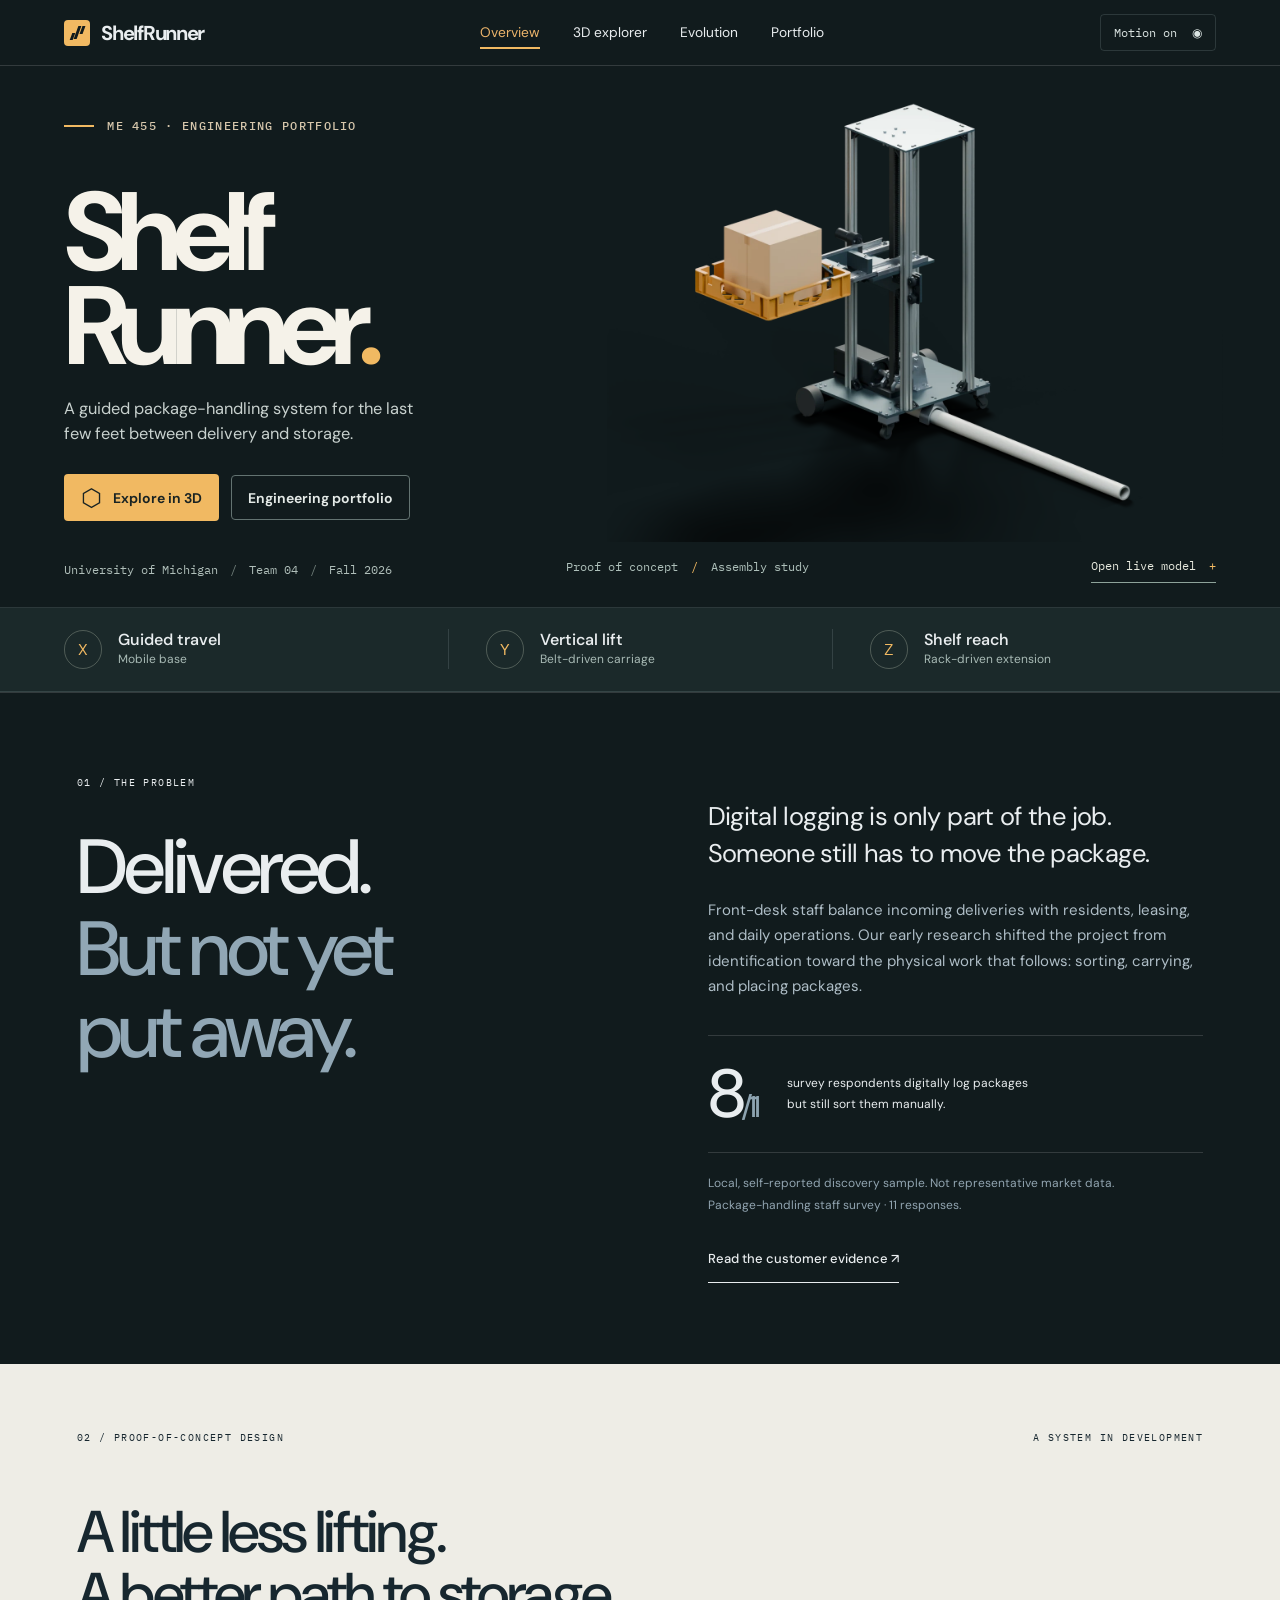
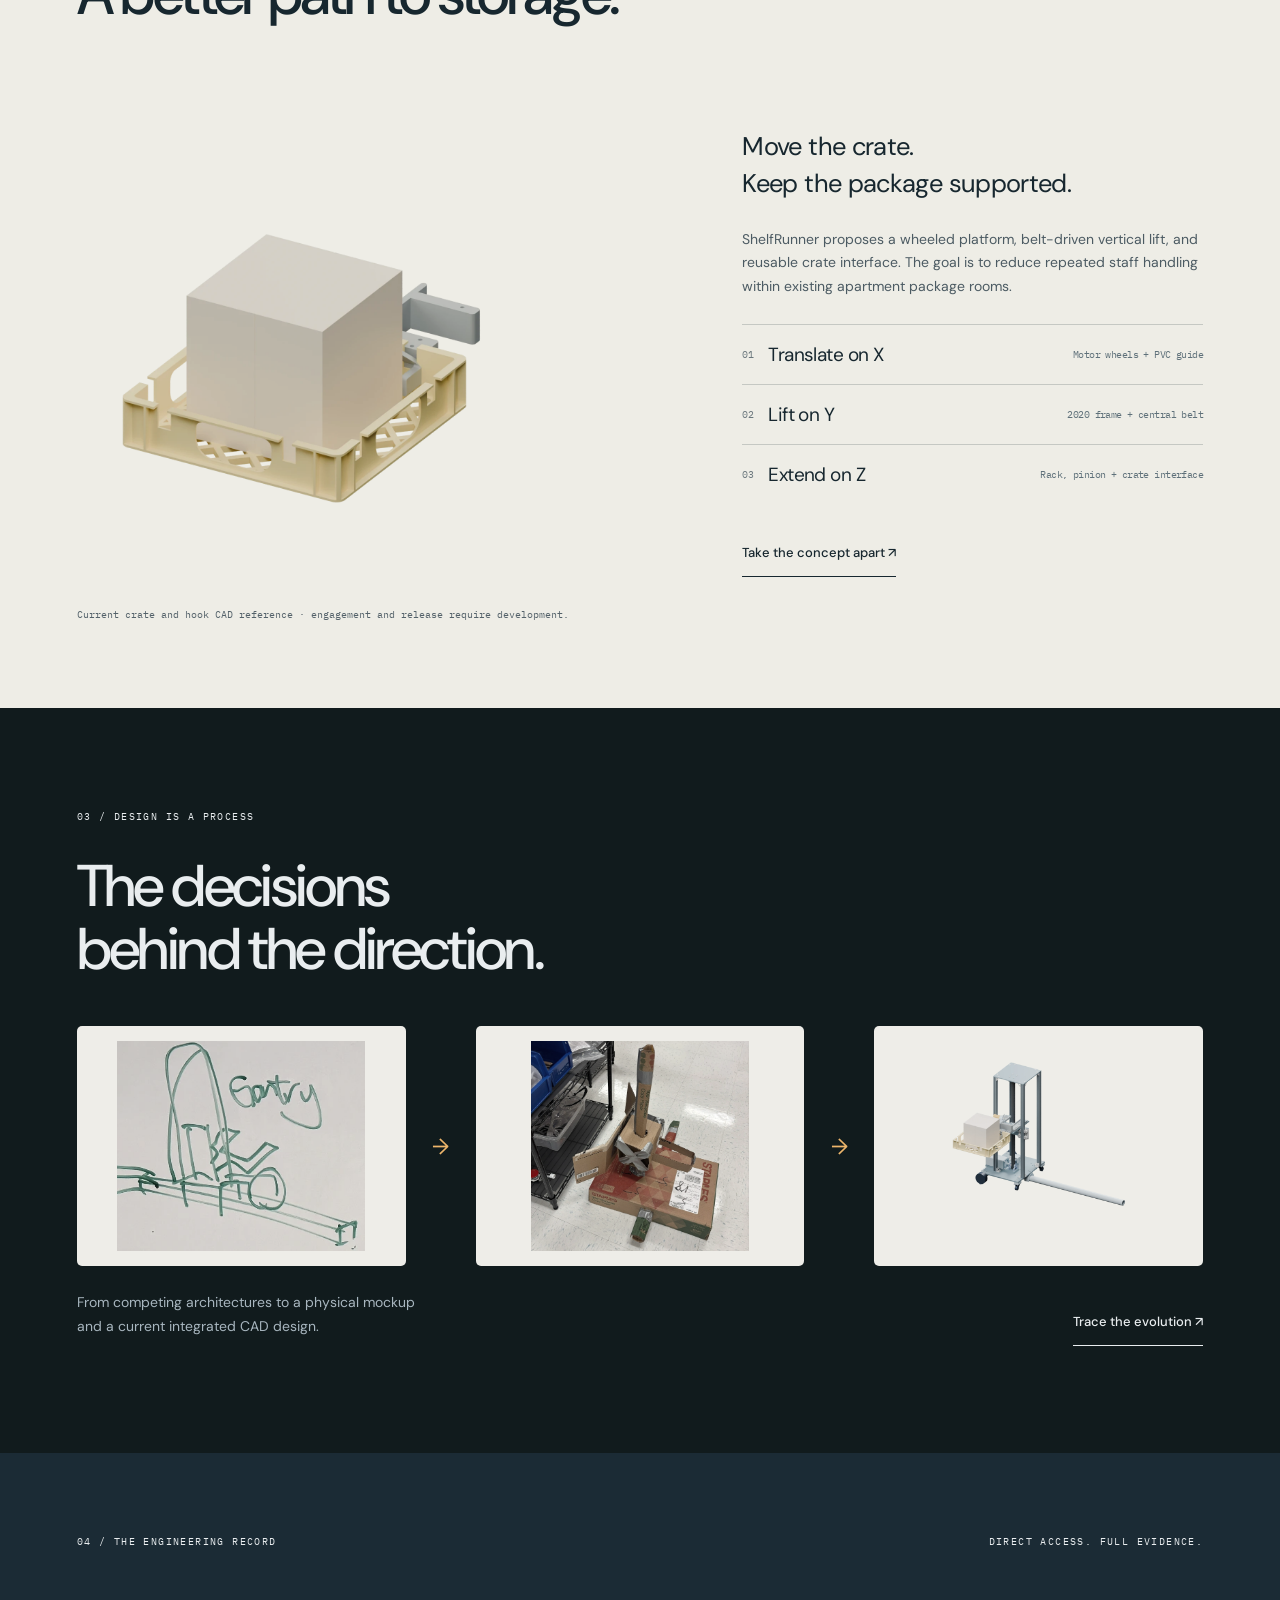
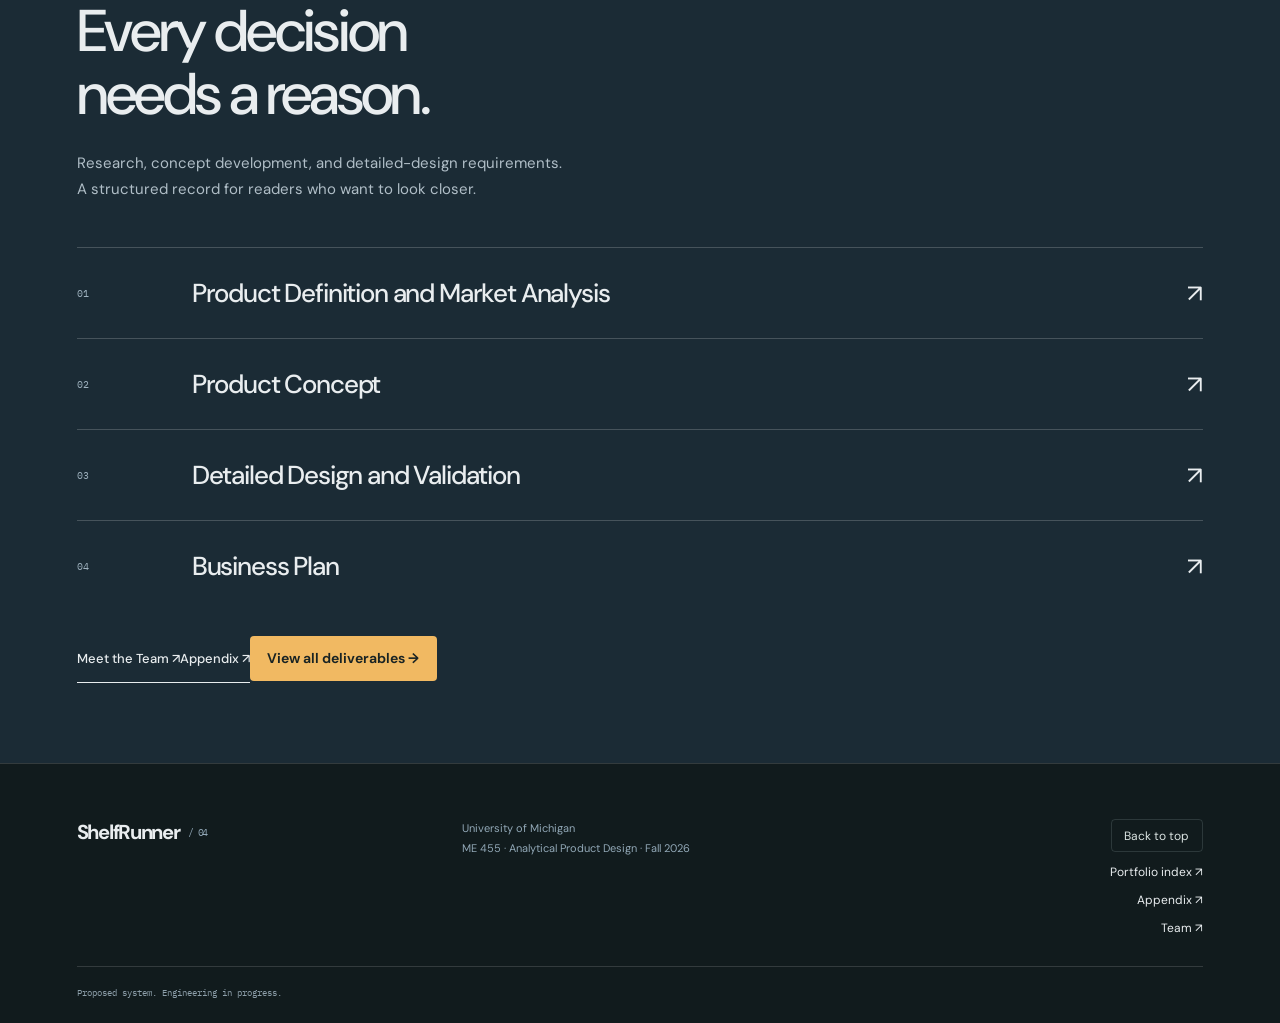
==== commit 18cd5502: "Unify cinematic CAD studies and improve responsive engineering tables" ====
--- a/site/index.html
+++ b/site/index.html
@@ -1,3 +1,3 @@
-<!doctype html><html lang="en"><head><meta charset="UTF-8"/><meta name="viewport" content="width=device-width,initial-scale=1"/><meta name="theme-color" content="#111b21"/><meta name="description" content="ShelfRunner — a proposed package-handling system. Explore the mechanism and the ME455 Team 4 engineering portfolio, University of Michigan."/><title>ShelfRunner — Engineering the last few feet.</title><link rel="icon" href="./favicon.svg"/>  <script type="module" crossorigin src="./assets/index-DgrcFDZG.js"></script>
-  <link rel="stylesheet" crossorigin href="./assets/index-Cm8FQhgP.css">
+<!doctype html><html lang="en"><head><meta charset="UTF-8"/><meta name="viewport" content="width=device-width,initial-scale=1"/><meta name="theme-color" content="#111b21"/><meta name="description" content="ShelfRunner — a proposed package-handling system. Explore the mechanism and the ME455 Team 4 engineering portfolio, University of Michigan."/><title>ShelfRunner — Engineering the last few feet.</title><link rel="icon" href="./favicon.svg"/>  <script type="module" crossorigin src="./assets/index-CE1X0zc6.js"></script>
+  <link rel="stylesheet" crossorigin href="./assets/index-D92F_ILq.css">
 </head><body><div id="root"></div><noscript><main><h1>ShelfRunner engineering portfolio</h1><p><a href="./engineering-drawings.html">Open engineering drawing files</a></p></main></noscript></body></html>
--- a/site/assets/index-D92F_ILq.css
+++ b/site/assets/index-D92F_ILq.css
@@ -0,0 +1 @@
+@import"https://fonts.googleapis.com/css2?family=DM+Sans:wght@400;450;500;550;600;650;700;750;800&family=IBM+Plex+Mono:wght@400;500&display=swap";:root{font-family:DM Sans,Arial,sans-serif;color:#e9edef;background:#111b21;font-synthesis:none;font-weight:400;--ink:#17272f;--paper:#f3f1eb;--muted:#a6b4bc;--amber:#edb56b;--line:#ffffff24;--mono:"IBM Plex Mono",monospace}*{box-sizing:border-box}html{scroll-behavior:smooth;scroll-padding-top:100px}body{margin:0}button,input,select{font:inherit}button,a{-webkit-tap-highlight-color:transparent}button{cursor:pointer}a{color:inherit;text-decoration:none}a:hover{color:var(--amber)}button:focus-visible,a:focus-visible,input:focus-visible,select:focus-visible,summary:focus-visible,[tabindex]:focus-visible{outline:3px solid #c47c27;outline-offset:5px}button{color:inherit}h1,h2,h3,p{margin-top:0}h1,h2,h3{font-weight:500;letter-spacing:-.045em}p{line-height:1.7}img{max-width:100%;height:auto;display:block}em{font-style:normal;color:#91a7b5}small{font-size:12px;line-height:1.6}h1{font-size:clamp(46px,7vw,96px);line-height:1.02}h2{font-size:clamp(34px,4.6vw,66px);line-height:1.07}h3{font-size:24px}.wrap{padding-left:6%;padding-right:6%;max-width:1600px;margin-inline:auto}.eyebrow{font:10px/1.7 var(--mono);letter-spacing:.14em;text-transform:uppercase;display:block}.mono{font:11px/1.6 var(--mono)}.status-dot{width:6px;height:6px;background:var(--amber);display:inline-block;border-radius:50%;margin-right:8px}.text-link{display:inline-flex;align-items:center;gap:30px;padding:15px 0;border:0;border-bottom:1px solid currentColor;background:none;font-size:13px;font-weight:500;text-align:left}.button{display:inline-flex;align-items:center;justify-content:space-between;gap:40px;padding:17px 23px;font-size:13px;font-weight:600}.primary{background:var(--amber);color:#14252e}.primary:hover{color:#14252e;background:#f8cc91}.section-top{display:flex;justify-content:space-between;align-items:center;gap:25px}.lead{font-size:clamp(22px,2vw,29px);letter-spacing:-.025em;line-height:1.45}.skip-link{position:fixed;top:-80px;left:20px;z-index:100;background:var(--amber);color:var(--ink);padding:14px}.skip-link:focus{top:10px}.site-nav{height:76px;padding:0 4%;display:flex;align-items:center;justify-content:space-between;gap:25px;position:sticky;top:0;z-index:20;background:#111b21f5;border-bottom:1px solid var(--line)}.brand{font-size:19px;font-weight:700;letter-spacing:-.05em;display:flex;align-items:center;gap:9px;white-space:nowrap}.brand-icon{color:var(--amber);font-size:36px;line-height:.4;transform:rotate(-35deg)}.brand-index{font:10px var(--mono);margin-left:8px;color:#879ca9}.site-nav nav{display:flex;gap:32px;align-items:center;font-size:12px}.site-nav nav a[aria-current]{color:var(--amber)}.nav-portfolio{border-left:1px solid var(--line);padding-left:32px}.nav-portfolio span{margin-left:20px}.motion-toggle{font:10px var(--mono);background:none;border:1px solid var(--line);border-radius:0;padding:10px 13px;white-space:nowrap}.motion-toggle span{margin-left:8px}.hero{padding:25px 4% 0;overflow:hidden}.hero-top{display:flex;justify-content:space-between}.hero-title{font-size:clamp(56px,12.3vw,190px);font-weight:750;letter-spacing:-.075em;line-height:.95;margin:34px 0 0;white-space:nowrap;position:relative;z-index:2;pointer-events:none}.hero-title span{color:#98aebc}.hero-title sup{font:12px var(--mono);letter-spacing:0;vertical-align:top;margin:12px 0 0 8px;display:inline-block}.hero-stage{min-height:440px;height:clamp(440px,38vw,580px);position:relative;display:grid;grid-template-columns:32% 68%}.hero-copy{align-self:center;position:relative;z-index:3;padding-top:20px}.hero-copy .eyebrow{color:#9cabb5;font-size:9px}.hero-copy h2{font-size:clamp(26px,3vw,45px);margin:20px 0}.hero-copy p:not(.eyebrow){font-size:13px;color:#afbac0;max-width:300px}.hero-copy .text-link{font-size:12px;display:flex;width:fit-content;margin-top:10px}.hero-model{position:absolute;inset:-62px 0 -5px 28%}.scene-viewport{width:100%;height:100%;position:relative}.hero-callout{position:absolute;right:4%;top:14%;font:9px/1.7 var(--mono);color:#a8bac4;letter-spacing:.07em}.hero-callout small{font:8px var(--mono);color:#8a9ba5}.cross{position:absolute;left:-30px;top:-8px;color:var(--amber);font-size:25px}.vertical-label{position:absolute;right:0;top:45%;writing-mode:vertical-rl;font:9px var(--mono);letter-spacing:.15em;color:#8095a1}.hero-bottom{border-top:1px solid var(--line);padding:24px 0;display:flex;justify-content:space-between;font:10px var(--mono);letter-spacing:.07em}.hero-bottom i{font-size:18px;margin-left:30px;font-style:normal}.hero-copy,.hero-top{animation:enter .85s ease both}.hero-title{animation:enter 1s ease both}@keyframes enter{0%{opacity:0;transform:translateY(18px)}to{opacity:1;transform:none}}.problem{display:grid;grid-template-columns:1fr 1fr;gap:12%;padding-top:140px;padding-bottom:140px;border-top:1px solid var(--line)}.problem h2{font-size:clamp(50px,6vw,90px);margin-top:35px}.problem-copy{padding-top:48px}.problem-copy>p:not(.lead){color:#aebdc6;font-size:15px}.stat-line{border-block:1px solid var(--line);margin:35px 0 18px;padding:24px 0;display:flex;gap:30px;align-items:center}.stat-line strong{font-size:68px;font-weight:450;letter-spacing:-.07em;line-height:1}.stat-line strong span{font-size:30px;color:#8da3b0}.stat-line p{font-size:12px;margin:0}.problem-copy small{color:#91a4b0}.problem-copy .text-link{display:flex;width:fit-content;margin-top:20px}.principle{background:#e9e7df;color:var(--ink);padding-top:65px;padding-bottom:85px}.principle h2{margin:55px 0}.principle-layout{display:grid;grid-template-columns:1.2fr 1fr;gap:10%;align-items:center}.principle-layout figure{margin:0}.principle-layout figure img{mix-blend-mode:multiply;max-height:500px;object-fit:contain}.principle-layout figcaption{font:10px/1.7 var(--mono);color:#54626a;margin-top:25px}.principle-layout p:not(.lead){font-size:14px;color:#4c5b63}.mechanism-list{list-style:none;padding:0;margin:25px 0}.mechanism-list li{border-top:1px solid #17272f30;padding:17px 0;display:flex;align-items:center;gap:15px;font-size:19px;letter-spacing:-.03em}.mechanism-list li>span{font:10px var(--mono);color:#6a777d}.mechanism-list small{margin-left:auto;font:10px var(--mono);color:#5f717a}.evolution-teaser{padding-block:100px}.evolution-teaser h2{margin:30px 0 45px}.evolution-strip{display:grid;grid-template-columns:1fr 30px 1fr 30px 1fr;align-items:center;gap:20px}.evolution-strip img{width:100%;height:240px;object-fit:contain;background:#e9e7df;padding:15px;filter:saturate(.65)}.evolution-strip>span{text-align:center;color:var(--amber);font-size:22px}.evolution-teaser .section-top{margin-top:25px}.evolution-teaser p{color:#a8b6bf;font-size:14px}.portfolio-door{background:#1b2b35;padding-block:80px}.portfolio-door h2{margin:50px 0 25px}.portfolio-door>p{color:#b0bec7;font-size:15px}.gate-link{display:flex;align-items:center;border-top:1px solid #ffffff30;padding:28px 0;gap:40px}.gate-link:first-of-type{margin-top:45px}.gate-link>span:first-child{font:10px var(--mono);min-width:75px;color:#9fb2bf}.gate-link h3{font-size:26px;margin:0}.gate-link>span:last-child{margin-left:auto;font-size:25px}.portfolio-door .button{margin-top:25px}.site-footer{display:grid;grid-template-columns:1fr 1fr 1fr;align-items:start;padding:55px 6% 25px;border-top:1px solid var(--line);gap:30px}.site-footer .brand span{font:10px var(--mono);color:#92a8b7}.site-footer p{font-size:11px;line-height:1.8;color:#92a8b7}.site-footer>div{display:flex;flex-direction:column;gap:12px;font-size:12px;align-items:flex-end}.site-footer>small{grid-column:1/-1;border-top:1px solid var(--line);padding-top:20px;color:#8d9faa;font:9px var(--mono)}.light-site{background:var(--paper);color:var(--ink);--line:#14252e24;--muted:#53636c}.light-site .site-nav{background:#f3f1ebf5}.light-site .brand-icon{color:#a86422}.light-site .site-nav nav a[aria-current]{color:#a35c18}.light-site a:hover{color:#9a5b1b}.light-site em{color:#74838b}.light-site .site-footer p,.light-site .site-footer small{color:#52656f}.doc-heading{padding:65px 0 45px;max-width:920px}.doc-heading .eyebrow{color:#6b7d87;margin-bottom:30px}.doc-heading h1{margin:0 0 30px}.doc-heading>p{max-width:650px;font-size:16px;color:#566772}.portfolio-index{padding-bottom:90px}.index-tools{display:flex;gap:25px;align-items:end;padding:25px 0;border-top:1px solid var(--line)}.index-tools label{display:flex;flex-direction:column;gap:10px;font:10px var(--mono);text-transform:uppercase;letter-spacing:.05em}.index-tools label:first-child{flex:1}.index-tools input,.index-tools select{border:1px solid #aab2b3;background:#faf9f5;border-radius:0;color:var(--ink);padding:14px 16px;font:14px DM Sans,Arial;min-height:48px}.gate-tabs{display:flex;border-bottom:1px solid var(--line);gap:25px;align-items:center}.gate-tabs button{background:none;border:0;border-bottom:3px solid transparent;padding:20px 0;font-size:13px;color:#667781}.gate-tabs button[aria-pressed=true]{border-color:var(--ink);color:var(--ink)}.gate-tabs>a{margin-left:auto;font-size:12px}.index-count{font:10px var(--mono);margin:24px 0;color:#62747f}.index-gate{padding:40px 0 60px;border-bottom:1px solid var(--line)}.index-gate-heading{display:flex;align-items:center;gap:30px;margin-bottom:35px}.gate-number{font-size:75px;line-height:1;color:#a6b0b4;letter-spacing:-.06em;font-weight:400}.index-gate-heading h2{font-size:30px;margin:10px 0 0}.deliverable-links{display:grid;grid-template-columns:1fr 1fr;column-gap:35px;margin-bottom:35px}.deliverable-links a{padding:16px 0;border-top:1px solid var(--line);display:flex;justify-content:space-between;font-size:15px}.deliverable-links a span{color:#8b622f}.requirements-list details{border-top:1px solid var(--line)}summary{list-style:none;cursor:pointer}summary::-webkit-details-marker{display:none}.requirements-list summary{display:flex;align-items:center;gap:20px;font-size:14px;padding:20px 0;font-weight:600}.requirements-list summary small{margin-left:auto;font:10px var(--mono);color:#637780}.requirements-list summary>span{font-weight:400;font-size:23px;width:20px}.requirements-list details[open] summary>span{transform:rotate(45deg)}.requirement-row{display:grid;grid-template-columns:80px 1fr 110px 20px;gap:20px;padding:20px 12px;border-top:1px solid #17272f15;font-size:13px;align-items:start}.requirement-row:hover{background:#e9e7df}.requirement-row small{display:block;color:#6a7d88;margin-top:8px;font:10px var(--mono)}.badge{font:9px/1.3 var(--mono);border:1px solid currentColor;display:inline-block;white-space:nowrap;width:fit-content;padding:5px 7px}.badge.needs-review{color:#845218;background:#ad7d2410}.badge.missing{color:#924c40;background:#a34e3b0b}.badge.complete{color:#2e6852;background:#326b4e0a}.badge.not-yet-applicable{color:#626c74}.index-foot{display:flex;gap:80px;margin-top:40px;font-size:14px}.index-foot p{max-width:600px;font-size:12px;color:#6a7b85}.empty-state{padding:80px 0}.document-layout{display:grid;grid-template-columns:250px minmax(0,1fr);gap:65px;max-width:1520px;margin:auto;padding:0 5%}.doc-sidebar{position:sticky;top:105px;align-self:start;height:calc(100vh - 130px);overflow-y:auto;padding:25px 0}.back-link{font-size:12px;display:block;margin-bottom:38px}.doc-sidebar>.eyebrow{color:#6b7d87;margin-bottom:16px}.doc-sidebar nav{display:flex;flex-direction:column;gap:5px}.doc-sidebar nav a{font-size:12px;line-height:1.5;padding:8px 10px;border-left:2px solid transparent}.doc-sidebar nav a[aria-current]{border-left-color:#ba7c33;background:#e7e6df;font-weight:600}.on-this-page{margin:25px 0;border-top:1px solid var(--line);padding-top:15px;font-size:12px}.on-this-page a{display:block;font-size:11px;margin-top:12px;color:#60717a}.print-link{font-size:11px;border:0;background:none;border-bottom:1px solid currentColor;padding:10px 0;margin-top:25px}.document{min-width:0;padding-bottom:80px}.document>.doc-heading{padding-bottom:30px}.document .doc-heading h1{font-size:clamp(38px,5vw,65px)}.doc-meta{display:flex;flex-wrap:wrap;align-items:center;gap:15px;font:10px/1.8 var(--mono);color:#657781}.document p{font-size:15px;line-height:1.85;max-width:850px}.document h2{font-size:30px;margin:55px 0 22px;letter-spacing:-.035em}.engineering-note{border-left:3px solid #b7792f;background:#e8e2d4;padding:20px 24px;margin:30px 0;font-size:13px;line-height:1.8}.engineering-note>.eyebrow{color:#855a27;margin-bottom:8px}.engineering-note p{font-size:13px;margin-bottom:0}.page-marker{font:9px var(--mono);letter-spacing:.13em;color:#71838b;border-top:1px solid #17272f20;display:block;padding-top:20px;margin:45px 0 20px}.source-narrative{margin-top:60px}.source-narrative>div>h2{margin-top:30px}.source-figure{margin:30px 0 40px}.figure-button{position:relative;background:#e8e7e2;border:1px solid #17272f15;padding:20px;width:100%;display:flex;justify-content:center}.figure-button img{max-height:620px;max-width:100%;width:auto;object-fit:contain}.figure-button>span{position:absolute;bottom:12px;right:12px;background:#17272f;color:#fff;padding:8px 10px;font:9px var(--mono)}figcaption{font-size:12px;line-height:1.65;margin-top:15px;color:#546873}figcaption small{display:block;font:9px/1.7 var(--mono);color:#6c808b;margin-top:7px}.technical-table{margin:40px 0}.technical-table figcaption h3{margin:8px 0 20px;color:var(--ink);font-size:24px}.technical-table .caption{font-size:11px;line-height:1.7;color:#61747f;margin-top:15px}.table-scroll{overflow:auto;max-width:100%;border:1px solid #ccd0cb;background:#f9f8f3}table{border-collapse:collapse;width:100%;font-size:12px;line-height:1.55}th,td{text-align:left;vertical-align:top;padding:13px 15px;border-bottom:1px solid #d6dad5;min-width:100px}th:first-child{min-width:160px}thead{background:#243b49;color:#f3f1eb}thead th{font-size:11px;font-weight:500}tbody th{font-weight:500}tbody tr:nth-child(2n){background:#e9ece7}tbody tr:hover{background:#e2e7df}.technical-table:has(#qfd) th{white-space:normal}dialog{background:var(--paper);color:var(--ink);border:0;padding:25px;max-width:94vw;max-height:94vh;overflow:auto}dialog::backdrop{background:#071219dd}dialog img{max-width:100%;width:auto;margin:30px auto 10px}dialog p{font-size:13px}.dialog-close{position:sticky;top:0;float:right;padding:12px 18px;border:0;color:#fff;background:#243b49;z-index:2}.document-end{display:flex;justify-content:space-between;border-top:1px solid var(--line);padding-top:25px;margin-top:40px;font-size:12px}.source-list a{display:grid;grid-template-columns:1fr auto;gap:8px;padding:18px 0;border-top:1px solid var(--line);font-size:14px}.source-list code{font:10px var(--mono);color:#6b7e89;grid-column:1;overflow-wrap:anywhere}.source-list .badge{grid-column:2;grid-row:1/3;align-self:center}.reference-links li{padding:10px 0;font-size:13px;overflow-wrap:anywhere}.reference-links small{display:block;color:#71828a;font:10px var(--mono)}.cad-section figure{margin:25px 0}.cad-section img{max-height:550px;width:100%;object-fit:contain;background:#fff;padding:20px}.cad-section figcaption{font:10px/1.7 var(--mono)}.explore-intro{padding:65px 6% 40px}.explore-intro h1{margin:30px 0}.explore-intro>p{color:#aab9c2;font-size:14px}.explore-story{position:relative}.explore-stage{height:calc(100svh - 76px);position:sticky;top:76px;width:100%;padding-left:35%;background:#13212a}.stage-caption{position:absolute;left:44%;bottom:30px;font:9px var(--mono);color:#b2c1ca}.chapter-copy{position:relative;margin-top:calc(-100svh + 76px);pointer-events:none}.chapter{height:110svh;display:flex;flex-direction:column;justify-content:center;width:39%;padding:50px 2% 50px 6%;scroll-margin-top:76px}.chapter>*{pointer-events:auto}.chapter h2{font-size:clamp(32px,3.4vw,53px);margin:30px 0 25px}.chapter .eyebrow{color:var(--amber)}.chapter>p{font-size:14px;color:#c0cbd2;line-height:1.8}.chapter .chapter-note{font:10px/1.9 var(--mono);color:#91a8b7;border-top:1px solid var(--line);padding-top:18px;margin-top:10px}.chapter .text-link{align-self:start;font-size:12px;margin-top:15px}.chapter-switch{display:flex;position:absolute;right:4%;bottom:25px;gap:4px}.chapter-switch button{background:#14212a;color:#92a9b7;border:1px solid #ffffff25;padding:10px;font:10px var(--mono)}.chapter-switch button[aria-current]{background:var(--amber);color:var(--ink)}.model-label{font:9px var(--mono);background:#13212ae8;color:#edb56b;padding:8px 12px;border-left:1px solid #edb56b;white-space:nowrap;pointer-events:none}.component-register{display:grid;grid-template-columns:1fr 1fr;gap:12%;padding-block:100px}.component-register h2{margin:30px 0}.component-register details{border-top:1px solid var(--line);padding:20px 0}.component-register summary{display:flex;justify-content:space-between;font-size:14px}.component-register p{color:#b6c5ce;font-size:13px;margin:20px 0 10px}.component-register small{font:9px var(--mono);color:#889eac}.explore-exit{padding:30px 6% 70px;display:flex;justify-content:space-between;font-size:14px}.still-model{height:100%;display:flex;flex-direction:column;justify-content:center;padding:35px}.still-model img{max-height:70%;object-fit:contain;background:#e9e7df}.still-model p{font:10px/1.8 var(--mono);color:#b0c0c9;margin-top:20px}.explore-still .explore-stage{display:none}.explore-still .chapter-copy{margin:0}.explore-still .chapter{height:auto;min-height:600px;width:100%;max-width:1100px;margin:auto;padding:70px 6%;display:block}.chapter-still{max-height:400px;object-fit:contain;background:#fff;margin-top:25px}.scene-loading{height:100%;display:grid;place-items:center;color:#99aeba;font:11px var(--mono)}.evolution-page{padding-bottom:100px}.evolution-page .doc-heading>p{color:#a4b6c1}.evolution-entry{display:grid;grid-template-columns:60px 1fr 1fr;gap:35px;border-top:1px solid var(--line);padding:60px 0;align-items:center}.evolution-number{font:26px var(--mono);color:var(--amber);align-self:start}.evolution-entry h2{font-size:35px;margin:22px 0}.evolution-entry p{font-size:14px;color:#b2c1cb}.evolution-entry small{font:9px/1.7 var(--mono);color:#8fa7b5;display:block}.evolution-entry .text-link{margin-top:15px;font-size:12px}.evolution-entry>img{height:340px;width:100%;object-fit:contain;background:#e9e7df;padding:20px}.page-loading{min-height:60vh;display:grid;place-items:center;font:12px var(--mono)}.reduced-motion *{animation:none!important;scroll-behavior:auto!important;transition:none!important}@media(min-width:1600px){.hero{max-width:1750px;margin:auto}.hero-title{font-size:190px}}@media(max-width:1000px){.site-nav{gap:15px}.site-nav nav{gap:18px}.nav-portfolio{padding-left:18px}.nav-portfolio span{margin-left:5px}.brand-index{display:none}.motion-toggle{padding:9px}.hero-stage{height:480px;grid-template-columns:38% 62%}.hero-model{left:30%;top:0}.hero-callout{top:7%;right:3%}.hero-copy h2{font-size:34px}.hero-title{font-size:12vw}.document-layout{grid-template-columns:190px minmax(0,1fr);gap:35px;padding:0 4%}.problem{gap:7%}.principle-layout{gap:6%}.mechanism-list small{font-size:9px}.stage-caption{left:42%;font-size:8px}.chapter-switch{bottom:60px}.evolution-entry{grid-template-columns:40px 1fr 1fr;gap:20px}}@media(max-width:700px){.site-nav{height:auto;min-height:86px;padding:13px 5%;display:grid;grid-template-columns:1fr auto;gap:14px}.site-nav .brand{font-size:18px}.site-nav nav{grid-row:2;grid-column:1/3;width:100%;justify-content:space-between;font-size:11px;gap:12px}.motion-toggle{grid-column:2;grid-row:1;font-size:9px;padding:7px 9px}.nav-portfolio{padding-left:12px}.desktop-only{display:none}.hero{padding:22px 5% 0}.hero-top{gap:15px}.hero-top .eyebrow{font-size:7px;letter-spacing:.08em}.hero-top>.eyebrow:last-child{text-align:right}.hero-title{font-size:11.65vw;margin-top:28px}.hero-title sup{font-size:7px;margin:5px 0 0 4px}.hero-stage{height:680px;display:flex;flex-direction:column;justify-content:flex-end}.hero-model{inset:0 -5% auto;height:365px}.hero-callout{right:8%;top:20px;font-size:7px}.hero-callout small{font-size:7px}.hero-copy{width:100%;padding:0 0 25px;align-self:initial}.hero-copy h2{font-size:35px;margin:15px 0}.hero-copy p:not(.eyebrow){max-width:330px;font-size:13px}.hero-copy .eyebrow{font-size:8px}.hero-copy .button{padding:14px 20px}.hero-copy .text-link{display:inline-flex;margin-left:15px;font-size:10px;gap:5px;max-width:150px;vertical-align:middle}.vertical-label{top:120px;font-size:7px}.hero-bottom{font-size:8px;letter-spacing:0;padding-block:19px}.hero-bottom i{margin-left:7px}.problem{grid-template-columns:1fr;gap:0;padding-top:75px;padding-bottom:70px}.problem h2{font-size:54px;margin:25px 0}.problem-copy{padding-top:15px}.problem-copy .lead{font-size:24px}.problem-copy>p:not(.lead){font-size:14px}.stat-line strong{font-size:58px}.stat-line{gap:25px}.stat-line p{font-size:11px}.principle{padding-block:50px}.principle .section-top{align-items:start}.principle .eyebrow{font-size:8px}.principle h2{margin:35px 0;font-size:38px}.principle-layout{grid-template-columns:1fr;gap:35px}.principle-layout figure img{max-height:350px}.mechanism-list small{font-size:10px}.evolution-teaser{padding-block:65px}.evolution-teaser h2{font-size:39px}.evolution-strip{gap:8px;grid-template-columns:1fr 10px 1fr 10px 1fr}.evolution-strip img{height:130px;padding:5px}.evolution-strip>span{font-size:14px}.evolution-teaser .section-top{display:block}.portfolio-door{padding-block:50px}.portfolio-door .section-top{align-items:start}.portfolio-door .eyebrow{font-size:8px}.portfolio-door h2{font-size:43px;margin-top:35px}.gate-link{gap:17px;padding:24px 0}.gate-link>span:first-child{min-width:47px;font-size:8px}.gate-link h3{font-size:20px}.site-footer{grid-template-columns:1fr 1fr;padding:40px 6% 25px;gap:25px}.site-footer p{font-size:10px}.site-footer>div{grid-column:1/3;flex-direction:row;justify-content:space-between;font-size:10px}.site-footer>small{font-size:8px}.doc-heading{padding:45px 0 25px}.doc-heading h1{font-size:52px}.doc-heading .eyebrow{font-size:8px;margin-bottom:20px}.doc-heading>p{font-size:14px}.index-tools{flex-direction:column;align-items:stretch;gap:20px}.index-tools input{font-size:12px}.gate-tabs{gap:20px;flex-wrap:wrap}.gate-tabs button{padding:15px 0;font-size:11px}.gate-tabs>a{margin:0 0 15px;width:100%;font-size:11px}.index-count{font-size:8px;line-height:1.8}.index-gate-heading{gap:20px}.gate-number{font-size:55px}.index-gate-heading h2{font-size:25px}.index-gate-heading .eyebrow{font-size:8px}.deliverable-links{grid-template-columns:1fr;gap:0}.deliverable-links a{font-size:14px}.requirement-row{grid-template-columns:1fr auto;gap:10px;padding:20px 0}.requirement-row>.mono{font-size:9px}.requirement-row>span:nth-child(2){grid-column:1/3;grid-row:2;font-size:12px}.requirement-row>.badge{grid-column:2;grid-row:1}.requirement-row>span:last-child{display:none}.requirements-list summary{font-size:12px;gap:12px}.requirements-list summary small{font-size:8px}.index-foot{display:block}.index-foot p{margin-top:25px}.document-layout{display:block;padding:0 6%}.doc-sidebar{height:auto;position:relative;top:0;overflow:visible;padding:20px 0;border-bottom:1px solid var(--line)}.doc-sidebar>.eyebrow,.doc-sidebar nav,.on-this-page,.print-link{display:none}.back-link{margin:0;font-size:12px}.document .doc-heading h1{font-size:39px;overflow-wrap:anywhere}.doc-meta{font-size:9px;overflow-wrap:anywhere}.document p{font-size:14px;line-height:1.8}.document h2{font-size:26px;margin-top:40px}.document h3{font-size:21px}.engineering-note{padding:16px;font-size:12px}.table-scroll{margin-right:-1px}.figure-button{padding:8px}.figure-button>span{font-size:7px;padding:6px}.source-figure figcaption{font-size:11px}.source-list a{grid-template-columns:1fr;font-size:13px}.source-list .badge{grid-row:3;grid-column:1}.source-list code{font-size:8px}.document-end{font-size:10px;gap:20px}.explore-intro{padding:45px 6% 25px}.explore-intro h1{font-size:47px}.explore-intro .eyebrow{font-size:8px}.explore-stage{top:102px;height:calc(100svh - 102px);padding-left:0;padding-top:0}.explore-stage .scene-viewport{height:55%}.chapter-copy{margin-top:calc(-100svh + 102px)}.chapter{height:110svh;width:100%;padding:44svh 7% 20px;justify-content:flex-start;scroll-margin-top:102px}.chapter h2{font-size:31px;margin:15px 0}.chapter>p{font-size:12px;line-height:1.65;margin-bottom:12px}.chapter .eyebrow{font-size:8px}.chapter .chapter-note{font-size:9px;padding-top:10px;margin-top:5px}.chapter .text-link{font-size:10px;margin-top:0;padding:8px 0}.stage-caption{left:7%;top:40%;bottom:auto;font-size:7px}.chapter-switch{right:5%;bottom:auto;top:3%}.chapter-switch button{font-size:8px;padding:7px}.model-label{font-size:7px;padding:6px 8px}.component-register{grid-template-columns:1fr;gap:30px;padding-block:65px}.component-register h2{font-size:40px;margin-bottom:0}.explore-exit{flex-direction:column;gap:20px;font-size:12px}.explore-still .chapter{min-height:0;padding-block:45px}.explore-still .chapter-still{max-height:300px}.evolution-page .doc-heading h1{font-size:48px}.evolution-entry{grid-template-columns:30px 1fr;gap:20px;padding-block:35px}.evolution-entry>img{grid-column:2;height:250px}.evolution-entry h2{font-size:30px}.evolution-entry p{font-size:13px}.evolution-number{font-size:19px}.still-model{padding:25px}.hero .still-model p{font-size:8px}}@media(prefers-reduced-motion:reduce){html{scroll-behavior:auto}*,*:before,*:after{animation:none!important;transition:none!important}}@media print{.site-nav,.site-footer,.doc-sidebar,.skip-link,.figure-button>span,.document-end,.motion-toggle{display:none!important}.document-layout{display:block;padding:0}.document{padding:0}.light-site{background:#fff}.doc-heading{padding-top:0}.document .doc-heading h1{font-size:30pt}.engineering-note{background:#f3f3f3}.table-scroll{overflow:visible}table{font-size:8pt}.technical-table{break-inside:avoid}th,td{padding:5px;min-width:0}.source-figure img{max-height:450px}.document p{font-size:10pt}.badge{font-size:7pt}.document h2{font-size:20pt}.source-figure{break-inside:avoid}a[href^=http]:after{content:" (" attr(href) ")";font-size:8pt}}@media(max-width:700px){.explore-stage{height:42svh;z-index:3;top:86px}.explore-stage .scene-viewport{height:100%}.chapter-copy{margin-top:0}.chapter{height:90svh;padding:38px 7% 30px;scroll-margin-top:calc(86px + 42svh);justify-content:flex-start;background:#13212a}.stage-caption{top:auto;bottom:12px;font-size:7px}.chapter-switch{top:10px}.explore-still .chapter{height:auto}.explore-still .chapter-copy{margin:0}}.projected-label{position:absolute;transform:translate(-20%,-50%)}.deliverable-links[hidden]{display:none}:root{--surface:#111b21;--surface-raised:#1b2b35;--text:#e9edef;--text-secondary:#b5c3cc;--reading-width:800px;--rule:#ffffff24;--space-section:72px}.academic-site{background:var(--surface);color:var(--text);--line:var(--rule);--muted:var(--text-secondary)}.academic-site .doc-heading>p,.academic-site .document p,.academic-site .source-narrative p{color:var(--text-secondary)}.academic-site .doc-heading{padding-top:65px}.academic-site .doc-heading h1{font-size:clamp(44px,5.7vw,80px);max-width:940px;font-weight:500;letter-spacing:-.055em}.academic-opening{border-bottom:1px solid var(--line);margin-bottom:45px;animation:enter .45s ease both}.academic-opening .eyebrow{color:var(--amber)}.academic-site .doc-meta{color:#9eb2bf}.academic-site .document-layout{grid-template-columns:250px minmax(0,1fr);gap:6%;max-width:1600px;margin:auto;padding:0 4%}.academic-site .document{max-width:940px;min-width:0;padding-bottom:60px}.academic-site .document>section>p,.academic-site .source-narrative>div>p{max-width:var(--reading-width);font-size:16px;line-height:1.85}.academic-site .document h2{font-size:clamp(27px,3.2vw,42px);line-height:1.15;margin:24px 0}.academic-site .document h3{font-size:23px}.academic-site .doc-sidebar{top:76px;max-height:calc(100svh - 76px);padding-top:35px;scrollbar-width:thin}.academic-navigation .back-link{color:var(--amber);font:10px var(--mono);padding-bottom:26px;display:block}.academic-navigation details{border-top:1px solid var(--line);padding:16px 0}.academic-navigation summary{display:flex;align-items:flex-start;gap:10px;font-size:12px;line-height:1.5;list-style:none;cursor:pointer}.academic-navigation summary>span{color:#8198a7;font:9px var(--mono);padding-top:3px}.academic-navigation summary i{font:14px var(--mono);margin-left:auto;color:var(--amber)}.academic-navigation details[open] summary i{transform:rotate(45deg)}.academic-navigation details>div{padding:13px 0 0 22px}.academic-navigation a{display:block;font-size:12px;line-height:1.5;padding:9px;color:#a7bac6;border-left:1px solid transparent}.academic-navigation a[aria-current]{color:var(--amber);border-left-color:var(--amber);background:#edb56b0a}.academic-navigation .standalone-page{padding:16px 0;border-top:1px solid var(--line);display:flex;justify-content:space-between}.mobile-portfolio-menu{display:none}.academic-site .print-link{color:#9eb2bf;border-color:var(--line);margin-top:22px}.engineering-section{padding:25px 0 45px;border-bottom:1px solid var(--line)}.section-number{font:11px var(--mono);color:var(--amber)}.engineering-equation{margin:25px 0;padding:28px;background:var(--surface-raised);border-left:2px solid var(--amber);font:clamp(15px,2vw,23px)/1.8 var(--mono);overflow:auto}.academic-site .engineering-note{background:#edb56b0b;border:1px solid #edb56b38;border-left:2px solid var(--amber);color:#d1dbe1}.academic-site .engineering-note .eyebrow{color:var(--amber)}.academic-site .technical-table{margin:40px 0}.academic-site .technical-table figcaption{padding:20px 0}.academic-site .technical-table figcaption h3{margin:8px 0}.academic-site .technical-table table{color:#253943;background:#f0eee7}.academic-site .technical-table th,.academic-site .technical-table td{border-color:#25394324;font-size:12px;line-height:1.6;padding:15px}.academic-site .technical-table thead th{background:#263b47;color:#e9edef}.academic-site .technical-table tbody th{background:#e3e5df}.academic-site .technical-table .caption{color:#9db0bd;font-size:11px;margin-top:14px}.academic-site .table-scroll{border:1px solid var(--line);max-width:100%;overflow:auto}.academic-site .source-figure{margin:45px 0}.academic-site .source-figure figcaption{color:#bccad3;font-size:12px;line-height:1.8;padding-top:16px}.academic-site .source-figure figcaption small{color:#90a6b5}.academic-site .figure-button{background:#eae8e1;padding:18px}.academic-site .cad-section{margin:40px 0}.academic-site .cad-section img{background:#ebe9e3;padding:25px;width:100%;max-height:500px;object-fit:contain}.academic-site .cad-section figcaption{font-size:12px;color:#acbec9;padding:16px 0}.academic-site .source-narrative{padding-top:40px}.academic-site .source-narrative>h2{color:var(--amber);font-size:24px}.academic-site .reference-links{border-top:1px solid var(--line);margin-top:40px}.academic-site .reference-links li{overflow-wrap:anywhere;font-size:13px;margin:10px 0}.academic-site .academic-site .academic-site .academic-site .academic-site .academic-site .badge{color:#c5d0d6;background:#ffffff0a;border-color:#ffffff30}.academic-site .badge.complete{color:#a4d8bc;background:#224739}.academic-site .badge.missing{color:#f0bca7;background:#472f2a}.academic-site .badge.needs-review{color:#edc88e;background:#403827}.academic-pagination{display:grid;grid-template-columns:1fr 1fr;gap:30px;margin-top:60px;padding-top:30px;border-top:1px solid var(--line)}.academic-pagination a{font-size:19px;line-height:1.4}.academic-pagination a:last-child{text-align:right}.academic-pagination span{display:block;font:10px var(--mono);color:var(--amber);margin-bottom:15px}.index-opening{position:relative;overflow:hidden;min-height:390px}.index-opening h1{position:relative;z-index:1}.opening-index{position:absolute;right:0;top:20px;font-size:300px;line-height:1;color:#ffffff04;font-weight:700;letter-spacing:-.08em;pointer-events:none}.academic-site .index-opening h1{font-size:clamp(60px,8vw,115px)}.portfolio-map>section{padding:38px 0 55px;border-top:1px solid var(--line)}.academic-site .index-gate-heading{align-items:start}.academic-site .index-gate-heading h2{font-size:clamp(26px,3.8vw,48px);max-width:680px;margin:0}.academic-site .gate-number{color:#718b9b}.academic-site .deliverable-links a{display:flex;gap:18px;color:#d5dfe4;border-color:var(--line);padding:21px 0}.academic-site .deliverable-links a>span:last-child{margin-left:auto;color:var(--amber)}.page-order{font:10px var(--mono);color:#788f9e}.standalone-index{display:grid;grid-template-columns:1fr 1fr;gap:45px;padding:35px 0;border-block:1px solid var(--line)}.standalone-index a{display:flex;justify-content:space-between;font-size:28px}.standalone-index a span{color:var(--amber)}.coverage-index{padding:85px 0}.coverage-index h2{margin:25px 0 40px}.academic-site input,.academic-site select{background:#1b2b35;color:var(--text);border:1px solid #ffffff30}.academic-site .requirements-list summary{color:var(--text)}.academic-site .requirement-row{color:var(--text-secondary)}.academic-site .index-count,.academic-site .caption{color:#9db1bf}.academic-site .index-tools label{color:#b7c8d2}@media(max-width:1100px){.academic-site .document-layout{grid-template-columns:210px minmax(0,1fr);gap:4%}.academic-site .document .doc-heading h1{font-size:48px}}@media(max-width:800px){.academic-site .document-layout{display:block;padding-inline:6%}.academic-site .doc-sidebar{position:relative;top:0;max-height:none;padding:18px 0;border-bottom:1px solid var(--line)}.desktop-portfolio-menu,.academic-site .print-link{display:none}.mobile-portfolio-menu{display:block}.mobile-portfolio-menu>summary{display:flex;justify-content:space-between;cursor:pointer;font:11px var(--mono);color:var(--amber);padding:7px 0}.academic-site .doc-sidebar nav{display:block}.academic-navigation{padding:20px 0}.academic-site .doc-heading{padding-top:40px}.academic-site .document .doc-heading h1{font-size:clamp(37px,7vw,55px);overflow-wrap:normal}.academic-site .document>section>p,.academic-site .source-narrative>div>p{font-size:15px}.academic-site .doc-meta{flex-wrap:wrap}.academic-pagination a{font-size:16px}.academic-site .site-nav{gap:12px}.academic-site .index-gate-heading,.standalone-index{gap:20px}.standalone-index a{font-size:22px}.engineering-section{padding-bottom:30px}.academic-site .doc-sidebar .back-link{margin-bottom:5px}}@media print{.academic-site{background:#fff;color:#17272f}.academic-site .document p{color:#17272f}.academic-site .doc-sidebar,.academic-pagination{display:none}.academic-site .document-layout{display:block}.academic-site .doc-heading h1{font-size:30pt}.academic-site .academic-site .technical-table table{color:#000}}.academic-site .doc-sidebar nav a[aria-current]{background:#edb56b0d;color:var(--amber);border-left-color:var(--amber)}.academic-site .doc-sidebar nav a:hover{background:#ffffff08;color:var(--amber)}.academic-site .academic-opening>p{max-width:760px;font-size:19px;line-height:1.6}.academic-site .source-figure dialog{color:var(--text);background:var(--surface)}@media(max-width:700px){.academic-site .academic-opening>p{font-size:16px}.academic-site .document h2{font-size:29px}.academic-site .technical-table th,.academic-site .technical-table td{font-size:11px;padding:12px}}@media(max-width:800px){.academic-site .doc-sidebar{height:auto;overflow:visible}}#fig-new-dispatch-logo .figure-button img{max-height:260px;object-fit:contain}.academic-site .technical-table figcaption,.academic-site .technical-table figcaption h3{color:var(--text)}.academic-site .technical-table figcaption .eyebrow{color:#9db1bf}.content-block{scroll-margin-top:110px;min-width:0}.academic-opening .lead{max-width:840px;color:var(--muted);font-size:clamp(18px,2vw,23px);line-height:1.65}.anchor-alias{display:block;scroll-margin-top:110px}.hero-model{background:radial-gradient(ellipse at 48% 55%,#30465350,transparent 64%)}.cad-anchor{display:block;white-space:nowrap;font:10px/1.4 var(--mono);color:#f3d4a6;background:#14232bea;border:1px solid #e7b57555;padding:9px 12px;transform:translate(25px,-30px)}.cad-anchor:before{content:"";position:absolute;width:28px;height:1px;background:#e7b575;left:-25px;bottom:0;transform:rotate(-35deg);transform-origin:right}.inspection-controls{position:absolute;bottom:62px;right:5%;display:flex;flex-wrap:wrap;gap:8px;max-width:460px;justify-content:flex-end;z-index:5;font:10px var(--mono)}.inspection-controls button,.inspection-controls select,.inspection-controls label{background:#182932e8;border:1px solid #9db4c144;color:#e9edef;padding:9px 12px;font:inherit}.inspection-controls label{display:flex;align-items:center;gap:8px}.inspection-controls input{width:90px;accent-color:var(--amber)}.still-model img{object-fit:contain;max-height:90%;border-radius:2px}.chapter-switch{gap:4px}@media(max-width:700px){.inspection-controls{bottom:30px;right:3%;max-width:90%;font-size:8px}.inspection-controls button,.inspection-controls select,.inspection-controls label{padding:6px}.cad-anchor{display:none}.hero-callout{top:6%;right:8%}}.hero-model:has(.still-model) .hero-callout{display:none}.cad-overlay-label{position:absolute;visibility:hidden;pointer-events:none;z-index:4}.cad-loading{position:absolute;inset:0;display:grid;place-items:center;background:#14232b;pointer-events:none}.cad-loading img{max-width:80%;max-height:85%;object-fit:contain}.scene-viewport{background:#14232b;isolation:isolate}.cad-canvas{position:absolute;inset:0;opacity:0;transition:opacity .45s ease}.cad-canvas.is-ready{opacity:1}.cad-loading{background:#14232b;color:#9db0bc;font:10px/1.6 var(--mono);letter-spacing:.08em}.cad-loading i{font-style:normal;color:var(--amber)}.still-model{padding:0;background:#14232b;position:relative;height:100%}.still-model img{width:100%;height:100%;max-height:none;object-fit:contain}.still-model p{position:absolute;bottom:12px;left:20px;right:20px;margin:0;color:#9db0bc;font:9px var(--mono)}.chapter-still{background:#14232b}.scene-viewport:has(.cad-canvas:not(.is-ready)) .inspection-controls{visibility:hidden}.still-model picture{display:block;width:100%;height:100%;background:#14232b}.still-model img{background:#14232b;border-radius:0}#fig-new-functional dialog{width:94vw}#fig-new-functional dialog img{width:1800px;max-width:none;margin:30px 0 10px}.content-block[id^=activity25-drawing-] .figure-button img{max-height:none}.content-block[id^=activity25-drawing-] dialog{width:94vw}.content-block[id^=activity25-drawing-] dialog img{max-width:none;max-height:none;width:auto;margin-top:30px}.eco-charts{display:grid;grid-template-columns:repeat(auto-fit,minmax(min(100%,275px),1fr));gap:16px;margin-bottom:20px}.eco-chart{padding:16px;background:var(--surface-raised);border:1px solid var(--line)}.eco-chart h4{margin:0 0 14px}.eco-chart-row{display:grid;grid-template-columns:1fr auto;gap:3px 12px;margin-top:10px;font-size:13px}.eco-chart-value{font-family:var(--mono)}.eco-chart-track{position:relative;grid-column:1 / -1;height:10px;background:var(--line)}.eco-chart-zero,.eco-chart-bar{position:absolute;inset-block:0}.eco-chart-zero{z-index:1;border-left:1px solid var(--muted)}.eco-chart-bar{background:#8bc7b3}.eco-chart-recovery{box-sizing:border-box;border:1px solid var(--amber);background:repeating-linear-gradient(135deg,var(--amber) 0 1px,transparent 1px 4px)}.cad-model-switch{display:flex;flex-wrap:wrap;gap:.5rem;margin-top:1rem}.cad-model-switch button{border:1px solid var(--line);border-radius:.35rem;background:transparent;color:inherit;padding:.6rem .9rem}.cad-model-switch button[aria-pressed=true]{border-color:var(--amber);color:var(--amber)}.commercial-explorer{padding-bottom:3rem}.commercial-explorer .scene-viewport{position:relative;height:clamp(320px,66svh,720px);border:1px solid var(--line)}.commercial-still img{width:100%;height:100%;object-fit:contain}.reference-entry a[download]{text-decoration:underline;text-underline-offset:.22em}.reference-entry:has(a[download]) small{display:block;margin-top:.25rem;color:var(--muted)}.portfolio-search{max-width:50rem;padding:1.4rem 0 2rem}.portfolio-search label{display:block;font-weight:650;margin-bottom:.55rem}.portfolio-search input{width:100%;border:1px solid #667985;border-radius:.3rem;background:#17272f;color:#f3f1eb;padding:.75rem .85rem;font:inherit}.portfolio-search input::placeholder{color:#a6b4bc}.portfolio-search ul{list-style:none;padding:0;margin:.7rem 0 0}.portfolio-search li{padding:.55rem 0;border-bottom:1px solid var(--line)}.portfolio-search li a{color:var(--amber);text-decoration:underline;text-underline-offset:.2em}.portfolio-search li small{display:block;color:var(--muted);margin-top:.2rem;overflow-wrap:anywhere}.drawing-sheet .figure-button img{max-height:35rem;object-fit:contain;background:#fff}.drawing-sheet dialog{max-height:90dvh;overflow:auto}.drawing-sheet dialog img{display:block;width:100%;max-height:none;max-width:none;object-fit:contain;background:#fff}.drawing-sheet .drawing-full-size{display:inline-block;color:inherit;text-decoration:underline;padding:.5rem}#mvp-drawing-index{display:grid;grid-template-columns:repeat(3,minmax(0,1fr));column-gap:1.15rem}#mvp-drawing-index>:not([id$=-index].block-link){grid-column:1/-1}#mvp-drawing-index>.block-link[id$=-index] .text-link{width:100%;margin-top:.18rem;overflow-wrap:anywhere}@media(max-width:880px){#mvp-drawing-index{grid-template-columns:repeat(2,minmax(0,1fr))}}@media(max-width:560px){#mvp-drawing-index{grid-template-columns:minmax(0,1fr)}}.drawing-library{border:1px solid var(--line);margin:2rem 0;padding:clamp(.8rem,2vw,1.45rem);background:#14242d;scroll-margin-top:5.5rem}.drawing-library h3,.drawing-library h4{margin:.2rem 0 .55rem;line-height:1.3}.drawing-library-header p{margin:0;color:var(--muted)}.drawing-library-toolbar,.drawing-library-navigation,.drawing-links,.drawing-zoom{display:flex;align-items:center;flex-wrap:wrap;gap:.55rem}.drawing-library-toolbar{justify-content:space-between;align-items:end;margin:1rem 0;gap:.85rem}.drawing-library-toolbar label{display:flex;flex:1 1 17rem;min-width:0;flex-direction:column;gap:.35rem;font-size:.85rem}.drawing-library-toolbar select{width:100%;padding:.55rem;background:#192d3a;border:1px solid #66808e;border-radius:4px;color:inherit;font:inherit}.drawing-library button:not(.library-preview){border:1px solid #5b7481;background:#223945;color:#f1f3f3;font:inherit;font-size:.82rem;padding:.45rem .7rem;border-radius:4px;cursor:pointer}.drawing-library button:disabled{opacity:.45;cursor:default}.drawing-library-navigation span,.drawing-zoom span{font:inherit;font-size:.82rem;color:var(--muted);min-width:3.4rem;text-align:center}.drawing-library-content{display:grid;gap:1.15rem}.library-figure{margin:0;min-width:0}.library-preview{border:1px solid #738792;background:#fff;width:100%;height:clamp(15.5rem,48vw,33rem);padding:.3rem;cursor:zoom-in;display:grid;place-items:center}.library-preview img{width:100%;height:100%;min-height:0;object-fit:contain}.assembly-library .library-preview{height:clamp(16rem,38vw,28rem)}.library-figure figcaption{margin:.7rem 0;color:#c5d1d8;font-size:.86rem;line-height:1.6}.library-figure figcaption small{display:block;color:var(--muted)}.drawing-links{padding-bottom:.3rem;align-items:baseline}.drawing-links a,.drawing-record>a,.drawing-zoom a{text-decoration:underline;text-underline-offset:.2em;font-size:.85rem;color:#eee2ce}.drawing-record{padding:1rem;background:#182b35;border:1px solid var(--line);overflow-wrap:anywhere}.drawing-record dl{margin:0;display:grid;grid-template-columns:repeat(2,minmax(0,1fr));gap:.8rem 1.25rem}.drawing-record dl div{border-top:1px solid var(--line);padding-top:.65rem}.drawing-record dt{font-size:.86rem;font-weight:700;color:#e5bc86}.drawing-record dd{margin:.22rem 0 0;color:#d0dce1;font-size:.92rem;line-height:1.52}.drawing-record .drawing-record-source{color:var(--muted);font-size:.82rem}.drawing-dialog{box-sizing:border-box;width:min(98vw,1600px);max-width:98vw;height:94dvh;max-height:94dvh;padding:.75rem;border:1px solid #6c8895;background:#12242d;color:#eef2f3;overflow:hidden}.drawing-dialog[open]{display:grid;grid-template-rows:auto minmax(0,1fr);gap:.6rem}.drawing-dialog::backdrop{background:#061219db}.drawing-dialog .drawing-dialog-bar{display:grid;grid-template-columns:1fr auto;gap:.35rem .7rem;align-items:center}.drawing-dialog .drawing-dialog-bar h3{font-size:clamp(.9rem,2.2vw,1.3rem);margin:.15rem 0;overflow-wrap:anywhere}.drawing-dialog .drawing-zoom{justify-self:end}.drawing-pan{min-width:0;overflow:auto;background:#fff;overscroll-behavior:contain;container-type:size;align-content:safe center}.drawing-pan[data-zoomed=true]{cursor:grab}.drawing-pan[data-zoomed=true]:active{cursor:grabbing}.drawing-pan img{display:block;margin-inline:auto;max-width:none;height:auto;-webkit-user-select:none;user-select:none;background:#fff}.drawing-library :focus-visible{outline:2px solid var(--amber);outline-offset:2px}@media(max-width:640px){.drawing-library{scroll-margin-top:8rem}.drawing-record dl{grid-template-columns:1fr}.drawing-library-toolbar{align-items:stretch}.drawing-dialog .drawing-library-navigation,.drawing-dialog .drawing-zoom{grid-column:1/-1;justify-self:start}}.equation-detail{margin:-.7rem 0 1.5rem;padding:.2rem 0 .6rem;border-bottom:1px solid var(--line)}.equation-detail summary{width:fit-content;color:var(--amber);cursor:pointer}.equation-detail .engineering-equation{margin:1rem 0}.engineering-equation{padding:clamp(.65rem,2.5vw,1.75rem)}.engineering-equation math{font-size:clamp(1rem,2.05vw,1.45rem)}.equation-detail summary:after{content:" +";margin-inline-start:.3em}.equation-detail[open] summary:after{content:" −"}:root{--ink-deep:#111b1d;--plate:#edece7;--accent:#f1b962;--accent-soft:#f9d59d;--lab-line:#afc2c32c}body{background:var(--ink-deep)}.site-nav{background:#111b1d;padding-inline:clamp(1.25rem,5vw,6rem);height:66px}.brand{font-size:1.26rem;letter-spacing:-.065em}.brand-mark{display:inline-flex;align-items:center;justify-content:center;gap:2px;background:var(--accent);color:var(--ink-deep);height:26px;width:26px;border-radius:4px;margin-right:.15rem}.brand-mark i{width:3px;height:13px;background:currentColor;transform:skew(-20deg)}.brand-mark i:first-child{height:7px;align-self:flex-end;margin-bottom:6px}.brand-mark i:last-child{height:8px;align-self:flex-start;margin-top:6px}.site-nav nav{font-size:.86rem;gap:clamp(.9rem,2.6vw,3rem)}.site-nav nav a{line-height:1.7;position:relative}.site-nav nav a[aria-current]:after{content:"";height:2px;background:var(--accent);position:absolute;bottom:-5px;left:0;right:0}.site-nav .nav-portfolio{border:0;padding-left:0}.motion-toggle,.back-top{border:1px solid var(--lab-line);color:#dbe4e2;background:transparent;border-radius:4px;font-size:.75rem}.back-top{padding:.45rem .8rem}.product-hero{display:grid;grid-template-columns:minmax(0,.86fr) minmax(0,1.14fr);border-bottom:1px solid var(--lab-line);max-width:1920px;margin:auto;background:var(--ink-deep)}.product-copy{padding:clamp(2.5rem,4vw,5.8rem) clamp(1.3rem,4vw,5.8rem) 1.7rem max(5vw,1.3rem);display:flex;flex-direction:column;align-items:flex-start}.folio-kicker{display:flex;align-items:center;gap:.8rem;color:#d7c7ac;font:500 .75rem/1.5 var(--mono);letter-spacing:.11em;text-transform:uppercase}.folio-kicker:before{content:"";width:1.9rem;height:2px;background:var(--accent);flex:none}.product-copy h1{margin:clamp(2.1rem,4vw,4.5rem) 0 1.5rem;color:#f5f2e9;font-family:DM Sans,Arial,sans-serif;font-size:clamp(5.2rem,8.7vw,10.8rem);line-height:.84;font-weight:700;letter-spacing:-.086em}.product-copy h1 span{display:block}.product-copy h1 i,.lab-heading h1 i{color:var(--accent);font-style:normal}.product-copy>p{color:#c8d1ce;font-size:clamp(1rem,1.28vw,1.28rem);line-height:1.52;max-width:23em;margin-bottom:1.7rem}.product-actions{display:flex;align-items:center;flex-wrap:wrap;gap:.7rem}.button.primary,.outline-action,.record-explorer{padding:.78rem 1.03rem;border:1px solid transparent;border-radius:4px;font-size:.875rem;font-weight:650}.button.primary{gap:.65rem;background:var(--accent);color:#192323}.outline-action,.record-explorer{border-color:#637371;color:#e4eae7}.outline-action:hover,.record-explorer:hover{border-color:var(--accent);color:var(--accent)}.cube-icon{font-size:1.5rem;line-height:.8}.product-credit{margin-top:auto;padding-top:2.5rem;color:#b0bfba;font:.74rem/1.6 var(--mono)}.product-credit span{color:#707e79;padding-inline:.32rem}.hero-plate{position:relative;margin:0;min-width:0;min-height:clamp(440px,39vw,720px);display:grid;grid-template-rows:minmax(0,1fr) auto}.plate-product{position:relative;min-height:0}.hero-render,.plate-product>.scene-viewport{position:absolute;inset:0;width:100%;height:100%;object-fit:contain;background:transparent}.hero-plate .plate-bottom{display:flex;align-items:center;justify-content:space-between;margin:0;padding:.55rem 5vw 1.5rem 1rem;gap:.8rem;color:#aec0ba;font:.75rem/1.5 var(--mono)}.plate-bottom b{color:var(--accent);margin:0 .35rem;font-weight:400}.plate-bottom button{border:0;border-bottom:1px solid #8ea39a;color:#e7e9de;background:transparent;padding:.4rem 0}.plate-bottom button span{color:var(--accent);margin-left:.4rem}.axis-strip{display:grid;grid-template-columns:repeat(3,1fr);padding:0 5vw;background:#1b292a;border-bottom:1px solid var(--lab-line)}.axis-strip>div{display:flex;align-items:center;gap:1rem;margin:1.35rem 0;padding-left:2.3rem;border-left:1px solid var(--lab-line)}.axis-strip>div:first-child{padding-left:0;border:0}.axis-letter{display:grid;place-items:center;width:2.4rem;height:2.4rem;border:1px solid #b6bfaf55;border-radius:50%;font:1rem var(--mono);color:var(--accent)}.axis-strip strong,.axis-strip small{display:block}.axis-strip strong{font-weight:550}.axis-strip small{color:#a8bab5}.problem{padding-block:clamp(4rem,6.3vw,7rem)}.problem-copy{padding-top:1.5rem}.principle,.evolution-entry>img,.evolution-strip img{background:#eeede6}.principle-layout figure img,.evolution-entry>img,.evolution-strip img,.academic-site .figure-button{border-radius:5px}.academic-site .academic-opening{border-top:3px solid var(--accent);margin-top:2rem;padding-block:clamp(1.5rem,3vw,3.3rem)}.record-explorer{display:inline-block;margin-bottom:1.2rem}.academic-site .academic-navigation a,.academic-site .academic-navigation summary{font-size:.85rem}.academic-site .source-figure figcaption,.academic-site .technical-table .caption,.academic-site .source-figure figcaption small{font-size:.83rem;line-height:1.65}.academic-site .technical-table th,.academic-site .technical-table td{font-size:.87rem}.academic-site .table-scroll,.academic-site .engineering-equation,.academic-site .drawing-library,.academic-site .engineering-note{border-radius:5px}.academic-site .source-figure .figure-button{overflow:hidden}.academic-site .deliverable-links a,.gate-link,.evolution-entry .text-link,.figure-button img,.button,.outline-action{transition:color .2s,border-color .2s,background .2s,transform .2s}.academic-site .deliverable-links a:hover,.gate-link:hover{background:#edb56b0a}.figure-button:hover img{transform:scale(1.008)}.academic-site .index-opening{min-height:0;padding-bottom:2rem}.academic-site .portfolio-search{padding-top:1.6rem}.academic-site .engineering-section{padding-block:1.8rem 2.8rem}.document section[id],.document .content-block,.component-register{scroll-margin-top:82px}.evolution-page .doc-heading p{color:#c0cdcd}.product-copy>*{animation:enter .55s ease-out both}@media(max-width:850px){.product-copy{padding-left:4vw}.product-actions{gap:.5rem}.product-actions>a{font-size:.8rem}.axis-strip>div{padding-left:1.2rem}.product-credit{font-size:.68rem}.product-copy h1{font-size:10vw}}@media(max-width:700px){.site-nav{height:auto;min-height:86px;gap:.65rem}.site-nav nav{justify-content:space-between;font-size:.81rem}.site-nav .brand{font-size:1.1rem}.product-hero{grid-template-columns:1fr}.product-copy{padding:1.65rem 5vw 1.35rem}.product-copy h1{font-size:clamp(3.65rem,13vw,5.6rem);margin:1.3rem 0 .8rem;letter-spacing:-.075em}.product-copy h1 span{display:inline}.product-copy>p{font-size:1rem;margin:0 0 1rem;max-width:34em}.product-credit{padding-top:1.2rem;font-size:.69rem}.product-hero .folio-kicker{font-size:.68rem}.hero-plate{min-height:0;height:clamp(285px,76vw,450px)}.hero-plate>figcaption,.plate-bottom{padding:.55rem 5vw}.axis-strip{padding:0 4vw}.axis-strip>div{margin:.8rem 0;padding-left:.55rem;gap:.4rem}.axis-letter{width:1.65rem;height:1.65rem;flex:none;font-size:.76rem}.axis-strip strong{font-size:.75rem}.axis-strip small{display:none}.document section[id],.document .content-block{scroll-margin-top:104px}}@media(prefers-reduced-motion:reduce){html{scroll-behavior:auto}*,*:before,*:after{animation-duration:.001ms!important;transition-duration:.001ms!important}}@media print{.back-top,.record-explorer{display:none}.academic-site .academic-opening{border:0;margin:0}.academic-site .technical-table td,.academic-site .technical-table th{font-size:8pt}}.subsystem-library,.controls-note{display:grid;grid-template-columns:1fr 1.25fr;gap:8vw;padding-block:clamp(3rem,6vw,7rem)}.subsystem-library h2,.controls-note h2{font-size:clamp(2.2rem,4vw,4.7rem);margin:1.4rem 0}.subsystem-library .text-link,.controls-note .text-link{margin-top:1rem}.subsystem-list details{border-top:1px solid var(--lab-line);padding:1rem 0}.subsystem-list summary{display:flex;align-items:center;justify-content:space-between;font-size:1.04rem}.subsystem-list summary span{color:var(--accent)}.subsystem-list p{margin:.8rem 0}.subsystem-list small{color:#ddc7a6}.controls-note{background:#263631;align-items:center}.controls-note img{border-radius:5px;background:#fff}.section-menu{margin:0 0 1.25rem;border-bottom:1px solid var(--line)}.section-menu summary{display:flex;align-items:center;justify-content:space-between;padding:.85rem 0;font-size:.87rem;font-weight:600;color:var(--accent)}.section-menu summary span{font-size:1rem;font-weight:400}.section-menu[open] summary span{transform:rotate(45deg)}.section-menu nav{padding-bottom:.7rem}.section-menu nav a{font-size:.82rem;color:#c4cfcc}.academic-site .section-menu nav a[aria-current]{background:#edb56b0d;color:var(--amber)}.portfolio-map section[id]{scroll-margin-top:1rem}@media(max-width:800px){.section-menu{margin-bottom:.2rem}}@media print{.section-menu{display:none}}@media screen{.academic-site .document-layout{max-width:1920px;grid-template-columns:clamp(198px,15vw,250px) minmax(0,1fr);column-gap:clamp(30px,3.5vw,72px)}.academic-site .document{max-width:none}.academic-site .document .content-block:not(:has(.technical-table)),.academic-site .document .academic-opening,.academic-site .academic-pagination{max-width:940px}.academic-site .technical-table{margin:1.8rem 0 2.5rem}.academic-site .technical-table figcaption{padding:.5rem 0}.technical-table .table-hint{display:block;font:.76rem/1.5 var(--mono);color:#c2d0d4;margin:0 0 .5rem}.technical-table .table-scroll{overscroll-behavior-x:contain;scrollbar-color:#839493 #dae0db}.technical-table .table-scroll[data-long=true]{max-height:70svh}.technical-table table{width:100%;table-layout:fixed;border-collapse:separate;border-spacing:0}.academic-site .technical-table :is(th,td){min-width:0;padding:.58rem .68rem;font-size:.89rem;line-height:1.48;vertical-align:top;overflow-wrap:break-word}.academic-site .technical-table thead th{line-height:1.35;font-weight:600}.technical-table [data-long=true] thead th{position:sticky;top:0;z-index:2}.technical-table [data-pin=true] tr>:first-child{position:sticky;left:0;z-index:1;box-shadow:1px 0 #b6bfba}.technical-table [data-pin=true] thead tr>:first-child{z-index:3}.technical-table [data-kind=number]{text-align:right;font-variant-numeric:tabular-nums}.technical-table tbody [data-kind=identifier]{white-space:nowrap;font:500 .83rem/1.55 var(--mono)}}.lab-track{position:relative}.lab-station{--nav-height:66px;position:sticky;top:var(--nav-height);height:calc(100svh - var(--nav-height));min-height:370px;display:grid;grid-template-rows:auto minmax(0,1fr) auto;background:#111b1d;border-bottom:1px solid var(--lab-line)}.lab-static .lab-station{position:relative;top:0}.study-bar,.study-tools,.study-transport,.inspection-tools,.transport,.model-tabs,.mode-tabs,.study-chapters{display:flex;align-items:center}.study-bar{justify-content:space-between;padding:.9rem 5vw;border-bottom:1px solid var(--lab-line);gap:1rem}.study-bar h1{font-size:clamp(1.35rem,2.2vw,2.25rem);margin:0;line-height:1.15;letter-spacing:-.055em}.study-bar h1 i{color:var(--accent);font-style:normal}.model-tabs,.mode-tabs{border:1px solid #465755;padding:3px;border-radius:4px;gap:2px}.study-dock button,.part-inspector summary,.model-tabs a{color:#c8d5d0;font-family:inherit;font-size:.82rem;line-height:1.3;background:transparent;border:0;border-radius:2px;white-space:nowrap;cursor:pointer}.model-tabs a,.mode-tabs button{padding:.46rem .8rem}.model-tabs a[aria-current]{color:#192523;background:var(--accent);font-weight:650}.mode-tabs button[aria-pressed=true]{background:#cad5cd;color:#132322}.study-theatre{position:relative;min-height:0;isolation:isolate;background:radial-gradient(ellipse at 56% 58%,#213134,#152124 40%,#111b1d 76%)}.study-theatre>.scene-viewport{position:absolute;inset:0;background:transparent;width:100%;height:100%}.study-canvas,.study-canvas canvas{touch-action:pan-y!important}.study-canvas[data-orbit=true],.study-canvas[data-orbit=true] canvas{touch-action:none!important;cursor:grab}.study-canvas[data-orbit=true] canvas:active{cursor:grabbing}.stage-readout{position:absolute;top:48%;left:5vw;transform:translateY(-50%);width:30%;max-width:33rem;pointer-events:none}.stage-readout.caption-right{left:auto;right:5vw;top:42%}.caption-current>*{animation:study-copy-in .24s ease-out both}.caption-leaving{animation:study-copy-out .11s ease-in both}@keyframes study-copy-out{to{opacity:0;translate:0 -.3rem}}@keyframes study-copy-in{0%{opacity:0;translate:0 .4rem}to{opacity:1;translate:0 0}}.stage-readout h2{font-size:clamp(2.25rem,4.2vw,5.1rem);letter-spacing:-.06em;line-height:1.02;margin:.8rem 0 1rem;text-wrap:balance}.stage-readout .folio-kicker{font-size:.7rem;letter-spacing:.09em;color:var(--accent)}.stage-readout p,.library-intro p,.controls-note p,.subsystem-list p{color:#bfcec9;line-height:1.55}.stage-readout p{max-width:36em;margin:0;font-size:clamp(.94rem,1.14vw,1.19rem)}.mvp-leader{position:absolute;inset:0;width:100%;height:100%;pointer-events:none}.mvp-leader line,.mvp-leader circle,.mvp-anchor{visibility:hidden}.mvp-leader line{stroke:#efb568;stroke-width:1.2}.mvp-leader circle{fill:var(--accent);stroke:#442e17}.mvp-anchor{position:absolute;pointer-events:none;left:0;top:0;padding:.3rem .5rem;background:#13201ff2;border-left:2px solid var(--accent);color:#fff0db;max-width:80%;font:.69rem/1.45 var(--mono);border-radius:2px}.study-dock{z-index:2;padding:.75rem 5vw .8rem;background:#152122;border-top:1px solid var(--lab-line)}.study-tools,.study-transport{justify-content:space-between;gap:1rem}.inspection-tools,.transport{gap:.35rem}.inspection-tools>button,.part-inspector summary,.transport button{border:1px solid #51625e;padding:.45rem .7rem}.study-dock button:disabled{opacity:.45;cursor:default}.inspection-tools button[aria-pressed=true]{border-color:var(--accent);color:var(--accent)}.transport .play-control{background:var(--accent);border-color:var(--accent);color:#16201d}.study-chapters{gap:.14rem}.study-chapters button{color:#a8bbb5;padding:.35rem .46rem;border-bottom:2px solid transparent;font:.72rem/1.5 var(--mono)}.study-chapters button[aria-current]{color:var(--accent);border-color:var(--accent)}.study-transport{margin-top:.6rem}.timeline{flex:1;min-width:0}.timeline-head,.timeline-limits{display:flex;justify-content:space-between;align-items:center;font:.7rem/1.3 var(--mono);color:#b5c6c1}.timeline-head output{color:var(--accent)}.timeline input{width:100%;margin:0;display:block;accent-color:var(--accent);height:19px;cursor:pointer}.timeline-limits button{font:.69rem var(--mono);padding:.15rem 0}.part-inspector{position:relative}.part-inspector summary{list-style:none}.part-inspector summary:after{content:" +";color:var(--accent)}.part-inspector[open] summary:after{content:" −"}.inspector-body{position:absolute;bottom:calc(100% + .5rem);right:0;z-index:5;width:min(20rem,90vw);padding:1rem;background:#223131;border:1px solid #62716b;border-radius:4px;box-shadow:0 5px 25px #0005;max-height:51svh;overflow:auto}.inspector-body select{display:block;width:100%;background:#14201f;color:#fff;padding:.4rem;margin:.3rem 0;border:1px solid #71817c}.inspector-body p,.inspector-body small{font-size:.82rem;line-height:1.5}.inspection-options{display:flex;gap:1rem;margin-top:.6rem;font-size:.84rem}.inspection-options input{accent-color:var(--accent)}.mvp-still{height:100%;width:61%;margin:0 0 0 auto;padding:1.1rem 3vw .9rem;display:flex;flex-direction:column;align-items:center}.copy-right .mvp-still{margin:0 auto 0 0}.mvp-still img{width:100%;height:0;min-height:0;flex:1;object-fit:contain}.mvp-still figcaption{padding-top:.4rem;font:.7rem/1.4 var(--mono);color:#bccac4}.reduced-motion .stage-readout>*,.reduced-motion .product-copy>*{animation:none}@media(max-width:849px){.study-bar{padding:.55rem 4vw}.study-bar h1{font-size:1.35rem}.study-chapters{display:none}.study-theatre{display:grid;grid-template-rows:minmax(0,1fr) auto}.study-theatre>.scene-viewport{position:relative;min-height:0}.study-theatre .stage-readout{position:static;transform:none;width:auto;max-width:none;padding:.65rem 4vw .95rem;min-height:7.7rem}.stage-readout h2{margin:.25rem 0 .35rem;font-size:clamp(1.5rem,4.4vw,2.35rem)}.stage-readout p{font-size:.88rem;max-width:60em}.stage-readout .folio-kicker{font-size:.63rem}.study-dock{padding:.6rem 4vw}.study-tools,.study-transport{gap:.6rem}.mvp-still,.copy-right .mvp-still{width:100%;margin:0;padding:.5rem}.subsystem-library,.controls-note{grid-template-columns:1fr;gap:2rem}}@media(max-width:600px){.study-bar{gap:.25rem;flex-wrap:wrap}.study-bar h1{font-size:1.07rem}.model-tabs a,.mode-tabs button,.inspection-tools>button,.part-inspector summary,.transport button{font-size:.71rem;padding:.41rem .35rem}.study-dock .inspection-tools,.transport{gap:.16rem}.study-bar .model-tabs{margin:0}.hero-plate .plate-bottom{padding:.2rem 5vw .8rem}.hero-plate{min-height:0}.study-theatre .stage-readout{min-height:8.65rem}}@media(max-height:545px)and (min-width:600px){.lab-station{min-height:295px}.study-bar,.study-dock{padding-block:.3rem}.study-theatre{display:block}.study-theatre>.scene-viewport{position:absolute;left:35%;width:65%}.study-theatre .stage-readout{position:absolute;left:3vw;right:auto;top:50%;transform:translateY(-50%);width:30%;padding:0;min-height:0}.stage-readout h2{font-size:1.35rem}.stage-readout p{font-size:.76rem}}.lab-station{grid-template-columns:minmax(0,1fr)}.study-bar,.study-tools,.study-theatre,.study-transport{min-width:0}@media(max-width:849px){.study-theatre .caption-leaving{display:none}.study-theatre{grid-template-columns:minmax(0,1fr)}}@media(max-width:600px){.study-bar{justify-content:space-between;gap:.38rem}.study-tools{flex-wrap:wrap;gap:.35rem}.study-tools .mode-tabs{flex-shrink:0}.study-tools .inspection-tools{flex-wrap:wrap}.study-dock .study-transport{gap:.55rem}}.same-side-entry>*{animation-delay:.105s}
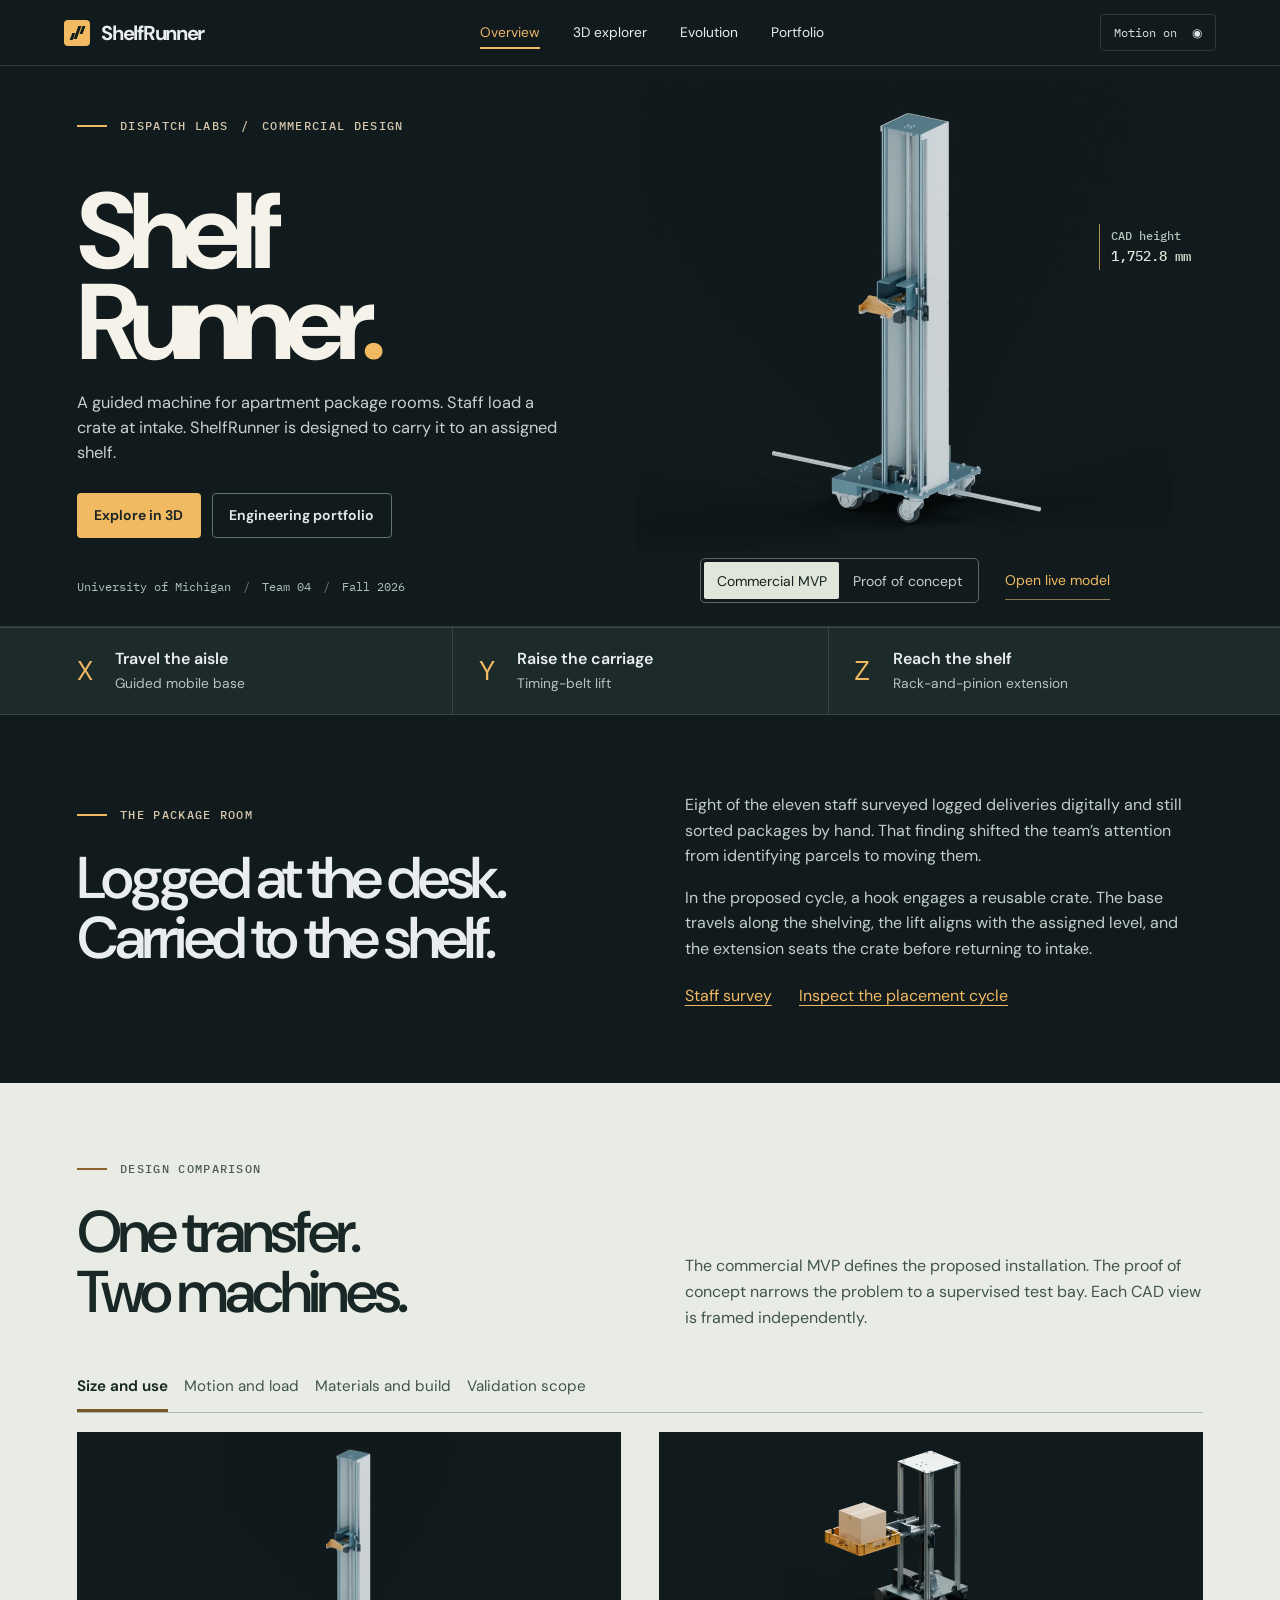
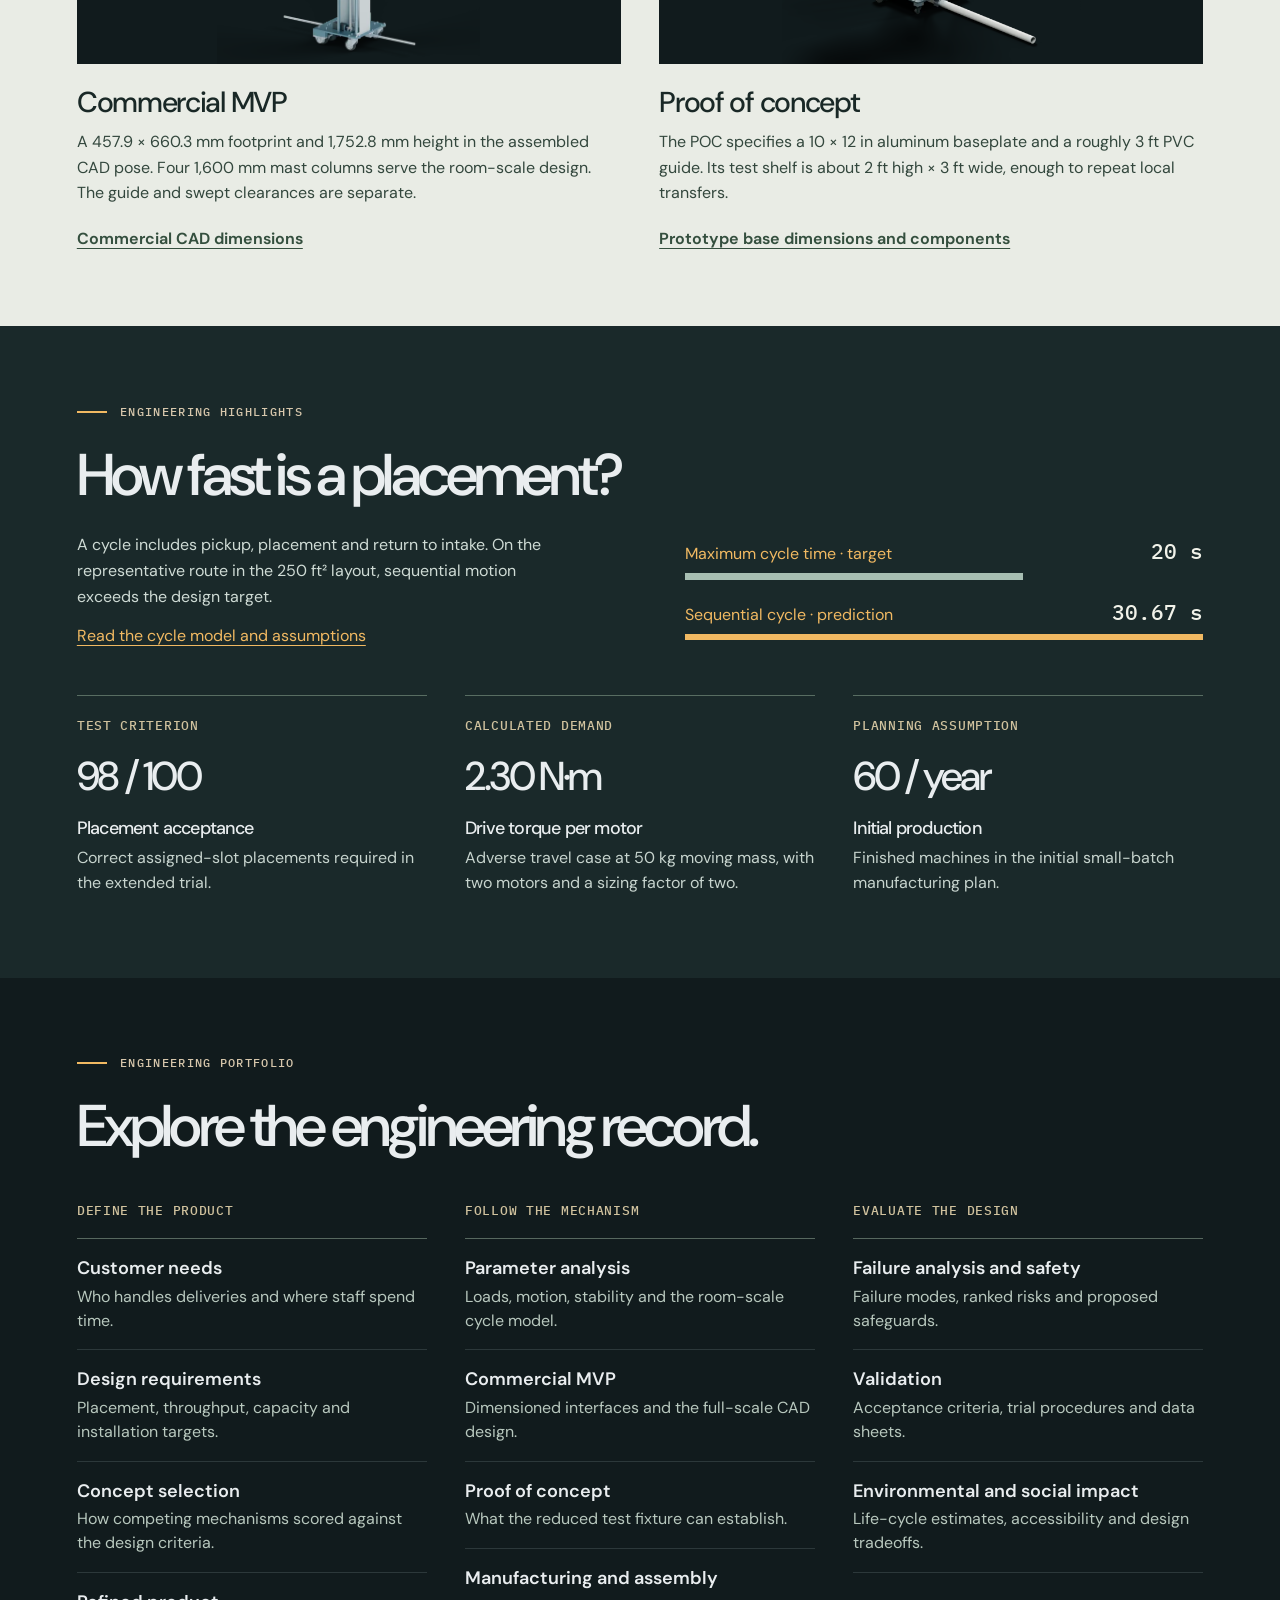
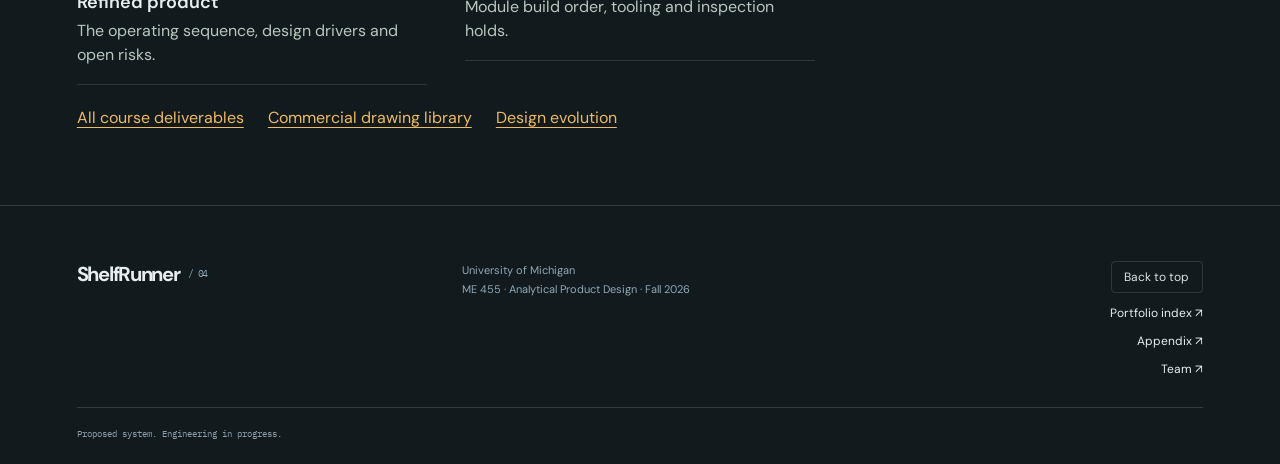
==== commit cdc7fb67: "Lead with the commercial design and connect CAD to engineering evidence" ====
--- a/site/index.html
+++ b/site/index.html
@@ -1,3 +1,14 @@
-<!doctype html><html lang="en"><head><meta charset="UTF-8"/><meta name="viewport" content="width=device-width,initial-scale=1"/><meta name="theme-color" content="#111b21"/><meta name="description" content="ShelfRunner — a proposed package-handling system. Explore the mechanism and the ME455 Team 4 engineering portfolio, University of Michigan."/><title>ShelfRunner — Engineering the last few feet.</title><link rel="icon" href="./favicon.svg"/>  <script type="module" crossorigin src="./assets/index-CE1X0zc6.js"></script>
-  <link rel="stylesheet" crossorigin href="./assets/index-D92F_ILq.css">
+<!doctype html><html lang="en"><head><meta charset="UTF-8"/><meta name="viewport" content="width=device-width,initial-scale=1"/><meta name="theme-color" content="#111b21"/><meta name="description" content="ShelfRunner — a proposed package-handling system. Explore the mechanism and the ME455 Team 4 engineering portfolio, University of Michigan."/><link rel="preconnect" href="https://fonts.googleapis.com"/><link rel="preconnect" href="https://fonts.gstatic.com" crossorigin/><link rel="stylesheet" href="https://fonts.googleapis.com/css2?family=DM+Sans:wght@400;450;500;550;600;650;700;750;800&amp;family=IBM+Plex+Mono:wght@400;500&amp;display=swap"/>
+<script>
+  // Discover the CAD still before React starts, only on the overview route.
+  if (!location.hash || location.hash === '#/') {
+    const preload = document.createElement('link');
+    preload.rel = 'preload';
+    preload.as = 'image';
+    preload.fetchPriority = 'high';
+    preload.href = './assets/cad/current/' + (matchMedia('(max-width: 700px)').matches ? 'mvp-studio-small.webp' : 'mvp-studio-dark.webp');
+    document.head.append(preload);
+  }
+</script><title>ShelfRunner — Engineering the last few feet.</title><link rel="icon" href="./favicon.svg"/>  <script type="module" crossorigin src="./assets/index-oA6kVhGZ.js"></script>
+  <link rel="stylesheet" crossorigin href="./assets/index-wJSfrMBB.css">
 </head><body><div id="root"></div><noscript><main><h1>ShelfRunner engineering portfolio</h1><p><a href="./engineering-drawings.html">Open engineering drawing files</a></p></main></noscript></body></html>
--- a/site/assets/index-wJSfrMBB.css
+++ b/site/assets/index-wJSfrMBB.css
@@ -0,0 +1 @@
+:root{font-family:DM Sans,Arial,sans-serif;color:#e9edef;background:#111b21;font-synthesis:none;font-weight:400;--ink:#17272f;--paper:#f3f1eb;--muted:#a6b4bc;--amber:#edb56b;--line:#ffffff24;--mono:"IBM Plex Mono",monospace}*{box-sizing:border-box}html{scroll-behavior:smooth;scroll-padding-top:100px}body{margin:0}button,input,select{font:inherit}button,a{-webkit-tap-highlight-color:transparent}button{cursor:pointer}a{color:inherit;text-decoration:none}a:hover{color:var(--amber)}button:focus-visible,a:focus-visible,input:focus-visible,select:focus-visible,summary:focus-visible,[tabindex]:focus-visible{outline:3px solid #c47c27;outline-offset:5px}button{color:inherit}h1,h2,h3,p{margin-top:0}h1,h2,h3{font-weight:500;letter-spacing:-.045em}p{line-height:1.7}img{max-width:100%;height:auto;display:block}em{font-style:normal;color:#91a7b5}small{font-size:12px;line-height:1.6}h1{font-size:clamp(46px,7vw,96px);line-height:1.02}h2{font-size:clamp(34px,4.6vw,66px);line-height:1.07}h3{font-size:24px}.wrap{padding-left:6%;padding-right:6%;max-width:1600px;margin-inline:auto}.eyebrow{font:10px/1.7 var(--mono);letter-spacing:.14em;text-transform:uppercase;display:block}.mono{font:11px/1.6 var(--mono)}.status-dot{width:6px;height:6px;background:var(--amber);display:inline-block;border-radius:50%;margin-right:8px}.text-link{display:inline-flex;align-items:center;gap:30px;padding:15px 0;border:0;border-bottom:1px solid currentColor;background:none;font-size:13px;font-weight:500;text-align:left}.button{display:inline-flex;align-items:center;justify-content:space-between;gap:40px;padding:17px 23px;font-size:13px;font-weight:600}.primary{background:var(--amber);color:#14252e}.primary:hover{color:#14252e;background:#f8cc91}.section-top{display:flex;justify-content:space-between;align-items:center;gap:25px}.lead{font-size:clamp(22px,2vw,29px);letter-spacing:-.025em;line-height:1.45}.skip-link{position:fixed;top:-80px;left:20px;z-index:100;background:var(--amber);color:var(--ink);padding:14px}.skip-link:focus{top:10px}.site-nav{height:76px;padding:0 4%;display:flex;align-items:center;justify-content:space-between;gap:25px;position:sticky;top:0;z-index:20;background:#111b21f5;border-bottom:1px solid var(--line)}.brand{font-size:19px;font-weight:700;letter-spacing:-.05em;display:flex;align-items:center;gap:9px;white-space:nowrap}.brand-icon{color:var(--amber);font-size:36px;line-height:.4;transform:rotate(-35deg)}.brand-index{font:10px var(--mono);margin-left:8px;color:#879ca9}.site-nav nav{display:flex;gap:32px;align-items:center;font-size:12px}.site-nav nav a[aria-current]{color:var(--amber)}.nav-portfolio{border-left:1px solid var(--line);padding-left:32px}.nav-portfolio span{margin-left:20px}.motion-toggle{font:10px var(--mono);background:none;border:1px solid var(--line);border-radius:0;padding:10px 13px;white-space:nowrap}.motion-toggle span{margin-left:8px}.hero{padding:25px 4% 0;overflow:hidden}.hero-top{display:flex;justify-content:space-between}.hero-title{font-size:clamp(56px,12.3vw,190px);font-weight:750;letter-spacing:-.075em;line-height:.95;margin:34px 0 0;white-space:nowrap;position:relative;z-index:2;pointer-events:none}.hero-title span{color:#98aebc}.hero-title sup{font:12px var(--mono);letter-spacing:0;vertical-align:top;margin:12px 0 0 8px;display:inline-block}.hero-stage{min-height:440px;height:clamp(440px,38vw,580px);position:relative;display:grid;grid-template-columns:32% 68%}.hero-copy{align-self:center;position:relative;z-index:3;padding-top:20px}.hero-copy .eyebrow{color:#9cabb5;font-size:9px}.hero-copy h2{font-size:clamp(26px,3vw,45px);margin:20px 0}.hero-copy p:not(.eyebrow){font-size:13px;color:#afbac0;max-width:300px}.hero-copy .text-link{font-size:12px;display:flex;width:fit-content;margin-top:10px}.hero-model{position:absolute;inset:-62px 0 -5px 28%}.scene-viewport{width:100%;height:100%;position:relative}.hero-callout{position:absolute;right:4%;top:14%;font:9px/1.7 var(--mono);color:#a8bac4;letter-spacing:.07em}.hero-callout small{font:8px var(--mono);color:#8a9ba5}.cross{position:absolute;left:-30px;top:-8px;color:var(--amber);font-size:25px}.vertical-label{position:absolute;right:0;top:45%;writing-mode:vertical-rl;font:9px var(--mono);letter-spacing:.15em;color:#8095a1}.hero-bottom{border-top:1px solid var(--line);padding:24px 0;display:flex;justify-content:space-between;font:10px var(--mono);letter-spacing:.07em}.hero-bottom i{font-size:18px;margin-left:30px;font-style:normal}.hero-copy,.hero-top{animation:enter .85s ease both}.hero-title{animation:enter 1s ease both}@keyframes enter{0%{opacity:0;transform:translateY(18px)}to{opacity:1;transform:none}}.problem{display:grid;grid-template-columns:1fr 1fr;gap:12%;padding-top:140px;padding-bottom:140px;border-top:1px solid var(--line)}.problem h2{font-size:clamp(50px,6vw,90px);margin-top:35px}.problem-copy{padding-top:48px}.problem-copy>p:not(.lead){color:#aebdc6;font-size:15px}.stat-line{border-block:1px solid var(--line);margin:35px 0 18px;padding:24px 0;display:flex;gap:30px;align-items:center}.stat-line strong{font-size:68px;font-weight:450;letter-spacing:-.07em;line-height:1}.stat-line strong span{font-size:30px;color:#8da3b0}.stat-line p{font-size:12px;margin:0}.problem-copy small{color:#91a4b0}.problem-copy .text-link{display:flex;width:fit-content;margin-top:20px}.principle{background:#e9e7df;color:var(--ink);padding-top:65px;padding-bottom:85px}.principle h2{margin:55px 0}.principle-layout{display:grid;grid-template-columns:1.2fr 1fr;gap:10%;align-items:center}.principle-layout figure{margin:0}.principle-layout figure img{mix-blend-mode:multiply;max-height:500px;object-fit:contain}.principle-layout figcaption{font:10px/1.7 var(--mono);color:#54626a;margin-top:25px}.principle-layout p:not(.lead){font-size:14px;color:#4c5b63}.mechanism-list{list-style:none;padding:0;margin:25px 0}.mechanism-list li{border-top:1px solid #17272f30;padding:17px 0;display:flex;align-items:center;gap:15px;font-size:19px;letter-spacing:-.03em}.mechanism-list li>span{font:10px var(--mono);color:#6a777d}.mechanism-list small{margin-left:auto;font:10px var(--mono);color:#5f717a}.evolution-teaser{padding-block:100px}.evolution-teaser h2{margin:30px 0 45px}.evolution-strip{display:grid;grid-template-columns:1fr 30px 1fr 30px 1fr;align-items:center;gap:20px}.evolution-strip img{width:100%;height:240px;object-fit:contain;background:#e9e7df;padding:15px;filter:saturate(.65)}.evolution-strip>span{text-align:center;color:var(--amber);font-size:22px}.evolution-teaser .section-top{margin-top:25px}.evolution-teaser p{color:#a8b6bf;font-size:14px}.portfolio-door{background:#1b2b35;padding-block:80px}.portfolio-door h2{margin:50px 0 25px}.portfolio-door>p{color:#b0bec7;font-size:15px}.gate-link{display:flex;align-items:center;border-top:1px solid #ffffff30;padding:28px 0;gap:40px}.gate-link:first-of-type{margin-top:45px}.gate-link>span:first-child{font:10px var(--mono);min-width:75px;color:#9fb2bf}.gate-link h3{font-size:26px;margin:0}.gate-link>span:last-child{margin-left:auto;font-size:25px}.portfolio-door .button{margin-top:25px}.site-footer{display:grid;grid-template-columns:1fr 1fr 1fr;align-items:start;padding:55px 6% 25px;border-top:1px solid var(--line);gap:30px}.site-footer .brand span{font:10px var(--mono);color:#92a8b7}.site-footer p{font-size:11px;line-height:1.8;color:#92a8b7}.site-footer>div{display:flex;flex-direction:column;gap:12px;font-size:12px;align-items:flex-end}.site-footer>small{grid-column:1/-1;border-top:1px solid var(--line);padding-top:20px;color:#8d9faa;font:9px var(--mono)}.light-site{background:var(--paper);color:var(--ink);--line:#14252e24;--muted:#53636c}.light-site .site-nav{background:#f3f1ebf5}.light-site .brand-icon{color:#a86422}.light-site .site-nav nav a[aria-current]{color:#a35c18}.light-site a:hover{color:#9a5b1b}.light-site em{color:#74838b}.light-site .site-footer p,.light-site .site-footer small{color:#52656f}.doc-heading{padding:65px 0 45px;max-width:920px}.doc-heading .eyebrow{color:#6b7d87;margin-bottom:30px}.doc-heading h1{margin:0 0 30px}.doc-heading>p{max-width:650px;font-size:16px;color:#566772}.portfolio-index{padding-bottom:90px}.index-tools{display:flex;gap:25px;align-items:end;padding:25px 0;border-top:1px solid var(--line)}.index-tools label{display:flex;flex-direction:column;gap:10px;font:10px var(--mono);text-transform:uppercase;letter-spacing:.05em}.index-tools label:first-child{flex:1}.index-tools input,.index-tools select{border:1px solid #aab2b3;background:#faf9f5;border-radius:0;color:var(--ink);padding:14px 16px;font:14px DM Sans,Arial;min-height:48px}.gate-tabs{display:flex;border-bottom:1px solid var(--line);gap:25px;align-items:center}.gate-tabs button{background:none;border:0;border-bottom:3px solid transparent;padding:20px 0;font-size:13px;color:#667781}.gate-tabs button[aria-pressed=true]{border-color:var(--ink);color:var(--ink)}.gate-tabs>a{margin-left:auto;font-size:12px}.index-count{font:10px var(--mono);margin:24px 0;color:#62747f}.index-gate{padding:40px 0 60px;border-bottom:1px solid var(--line)}.index-gate-heading{display:flex;align-items:center;gap:30px;margin-bottom:35px}.gate-number{font-size:75px;line-height:1;color:#a6b0b4;letter-spacing:-.06em;font-weight:400}.index-gate-heading h2{font-size:30px;margin:10px 0 0}.deliverable-links{display:grid;grid-template-columns:1fr 1fr;column-gap:35px;margin-bottom:35px}.deliverable-links a{padding:16px 0;border-top:1px solid var(--line);display:flex;justify-content:space-between;font-size:15px}.deliverable-links a span{color:#8b622f}.requirements-list details{border-top:1px solid var(--line)}summary{list-style:none;cursor:pointer}summary::-webkit-details-marker{display:none}.requirements-list summary{display:flex;align-items:center;gap:20px;font-size:14px;padding:20px 0;font-weight:600}.requirements-list summary small{margin-left:auto;font:10px var(--mono);color:#637780}.requirements-list summary>span{font-weight:400;font-size:23px;width:20px}.requirements-list details[open] summary>span{transform:rotate(45deg)}.requirement-row{display:grid;grid-template-columns:80px 1fr 110px 20px;gap:20px;padding:20px 12px;border-top:1px solid #17272f15;font-size:13px;align-items:start}.requirement-row:hover{background:#e9e7df}.requirement-row small{display:block;color:#6a7d88;margin-top:8px;font:10px var(--mono)}.badge{font:9px/1.3 var(--mono);border:1px solid currentColor;display:inline-block;white-space:nowrap;width:fit-content;padding:5px 7px}.badge.needs-review{color:#845218;background:#ad7d2410}.badge.missing{color:#924c40;background:#a34e3b0b}.badge.complete{color:#2e6852;background:#326b4e0a}.badge.not-yet-applicable{color:#626c74}.index-foot{display:flex;gap:80px;margin-top:40px;font-size:14px}.index-foot p{max-width:600px;font-size:12px;color:#6a7b85}.empty-state{padding:80px 0}.document-layout{display:grid;grid-template-columns:250px minmax(0,1fr);gap:65px;max-width:1520px;margin:auto;padding:0 5%}.doc-sidebar{position:sticky;top:105px;align-self:start;height:calc(100vh - 130px);overflow-y:auto;padding:25px 0}.back-link{font-size:12px;display:block;margin-bottom:38px}.doc-sidebar>.eyebrow{color:#6b7d87;margin-bottom:16px}.doc-sidebar nav{display:flex;flex-direction:column;gap:5px}.doc-sidebar nav a{font-size:12px;line-height:1.5;padding:8px 10px;border-left:2px solid transparent}.doc-sidebar nav a[aria-current]{border-left-color:#ba7c33;background:#e7e6df;font-weight:600}.on-this-page{margin:25px 0;border-top:1px solid var(--line);padding-top:15px;font-size:12px}.on-this-page a{display:block;font-size:11px;margin-top:12px;color:#60717a}.print-link{font-size:11px;border:0;background:none;border-bottom:1px solid currentColor;padding:10px 0;margin-top:25px}.document{min-width:0;padding-bottom:80px}.document>.doc-heading{padding-bottom:30px}.document .doc-heading h1{font-size:clamp(38px,5vw,65px)}.doc-meta{display:flex;flex-wrap:wrap;align-items:center;gap:15px;font:10px/1.8 var(--mono);color:#657781}.document p{font-size:15px;line-height:1.85;max-width:850px}.document h2{font-size:30px;margin:55px 0 22px;letter-spacing:-.035em}.engineering-note{border-left:3px solid #b7792f;background:#e8e2d4;padding:20px 24px;margin:30px 0;font-size:13px;line-height:1.8}.engineering-note>.eyebrow{color:#855a27;margin-bottom:8px}.engineering-note p{font-size:13px;margin-bottom:0}.page-marker{font:9px var(--mono);letter-spacing:.13em;color:#71838b;border-top:1px solid #17272f20;display:block;padding-top:20px;margin:45px 0 20px}.source-narrative{margin-top:60px}.source-narrative>div>h2{margin-top:30px}.source-figure{margin:30px 0 40px}.figure-button{position:relative;background:#e8e7e2;border:1px solid #17272f15;padding:20px;width:100%;display:flex;justify-content:center}.figure-button img{max-height:620px;max-width:100%;width:auto;object-fit:contain}.figure-button>span{position:absolute;bottom:12px;right:12px;background:#17272f;color:#fff;padding:8px 10px;font:9px var(--mono)}figcaption{font-size:12px;line-height:1.65;margin-top:15px;color:#546873}figcaption small{display:block;font:9px/1.7 var(--mono);color:#6c808b;margin-top:7px}.technical-table{margin:40px 0}.technical-table figcaption h3{margin:8px 0 20px;color:var(--ink);font-size:24px}.technical-table .caption{font-size:11px;line-height:1.7;color:#61747f;margin-top:15px}.table-scroll{overflow:auto;max-width:100%;border:1px solid #ccd0cb;background:#f9f8f3}table{border-collapse:collapse;width:100%;font-size:12px;line-height:1.55}th,td{text-align:left;vertical-align:top;padding:13px 15px;border-bottom:1px solid #d6dad5;min-width:100px}th:first-child{min-width:160px}thead{background:#243b49;color:#f3f1eb}thead th{font-size:11px;font-weight:500}tbody th{font-weight:500}tbody tr:nth-child(2n){background:#e9ece7}tbody tr:hover{background:#e2e7df}.technical-table:has(#qfd) th{white-space:normal}dialog{background:var(--paper);color:var(--ink);border:0;padding:25px;max-width:94vw;max-height:94vh;overflow:auto}dialog::backdrop{background:#071219dd}dialog img{max-width:100%;width:auto;margin:30px auto 10px}dialog p{font-size:13px}.dialog-close{position:sticky;top:0;float:right;padding:12px 18px;border:0;color:#fff;background:#243b49;z-index:2}.document-end{display:flex;justify-content:space-between;border-top:1px solid var(--line);padding-top:25px;margin-top:40px;font-size:12px}.source-list a{display:grid;grid-template-columns:1fr auto;gap:8px;padding:18px 0;border-top:1px solid var(--line);font-size:14px}.source-list code{font:10px var(--mono);color:#6b7e89;grid-column:1;overflow-wrap:anywhere}.source-list .badge{grid-column:2;grid-row:1/3;align-self:center}.reference-links li{padding:10px 0;font-size:13px;overflow-wrap:anywhere}.reference-links small{display:block;color:#71828a;font:10px var(--mono)}.cad-section figure{margin:25px 0}.cad-section img{max-height:550px;width:100%;object-fit:contain;background:#fff;padding:20px}.cad-section figcaption{font:10px/1.7 var(--mono)}.explore-intro{padding:65px 6% 40px}.explore-intro h1{margin:30px 0}.explore-intro>p{color:#aab9c2;font-size:14px}.explore-story{position:relative}.explore-stage{height:calc(100svh - 76px);position:sticky;top:76px;width:100%;padding-left:35%;background:#13212a}.stage-caption{position:absolute;left:44%;bottom:30px;font:9px var(--mono);color:#b2c1ca}.chapter-copy{position:relative;margin-top:calc(-100svh + 76px);pointer-events:none}.chapter{height:110svh;display:flex;flex-direction:column;justify-content:center;width:39%;padding:50px 2% 50px 6%;scroll-margin-top:76px}.chapter>*{pointer-events:auto}.chapter h2{font-size:clamp(32px,3.4vw,53px);margin:30px 0 25px}.chapter .eyebrow{color:var(--amber)}.chapter>p{font-size:14px;color:#c0cbd2;line-height:1.8}.chapter .chapter-note{font:10px/1.9 var(--mono);color:#91a8b7;border-top:1px solid var(--line);padding-top:18px;margin-top:10px}.chapter .text-link{align-self:start;font-size:12px;margin-top:15px}.chapter-switch{display:flex;position:absolute;right:4%;bottom:25px;gap:4px}.chapter-switch button{background:#14212a;color:#92a9b7;border:1px solid #ffffff25;padding:10px;font:10px var(--mono)}.chapter-switch button[aria-current]{background:var(--amber);color:var(--ink)}.model-label{font:9px var(--mono);background:#13212ae8;color:#edb56b;padding:8px 12px;border-left:1px solid #edb56b;white-space:nowrap;pointer-events:none}.component-register{display:grid;grid-template-columns:1fr 1fr;gap:12%;padding-block:100px}.component-register h2{margin:30px 0}.component-register details{border-top:1px solid var(--line);padding:20px 0}.component-register summary{display:flex;justify-content:space-between;font-size:14px}.component-register p{color:#b6c5ce;font-size:13px;margin:20px 0 10px}.component-register small{font:9px var(--mono);color:#889eac}.explore-exit{padding:30px 6% 70px;display:flex;justify-content:space-between;font-size:14px}.still-model{height:100%;display:flex;flex-direction:column;justify-content:center;padding:35px}.still-model img{max-height:70%;object-fit:contain;background:#e9e7df}.still-model p{font:10px/1.8 var(--mono);color:#b0c0c9;margin-top:20px}.explore-still .explore-stage{display:none}.explore-still .chapter-copy{margin:0}.explore-still .chapter{height:auto;min-height:600px;width:100%;max-width:1100px;margin:auto;padding:70px 6%;display:block}.chapter-still{max-height:400px;object-fit:contain;background:#fff;margin-top:25px}.scene-loading{height:100%;display:grid;place-items:center;color:#99aeba;font:11px var(--mono)}.evolution-page{padding-bottom:100px}.evolution-page .doc-heading>p{color:#a4b6c1}.evolution-entry{display:grid;grid-template-columns:60px 1fr 1fr;gap:35px;border-top:1px solid var(--line);padding:60px 0;align-items:center}.evolution-number{font:26px var(--mono);color:var(--amber);align-self:start}.evolution-entry h2{font-size:35px;margin:22px 0}.evolution-entry p{font-size:14px;color:#b2c1cb}.evolution-entry small{font:9px/1.7 var(--mono);color:#8fa7b5;display:block}.evolution-entry .text-link{margin-top:15px;font-size:12px}.evolution-entry>img{height:340px;width:100%;object-fit:contain;background:#e9e7df;padding:20px}.page-loading{min-height:60vh;display:grid;place-items:center;font:12px var(--mono)}.reduced-motion *{animation:none!important;scroll-behavior:auto!important;transition:none!important}@media(min-width:1600px){.hero{max-width:1750px;margin:auto}.hero-title{font-size:190px}}@media(max-width:1000px){.site-nav{gap:15px}.site-nav nav{gap:18px}.nav-portfolio{padding-left:18px}.nav-portfolio span{margin-left:5px}.brand-index{display:none}.motion-toggle{padding:9px}.hero-stage{height:480px;grid-template-columns:38% 62%}.hero-model{left:30%;top:0}.hero-callout{top:7%;right:3%}.hero-copy h2{font-size:34px}.hero-title{font-size:12vw}.document-layout{grid-template-columns:190px minmax(0,1fr);gap:35px;padding:0 4%}.problem{gap:7%}.principle-layout{gap:6%}.mechanism-list small{font-size:9px}.stage-caption{left:42%;font-size:8px}.chapter-switch{bottom:60px}.evolution-entry{grid-template-columns:40px 1fr 1fr;gap:20px}}@media(max-width:700px){.site-nav{height:auto;min-height:86px;padding:13px 5%;display:grid;grid-template-columns:1fr auto;gap:14px}.site-nav .brand{font-size:18px}.site-nav nav{grid-row:2;grid-column:1/3;width:100%;justify-content:space-between;font-size:11px;gap:12px}.motion-toggle{grid-column:2;grid-row:1;font-size:9px;padding:7px 9px}.nav-portfolio{padding-left:12px}.desktop-only{display:none}.hero{padding:22px 5% 0}.hero-top{gap:15px}.hero-top .eyebrow{font-size:7px;letter-spacing:.08em}.hero-top>.eyebrow:last-child{text-align:right}.hero-title{font-size:11.65vw;margin-top:28px}.hero-title sup{font-size:7px;margin:5px 0 0 4px}.hero-stage{height:680px;display:flex;flex-direction:column;justify-content:flex-end}.hero-model{inset:0 -5% auto;height:365px}.hero-callout{right:8%;top:20px;font-size:7px}.hero-callout small{font-size:7px}.hero-copy{width:100%;padding:0 0 25px;align-self:initial}.hero-copy h2{font-size:35px;margin:15px 0}.hero-copy p:not(.eyebrow){max-width:330px;font-size:13px}.hero-copy .eyebrow{font-size:8px}.hero-copy .button{padding:14px 20px}.hero-copy .text-link{display:inline-flex;margin-left:15px;font-size:10px;gap:5px;max-width:150px;vertical-align:middle}.vertical-label{top:120px;font-size:7px}.hero-bottom{font-size:8px;letter-spacing:0;padding-block:19px}.hero-bottom i{margin-left:7px}.problem{grid-template-columns:1fr;gap:0;padding-top:75px;padding-bottom:70px}.problem h2{font-size:54px;margin:25px 0}.problem-copy{padding-top:15px}.problem-copy .lead{font-size:24px}.problem-copy>p:not(.lead){font-size:14px}.stat-line strong{font-size:58px}.stat-line{gap:25px}.stat-line p{font-size:11px}.principle{padding-block:50px}.principle .section-top{align-items:start}.principle .eyebrow{font-size:8px}.principle h2{margin:35px 0;font-size:38px}.principle-layout{grid-template-columns:1fr;gap:35px}.principle-layout figure img{max-height:350px}.mechanism-list small{font-size:10px}.evolution-teaser{padding-block:65px}.evolution-teaser h2{font-size:39px}.evolution-strip{gap:8px;grid-template-columns:1fr 10px 1fr 10px 1fr}.evolution-strip img{height:130px;padding:5px}.evolution-strip>span{font-size:14px}.evolution-teaser .section-top{display:block}.portfolio-door{padding-block:50px}.portfolio-door .section-top{align-items:start}.portfolio-door .eyebrow{font-size:8px}.portfolio-door h2{font-size:43px;margin-top:35px}.gate-link{gap:17px;padding:24px 0}.gate-link>span:first-child{min-width:47px;font-size:8px}.gate-link h3{font-size:20px}.site-footer{grid-template-columns:1fr 1fr;padding:40px 6% 25px;gap:25px}.site-footer p{font-size:10px}.site-footer>div{grid-column:1/3;flex-direction:row;justify-content:space-between;font-size:10px}.site-footer>small{font-size:8px}.doc-heading{padding:45px 0 25px}.doc-heading h1{font-size:52px}.doc-heading .eyebrow{font-size:8px;margin-bottom:20px}.doc-heading>p{font-size:14px}.index-tools{flex-direction:column;align-items:stretch;gap:20px}.index-tools input{font-size:12px}.gate-tabs{gap:20px;flex-wrap:wrap}.gate-tabs button{padding:15px 0;font-size:11px}.gate-tabs>a{margin:0 0 15px;width:100%;font-size:11px}.index-count{font-size:8px;line-height:1.8}.index-gate-heading{gap:20px}.gate-number{font-size:55px}.index-gate-heading h2{font-size:25px}.index-gate-heading .eyebrow{font-size:8px}.deliverable-links{grid-template-columns:1fr;gap:0}.deliverable-links a{font-size:14px}.requirement-row{grid-template-columns:1fr auto;gap:10px;padding:20px 0}.requirement-row>.mono{font-size:9px}.requirement-row>span:nth-child(2){grid-column:1/3;grid-row:2;font-size:12px}.requirement-row>.badge{grid-column:2;grid-row:1}.requirement-row>span:last-child{display:none}.requirements-list summary{font-size:12px;gap:12px}.requirements-list summary small{font-size:8px}.index-foot{display:block}.index-foot p{margin-top:25px}.document-layout{display:block;padding:0 6%}.doc-sidebar{height:auto;position:relative;top:0;overflow:visible;padding:20px 0;border-bottom:1px solid var(--line)}.doc-sidebar>.eyebrow,.doc-sidebar nav,.on-this-page,.print-link{display:none}.back-link{margin:0;font-size:12px}.document .doc-heading h1{font-size:39px;overflow-wrap:anywhere}.doc-meta{font-size:9px;overflow-wrap:anywhere}.document p{font-size:14px;line-height:1.8}.document h2{font-size:26px;margin-top:40px}.document h3{font-size:21px}.engineering-note{padding:16px;font-size:12px}.table-scroll{margin-right:-1px}.figure-button{padding:8px}.figure-button>span{font-size:7px;padding:6px}.source-figure figcaption{font-size:11px}.source-list a{grid-template-columns:1fr;font-size:13px}.source-list .badge{grid-row:3;grid-column:1}.source-list code{font-size:8px}.document-end{font-size:10px;gap:20px}.explore-intro{padding:45px 6% 25px}.explore-intro h1{font-size:47px}.explore-intro .eyebrow{font-size:8px}.explore-stage{top:102px;height:calc(100svh - 102px);padding-left:0;padding-top:0}.explore-stage .scene-viewport{height:55%}.chapter-copy{margin-top:calc(-100svh + 102px)}.chapter{height:110svh;width:100%;padding:44svh 7% 20px;justify-content:flex-start;scroll-margin-top:102px}.chapter h2{font-size:31px;margin:15px 0}.chapter>p{font-size:12px;line-height:1.65;margin-bottom:12px}.chapter .eyebrow{font-size:8px}.chapter .chapter-note{font-size:9px;padding-top:10px;margin-top:5px}.chapter .text-link{font-size:10px;margin-top:0;padding:8px 0}.stage-caption{left:7%;top:40%;bottom:auto;font-size:7px}.chapter-switch{right:5%;bottom:auto;top:3%}.chapter-switch button{font-size:8px;padding:7px}.model-label{font-size:7px;padding:6px 8px}.component-register{grid-template-columns:1fr;gap:30px;padding-block:65px}.component-register h2{font-size:40px;margin-bottom:0}.explore-exit{flex-direction:column;gap:20px;font-size:12px}.explore-still .chapter{min-height:0;padding-block:45px}.explore-still .chapter-still{max-height:300px}.evolution-page .doc-heading h1{font-size:48px}.evolution-entry{grid-template-columns:30px 1fr;gap:20px;padding-block:35px}.evolution-entry>img{grid-column:2;height:250px}.evolution-entry h2{font-size:30px}.evolution-entry p{font-size:13px}.evolution-number{font-size:19px}.still-model{padding:25px}.hero .still-model p{font-size:8px}}@media(prefers-reduced-motion:reduce){html{scroll-behavior:auto}*,*:before,*:after{animation:none!important;transition:none!important}}@media print{.site-nav,.site-footer,.doc-sidebar,.skip-link,.figure-button>span,.document-end,.motion-toggle{display:none!important}.document-layout{display:block;padding:0}.document{padding:0}.light-site{background:#fff}.doc-heading{padding-top:0}.document .doc-heading h1{font-size:30pt}.engineering-note{background:#f3f3f3}.table-scroll{overflow:visible}table{font-size:8pt}.technical-table{break-inside:avoid}th,td{padding:5px;min-width:0}.source-figure img{max-height:450px}.document p{font-size:10pt}.badge{font-size:7pt}.document h2{font-size:20pt}.source-figure{break-inside:avoid}a[href^=http]:after{content:" (" attr(href) ")";font-size:8pt}}@media(max-width:700px){.explore-stage{height:42svh;z-index:3;top:86px}.explore-stage .scene-viewport{height:100%}.chapter-copy{margin-top:0}.chapter{height:90svh;padding:38px 7% 30px;scroll-margin-top:calc(86px + 42svh);justify-content:flex-start;background:#13212a}.stage-caption{top:auto;bottom:12px;font-size:7px}.chapter-switch{top:10px}.explore-still .chapter{height:auto}.explore-still .chapter-copy{margin:0}}.projected-label{position:absolute;transform:translate(-20%,-50%)}.deliverable-links[hidden]{display:none}:root{--surface:#111b21;--surface-raised:#1b2b35;--text:#e9edef;--text-secondary:#b5c3cc;--reading-width:800px;--rule:#ffffff24;--space-section:72px}.academic-site{background:var(--surface);color:var(--text);--line:var(--rule);--muted:var(--text-secondary)}.academic-site .doc-heading>p,.academic-site .document p,.academic-site .source-narrative p{color:var(--text-secondary)}.academic-site .doc-heading{padding-top:65px}.academic-site .doc-heading h1{font-size:clamp(44px,5.7vw,80px);max-width:940px;font-weight:500;letter-spacing:-.055em}.academic-opening{border-bottom:1px solid var(--line);margin-bottom:45px;animation:enter .45s ease both}.academic-opening .eyebrow{color:var(--amber)}.academic-site .doc-meta{color:#9eb2bf}.academic-site .document-layout{grid-template-columns:250px minmax(0,1fr);gap:6%;max-width:1600px;margin:auto;padding:0 4%}.academic-site .document{max-width:940px;min-width:0;padding-bottom:60px}.academic-site .document>section>p,.academic-site .source-narrative>div>p{max-width:var(--reading-width);font-size:16px;line-height:1.85}.academic-site .document h2{font-size:clamp(27px,3.2vw,42px);line-height:1.15;margin:24px 0}.academic-site .document h3{font-size:23px}.academic-site .doc-sidebar{top:76px;max-height:calc(100svh - 76px);padding-top:35px;scrollbar-width:thin}.academic-navigation .back-link{color:var(--amber);font:10px var(--mono);padding-bottom:26px;display:block}.academic-navigation details{border-top:1px solid var(--line);padding:16px 0}.academic-navigation summary{display:flex;align-items:flex-start;gap:10px;font-size:12px;line-height:1.5;list-style:none;cursor:pointer}.academic-navigation summary>span{color:#8198a7;font:9px var(--mono);padding-top:3px}.academic-navigation summary i{font:14px var(--mono);margin-left:auto;color:var(--amber)}.academic-navigation details[open] summary i{transform:rotate(45deg)}.academic-navigation details>div{padding:13px 0 0 22px}.academic-navigation a{display:block;font-size:12px;line-height:1.5;padding:9px;color:#a7bac6;border-left:1px solid transparent}.academic-navigation a[aria-current]{color:var(--amber);border-left-color:var(--amber);background:#edb56b0a}.academic-navigation .standalone-page{padding:16px 0;border-top:1px solid var(--line);display:flex;justify-content:space-between}.mobile-portfolio-menu{display:none}.academic-site .print-link{color:#9eb2bf;border-color:var(--line);margin-top:22px}.engineering-section{padding:25px 0 45px;border-bottom:1px solid var(--line)}.section-number{font:11px var(--mono);color:var(--amber)}.engineering-equation{margin:25px 0;padding:28px;background:var(--surface-raised);border-left:2px solid var(--amber);font:clamp(15px,2vw,23px)/1.8 var(--mono);overflow:auto}.academic-site .engineering-note{background:#edb56b0b;border:1px solid #edb56b38;border-left:2px solid var(--amber);color:#d1dbe1}.academic-site .engineering-note .eyebrow{color:var(--amber)}.academic-site .technical-table{margin:40px 0}.academic-site .technical-table figcaption{padding:20px 0}.academic-site .technical-table figcaption h3{margin:8px 0}.academic-site .technical-table table{color:#253943;background:#f0eee7}.academic-site .technical-table th,.academic-site .technical-table td{border-color:#25394324;font-size:12px;line-height:1.6;padding:15px}.academic-site .technical-table thead th{background:#263b47;color:#e9edef}.academic-site .technical-table tbody th{background:#e3e5df}.academic-site .technical-table .caption{color:#9db0bd;font-size:11px;margin-top:14px}.academic-site .table-scroll{border:1px solid var(--line);max-width:100%;overflow:auto}.academic-site .source-figure{margin:45px 0}.academic-site .source-figure figcaption{color:#bccad3;font-size:12px;line-height:1.8;padding-top:16px}.academic-site .source-figure figcaption small{color:#90a6b5}.academic-site .figure-button{background:#eae8e1;padding:18px}.academic-site .cad-section{margin:40px 0}.academic-site .cad-section img{background:#ebe9e3;padding:25px;width:100%;max-height:500px;object-fit:contain}.academic-site .cad-section figcaption{font-size:12px;color:#acbec9;padding:16px 0}.academic-site .source-narrative{padding-top:40px}.academic-site .source-narrative>h2{color:var(--amber);font-size:24px}.academic-site .reference-links{border-top:1px solid var(--line);margin-top:40px}.academic-site .reference-links li{overflow-wrap:anywhere;font-size:13px;margin:10px 0}.academic-site .academic-site .academic-site .academic-site .academic-site .academic-site .badge{color:#c5d0d6;background:#ffffff0a;border-color:#ffffff30}.academic-site .badge.complete{color:#a4d8bc;background:#224739}.academic-site .badge.missing{color:#f0bca7;background:#472f2a}.academic-site .badge.needs-review{color:#edc88e;background:#403827}.academic-pagination{display:grid;grid-template-columns:1fr 1fr;gap:30px;margin-top:60px;padding-top:30px;border-top:1px solid var(--line)}.academic-pagination a{font-size:19px;line-height:1.4}.academic-pagination a:last-child{text-align:right}.academic-pagination span{display:block;font:10px var(--mono);color:var(--amber);margin-bottom:15px}.index-opening{position:relative;overflow:hidden;min-height:390px}.index-opening h1{position:relative;z-index:1}.opening-index{position:absolute;right:0;top:20px;font-size:300px;line-height:1;color:#ffffff04;font-weight:700;letter-spacing:-.08em;pointer-events:none}.academic-site .index-opening h1{font-size:clamp(60px,8vw,115px)}.portfolio-map>section{padding:38px 0 55px;border-top:1px solid var(--line)}.academic-site .index-gate-heading{align-items:start}.academic-site .index-gate-heading h2{font-size:clamp(26px,3.8vw,48px);max-width:680px;margin:0}.academic-site .gate-number{color:#718b9b}.academic-site .deliverable-links a{display:flex;gap:18px;color:#d5dfe4;border-color:var(--line);padding:21px 0}.academic-site .deliverable-links a>span:last-child{margin-left:auto;color:var(--amber)}.page-order{font:10px var(--mono);color:#788f9e}.standalone-index{display:grid;grid-template-columns:1fr 1fr;gap:45px;padding:35px 0;border-block:1px solid var(--line)}.standalone-index a{display:flex;justify-content:space-between;font-size:28px}.standalone-index a span{color:var(--amber)}.coverage-index{padding:85px 0}.coverage-index h2{margin:25px 0 40px}.academic-site input,.academic-site select{background:#1b2b35;color:var(--text);border:1px solid #ffffff30}.academic-site .requirements-list summary{color:var(--text)}.academic-site .requirement-row{color:var(--text-secondary)}.academic-site .index-count,.academic-site .caption{color:#9db1bf}.academic-site .index-tools label{color:#b7c8d2}@media(max-width:1100px){.academic-site .document-layout{grid-template-columns:210px minmax(0,1fr);gap:4%}.academic-site .document .doc-heading h1{font-size:48px}}@media(max-width:800px){.academic-site .document-layout{display:block;padding-inline:6%}.academic-site .doc-sidebar{position:relative;top:0;max-height:none;padding:18px 0;border-bottom:1px solid var(--line)}.desktop-portfolio-menu,.academic-site .print-link{display:none}.mobile-portfolio-menu{display:block}.mobile-portfolio-menu>summary{display:flex;justify-content:space-between;cursor:pointer;font:11px var(--mono);color:var(--amber);padding:7px 0}.academic-site .doc-sidebar nav{display:block}.academic-navigation{padding:20px 0}.academic-site .doc-heading{padding-top:40px}.academic-site .document .doc-heading h1{font-size:clamp(37px,7vw,55px);overflow-wrap:normal}.academic-site .document>section>p,.academic-site .source-narrative>div>p{font-size:15px}.academic-site .doc-meta{flex-wrap:wrap}.academic-pagination a{font-size:16px}.academic-site .site-nav{gap:12px}.academic-site .index-gate-heading,.standalone-index{gap:20px}.standalone-index a{font-size:22px}.engineering-section{padding-bottom:30px}.academic-site .doc-sidebar .back-link{margin-bottom:5px}}@media print{.academic-site{background:#fff;color:#17272f}.academic-site .document p{color:#17272f}.academic-site .doc-sidebar,.academic-pagination{display:none}.academic-site .document-layout{display:block}.academic-site .doc-heading h1{font-size:30pt}.academic-site .academic-site .technical-table table{color:#000}}.academic-site .doc-sidebar nav a[aria-current]{background:#edb56b0d;color:var(--amber);border-left-color:var(--amber)}.academic-site .doc-sidebar nav a:hover{background:#ffffff08;color:var(--amber)}.academic-site .academic-opening>p{max-width:760px;font-size:19px;line-height:1.6}.academic-site .source-figure dialog{color:var(--text);background:var(--surface)}@media(max-width:700px){.academic-site .academic-opening>p{font-size:16px}.academic-site .document h2{font-size:29px}.academic-site .technical-table th,.academic-site .technical-table td{font-size:11px;padding:12px}}@media(max-width:800px){.academic-site .doc-sidebar{height:auto;overflow:visible}}#fig-new-dispatch-logo .figure-button img{max-height:260px;object-fit:contain}.academic-site .technical-table figcaption,.academic-site .technical-table figcaption h3{color:var(--text)}.academic-site .technical-table figcaption .eyebrow{color:#9db1bf}.content-block{scroll-margin-top:110px;min-width:0}.academic-opening .lead{max-width:840px;color:var(--muted);font-size:clamp(18px,2vw,23px);line-height:1.65}.anchor-alias{display:block;scroll-margin-top:110px}.hero-model{background:radial-gradient(ellipse at 48% 55%,#30465350,transparent 64%)}.cad-anchor{display:block;white-space:nowrap;font:10px/1.4 var(--mono);color:#f3d4a6;background:#14232bea;border:1px solid #e7b57555;padding:9px 12px;transform:translate(25px,-30px)}.cad-anchor:before{content:"";position:absolute;width:28px;height:1px;background:#e7b575;left:-25px;bottom:0;transform:rotate(-35deg);transform-origin:right}.inspection-controls{position:absolute;bottom:62px;right:5%;display:flex;flex-wrap:wrap;gap:8px;max-width:460px;justify-content:flex-end;z-index:5;font:10px var(--mono)}.inspection-controls button,.inspection-controls select,.inspection-controls label{background:#182932e8;border:1px solid #9db4c144;color:#e9edef;padding:9px 12px;font:inherit}.inspection-controls label{display:flex;align-items:center;gap:8px}.inspection-controls input{width:90px;accent-color:var(--amber)}.still-model img{object-fit:contain;max-height:90%;border-radius:2px}.chapter-switch{gap:4px}@media(max-width:700px){.inspection-controls{bottom:30px;right:3%;max-width:90%;font-size:8px}.inspection-controls button,.inspection-controls select,.inspection-controls label{padding:6px}.cad-anchor{display:none}.hero-callout{top:6%;right:8%}}.hero-model:has(.still-model) .hero-callout{display:none}.cad-overlay-label{position:absolute;visibility:hidden;pointer-events:none;z-index:4}.cad-loading{position:absolute;inset:0;display:grid;place-items:center;background:#14232b;pointer-events:none}.cad-loading img{max-width:80%;max-height:85%;object-fit:contain}.scene-viewport{background:#14232b;isolation:isolate}.cad-canvas{position:absolute;inset:0;opacity:0;transition:opacity .45s ease}.cad-canvas.is-ready{opacity:1}.cad-loading{background:#14232b;color:#9db0bc;font:10px/1.6 var(--mono);letter-spacing:.08em}.cad-loading i{font-style:normal;color:var(--amber)}.still-model{padding:0;background:#14232b;position:relative;height:100%}.still-model img{width:100%;height:100%;max-height:none;object-fit:contain}.still-model p{position:absolute;bottom:12px;left:20px;right:20px;margin:0;color:#9db0bc;font:9px var(--mono)}.chapter-still{background:#14232b}.scene-viewport:has(.cad-canvas:not(.is-ready)) .inspection-controls{visibility:hidden}.still-model picture{display:block;width:100%;height:100%;background:#14232b}.still-model img{background:#14232b;border-radius:0}#fig-new-functional dialog{width:94vw}#fig-new-functional dialog img{width:1800px;max-width:none;margin:30px 0 10px}.content-block[id^=activity25-drawing-] .figure-button img{max-height:none}.content-block[id^=activity25-drawing-] dialog{width:94vw}.content-block[id^=activity25-drawing-] dialog img{max-width:none;max-height:none;width:auto;margin-top:30px}.eco-charts{display:grid;grid-template-columns:repeat(auto-fit,minmax(min(100%,275px),1fr));gap:16px;margin-bottom:20px}.eco-chart{padding:16px;background:var(--surface-raised);border:1px solid var(--line)}.eco-chart h4{margin:0 0 14px}.eco-chart-row{display:grid;grid-template-columns:1fr auto;gap:3px 12px;margin-top:10px;font-size:13px}.eco-chart-value{font-family:var(--mono)}.eco-chart-track{position:relative;grid-column:1 / -1;height:10px;background:var(--line)}.eco-chart-zero,.eco-chart-bar{position:absolute;inset-block:0}.eco-chart-zero{z-index:1;border-left:1px solid var(--muted)}.eco-chart-bar{background:#8bc7b3}.eco-chart-recovery{box-sizing:border-box;border:1px solid var(--amber);background:repeating-linear-gradient(135deg,var(--amber) 0 1px,transparent 1px 4px)}.cad-model-switch{display:flex;flex-wrap:wrap;gap:.5rem;margin-top:1rem}.cad-model-switch button{border:1px solid var(--line);border-radius:.35rem;background:transparent;color:inherit;padding:.6rem .9rem}.cad-model-switch button[aria-pressed=true]{border-color:var(--amber);color:var(--amber)}.commercial-explorer{padding-bottom:3rem}.commercial-explorer .scene-viewport{position:relative;height:clamp(320px,66svh,720px);border:1px solid var(--line)}.commercial-still img{width:100%;height:100%;object-fit:contain}.reference-entry a[download]{text-decoration:underline;text-underline-offset:.22em}.reference-entry:has(a[download]) small{display:block;margin-top:.25rem;color:var(--muted)}.portfolio-search{max-width:50rem;padding:1.4rem 0 2rem}.portfolio-search label{display:block;font-weight:650;margin-bottom:.55rem}.portfolio-search input{width:100%;border:1px solid #667985;border-radius:.3rem;background:#17272f;color:#f3f1eb;padding:.75rem .85rem;font:inherit}.portfolio-search input::placeholder{color:#a6b4bc}.portfolio-search ul{list-style:none;padding:0;margin:.7rem 0 0}.portfolio-search li{padding:.55rem 0;border-bottom:1px solid var(--line)}.portfolio-search li a{color:var(--amber);text-decoration:underline;text-underline-offset:.2em}.portfolio-search li small{display:block;color:var(--muted);margin-top:.2rem;overflow-wrap:anywhere}.drawing-sheet .figure-button img{max-height:35rem;object-fit:contain;background:#fff}.drawing-sheet dialog{max-height:90dvh;overflow:auto}.drawing-sheet dialog img{display:block;width:100%;max-height:none;max-width:none;object-fit:contain;background:#fff}.drawing-sheet .drawing-full-size{display:inline-block;color:inherit;text-decoration:underline;padding:.5rem}#mvp-drawing-index{display:grid;grid-template-columns:repeat(3,minmax(0,1fr));column-gap:1.15rem}#mvp-drawing-index>:not([id$=-index].block-link){grid-column:1/-1}#mvp-drawing-index>.block-link[id$=-index] .text-link{width:100%;margin-top:.18rem;overflow-wrap:anywhere}@media(max-width:880px){#mvp-drawing-index{grid-template-columns:repeat(2,minmax(0,1fr))}}@media(max-width:560px){#mvp-drawing-index{grid-template-columns:minmax(0,1fr)}}.drawing-library{border:1px solid var(--line);margin:2rem 0;padding:clamp(.8rem,2vw,1.45rem);background:#14242d;scroll-margin-top:5.5rem}.drawing-library h3,.drawing-library h4{margin:.2rem 0 .55rem;line-height:1.3}.drawing-library-header p{margin:0;color:var(--muted)}.drawing-library-toolbar,.drawing-library-navigation,.drawing-links,.drawing-zoom{display:flex;align-items:center;flex-wrap:wrap;gap:.55rem}.drawing-library-toolbar{justify-content:space-between;align-items:end;margin:1rem 0;gap:.85rem}.drawing-library-toolbar label{display:flex;flex:1 1 17rem;min-width:0;flex-direction:column;gap:.35rem;font-size:.85rem}.drawing-library-toolbar select{width:100%;padding:.55rem;background:#192d3a;border:1px solid #66808e;border-radius:4px;color:inherit;font:inherit}.drawing-library button:not(.library-preview){border:1px solid #5b7481;background:#223945;color:#f1f3f3;font:inherit;font-size:.82rem;padding:.45rem .7rem;border-radius:4px;cursor:pointer}.drawing-library button:disabled{opacity:.45;cursor:default}.drawing-library-navigation span,.drawing-zoom span{font:inherit;font-size:.82rem;color:var(--muted);min-width:3.4rem;text-align:center}.drawing-library-content{display:grid;gap:1.15rem}.library-figure{margin:0;min-width:0}.library-preview{border:1px solid #738792;background:#fff;width:100%;height:clamp(15.5rem,48vw,33rem);padding:.3rem;cursor:zoom-in;display:grid;place-items:center}.library-preview img{width:100%;height:100%;min-height:0;object-fit:contain}.assembly-library .library-preview{height:clamp(16rem,38vw,28rem)}.library-figure figcaption{margin:.7rem 0;color:#c5d1d8;font-size:.86rem;line-height:1.6}.library-figure figcaption small{display:block;color:var(--muted)}.drawing-links{padding-bottom:.3rem;align-items:baseline}.drawing-links a,.drawing-record>a,.drawing-zoom a{text-decoration:underline;text-underline-offset:.2em;font-size:.85rem;color:#eee2ce}.drawing-record{padding:1rem;background:#182b35;border:1px solid var(--line);overflow-wrap:anywhere}.drawing-record dl{margin:0;display:grid;grid-template-columns:repeat(2,minmax(0,1fr));gap:.8rem 1.25rem}.drawing-record dl div{border-top:1px solid var(--line);padding-top:.65rem}.drawing-record dt{font-size:.86rem;font-weight:700;color:#e5bc86}.drawing-record dd{margin:.22rem 0 0;color:#d0dce1;font-size:.92rem;line-height:1.52}.drawing-record .drawing-record-source{color:var(--muted);font-size:.82rem}.drawing-dialog{box-sizing:border-box;width:min(98vw,1600px);max-width:98vw;height:94dvh;max-height:94dvh;padding:.75rem;border:1px solid #6c8895;background:#12242d;color:#eef2f3;overflow:hidden}.drawing-dialog[open]{display:grid;grid-template-rows:auto minmax(0,1fr);gap:.6rem}.drawing-dialog::backdrop{background:#061219db}.drawing-dialog .drawing-dialog-bar{display:grid;grid-template-columns:1fr auto;gap:.35rem .7rem;align-items:center}.drawing-dialog .drawing-dialog-bar h3{font-size:clamp(.9rem,2.2vw,1.3rem);margin:.15rem 0;overflow-wrap:anywhere}.drawing-dialog .drawing-zoom{justify-self:end}.drawing-pan{min-width:0;overflow:auto;background:#fff;overscroll-behavior:contain;container-type:size;align-content:safe center}.drawing-pan[data-zoomed=true]{cursor:grab}.drawing-pan[data-zoomed=true]:active{cursor:grabbing}.drawing-pan img{display:block;margin-inline:auto;max-width:none;height:auto;-webkit-user-select:none;user-select:none;background:#fff}.drawing-library :focus-visible{outline:2px solid var(--amber);outline-offset:2px}@media(max-width:640px){.drawing-library{scroll-margin-top:8rem}.drawing-record dl{grid-template-columns:1fr}.drawing-library-toolbar{align-items:stretch}.drawing-dialog .drawing-library-navigation,.drawing-dialog .drawing-zoom{grid-column:1/-1;justify-self:start}}.equation-detail{margin:-.7rem 0 1.5rem;padding:.2rem 0 .6rem;border-bottom:1px solid var(--line)}.equation-detail summary{width:fit-content;color:var(--amber);cursor:pointer}.equation-detail .engineering-equation{margin:1rem 0}.engineering-equation{padding:clamp(.65rem,2.5vw,1.75rem)}.engineering-equation math{font-size:clamp(1rem,2.05vw,1.45rem)}.equation-detail summary:after{content:" +";margin-inline-start:.3em}.equation-detail[open] summary:after{content:" −"}:root{--ink-deep:#111b1d;--plate:#edece7;--accent:#f1b962;--accent-soft:#f9d59d;--lab-line:#afc2c32c}body{background:var(--ink-deep)}.site-nav{background:#111b1d;padding-inline:clamp(1.25rem,5vw,6rem);height:66px}.brand{font-size:1.26rem;letter-spacing:-.065em}.brand-mark{display:inline-flex;align-items:center;justify-content:center;gap:2px;background:var(--accent);color:var(--ink-deep);height:26px;width:26px;border-radius:4px;margin-right:.15rem}.brand-mark i{width:3px;height:13px;background:currentColor;transform:skew(-20deg)}.brand-mark i:first-child{height:7px;align-self:flex-end;margin-bottom:6px}.brand-mark i:last-child{height:8px;align-self:flex-start;margin-top:6px}.site-nav nav{font-size:.86rem;gap:clamp(.9rem,2.6vw,3rem)}.site-nav nav a{line-height:1.7;position:relative}.site-nav nav a[aria-current]:after{content:"";height:2px;background:var(--accent);position:absolute;bottom:-5px;left:0;right:0}.site-nav .nav-portfolio{border:0;padding-left:0}.motion-toggle,.back-top{border:1px solid var(--lab-line);color:#dbe4e2;background:transparent;border-radius:4px;font-size:.75rem}.back-top{padding:.45rem .8rem}.product-hero{display:grid;grid-template-columns:minmax(0,.86fr) minmax(0,1.14fr);border-bottom:1px solid var(--lab-line);max-width:1920px;margin:auto;background:var(--ink-deep)}.product-copy{padding:clamp(2.5rem,4vw,5.8rem) clamp(1.3rem,4vw,5.8rem) 1.7rem max(5vw,1.3rem);display:flex;flex-direction:column;align-items:flex-start}.folio-kicker{display:flex;align-items:center;gap:.8rem;color:#d7c7ac;font:500 .75rem/1.5 var(--mono);letter-spacing:.11em;text-transform:uppercase}.folio-kicker:before{content:"";width:1.9rem;height:2px;background:var(--accent);flex:none}.product-copy h1{margin:clamp(2.1rem,4vw,4.5rem) 0 1.5rem;color:#f5f2e9;font-family:DM Sans,Arial,sans-serif;font-size:clamp(5.2rem,8.7vw,10.8rem);line-height:.84;font-weight:700;letter-spacing:-.086em}.product-copy h1 span{display:block}.product-copy h1 i,.lab-heading h1 i{color:var(--accent);font-style:normal}.product-copy>p{color:#c8d1ce;font-size:clamp(1rem,1.28vw,1.28rem);line-height:1.52;max-width:23em;margin-bottom:1.7rem}.product-actions{display:flex;align-items:center;flex-wrap:wrap;gap:.7rem}.button.primary,.outline-action,.record-explorer{padding:.78rem 1.03rem;border:1px solid transparent;border-radius:4px;font-size:.875rem;font-weight:650}.button.primary{gap:.65rem;background:var(--accent);color:#192323}.outline-action,.record-explorer{border-color:#637371;color:#e4eae7}.outline-action:hover,.record-explorer:hover{border-color:var(--accent);color:var(--accent)}.cube-icon{font-size:1.5rem;line-height:.8}.product-credit{margin-top:auto;padding-top:2.5rem;color:#b0bfba;font:.74rem/1.6 var(--mono)}.product-credit span{color:#707e79;padding-inline:.32rem}.hero-plate{position:relative;margin:0;min-width:0;min-height:clamp(440px,39vw,720px);display:grid;grid-template-rows:minmax(0,1fr) auto}.plate-product{position:relative;min-height:0}.hero-render,.plate-product>.scene-viewport{position:absolute;inset:0;width:100%;height:100%;object-fit:contain;background:transparent}.hero-plate .plate-bottom{display:flex;align-items:center;justify-content:space-between;margin:0;padding:.55rem 5vw 1.5rem 1rem;gap:.8rem;color:#aec0ba;font:.75rem/1.5 var(--mono)}.plate-bottom b{color:var(--accent);margin:0 .35rem;font-weight:400}.plate-bottom button{border:0;border-bottom:1px solid #8ea39a;color:#e7e9de;background:transparent;padding:.4rem 0}.plate-bottom button span{color:var(--accent);margin-left:.4rem}.axis-strip{display:grid;grid-template-columns:repeat(3,1fr);padding:0 5vw;background:#1b292a;border-bottom:1px solid var(--lab-line)}.axis-strip>div{display:flex;align-items:center;gap:1rem;margin:1.35rem 0;padding-left:2.3rem;border-left:1px solid var(--lab-line)}.axis-strip>div:first-child{padding-left:0;border:0}.axis-letter{display:grid;place-items:center;width:2.4rem;height:2.4rem;border:1px solid #b6bfaf55;border-radius:50%;font:1rem var(--mono);color:var(--accent)}.axis-strip strong,.axis-strip small{display:block}.axis-strip strong{font-weight:550}.axis-strip small{color:#a8bab5}.problem{padding-block:clamp(4rem,6.3vw,7rem)}.problem-copy{padding-top:1.5rem}.principle,.evolution-entry>img,.evolution-strip img{background:#eeede6}.principle-layout figure img,.evolution-entry>img,.evolution-strip img,.academic-site .figure-button{border-radius:5px}.academic-site .academic-opening{border-top:3px solid var(--accent);margin-top:2rem;padding-block:clamp(1.5rem,3vw,3.3rem)}.record-explorer{display:inline-block;margin-bottom:1.2rem}.academic-site .academic-navigation a,.academic-site .academic-navigation summary{font-size:.85rem}.academic-site .source-figure figcaption,.academic-site .technical-table .caption,.academic-site .source-figure figcaption small{font-size:.83rem;line-height:1.65}.academic-site .technical-table th,.academic-site .technical-table td{font-size:.87rem}.academic-site .table-scroll,.academic-site .engineering-equation,.academic-site .drawing-library,.academic-site .engineering-note{border-radius:5px}.academic-site .source-figure .figure-button{overflow:hidden}.academic-site .deliverable-links a,.gate-link,.evolution-entry .text-link,.figure-button img,.button,.outline-action{transition:color .2s,border-color .2s,background .2s,transform .2s}.academic-site .deliverable-links a:hover,.gate-link:hover{background:#edb56b0a}.figure-button:hover img{transform:scale(1.008)}.academic-site .index-opening{min-height:0;padding-bottom:2rem}.academic-site .portfolio-search{padding-top:1.6rem}.academic-site .engineering-section{padding-block:1.8rem 2.8rem}.document section[id],.document .content-block,.component-register{scroll-margin-top:82px}.evolution-page .doc-heading p{color:#c0cdcd}.product-copy>*{animation:enter .55s ease-out both}@media(max-width:850px){.product-copy{padding-left:4vw}.product-actions{gap:.5rem}.product-actions>a{font-size:.8rem}.axis-strip>div{padding-left:1.2rem}.product-credit{font-size:.68rem}.product-copy h1{font-size:10vw}}@media(max-width:700px){.site-nav{height:auto;min-height:86px;gap:.65rem}.site-nav nav{justify-content:space-between;font-size:.81rem}.site-nav .brand{font-size:1.1rem}.product-hero{grid-template-columns:1fr}.product-copy{padding:1.65rem 5vw 1.35rem}.product-copy h1{font-size:clamp(3.65rem,13vw,5.6rem);margin:1.3rem 0 .8rem;letter-spacing:-.075em}.product-copy h1 span{display:inline}.product-copy>p{font-size:1rem;margin:0 0 1rem;max-width:34em}.product-credit{padding-top:1.2rem;font-size:.69rem}.product-hero .folio-kicker{font-size:.68rem}.hero-plate{min-height:0;height:clamp(285px,76vw,450px)}.hero-plate>figcaption,.plate-bottom{padding:.55rem 5vw}.axis-strip{padding:0 4vw}.axis-strip>div{margin:.8rem 0;padding-left:.55rem;gap:.4rem}.axis-letter{width:1.65rem;height:1.65rem;flex:none;font-size:.76rem}.axis-strip strong{font-size:.75rem}.axis-strip small{display:none}.document section[id],.document .content-block{scroll-margin-top:104px}}@media(prefers-reduced-motion:reduce){html{scroll-behavior:auto}*,*:before,*:after{animation-duration:.001ms!important;transition-duration:.001ms!important}}@media print{.back-top,.record-explorer{display:none}.academic-site .academic-opening{border:0;margin:0}.academic-site .technical-table td,.academic-site .technical-table th{font-size:8pt}}.subsystem-library,.controls-note{display:grid;grid-template-columns:1fr 1.25fr;gap:8vw;padding-block:clamp(3rem,6vw,7rem)}.subsystem-library h2,.controls-note h2{font-size:clamp(2.2rem,4vw,4.7rem);margin:1.4rem 0}.subsystem-library .text-link,.controls-note .text-link{margin-top:1rem}.subsystem-list details{border-top:1px solid var(--lab-line);padding:1rem 0}.subsystem-list summary{display:flex;align-items:center;justify-content:space-between;font-size:1.04rem}.subsystem-list summary span{color:var(--accent)}.subsystem-list p{margin:.8rem 0}.subsystem-list small{color:#ddc7a6}.controls-note{background:#263631;align-items:center}.controls-note img{border-radius:5px;background:#fff}.section-menu{margin:0 0 1.25rem;border-bottom:1px solid var(--line)}.section-menu summary{display:flex;align-items:center;justify-content:space-between;padding:.85rem 0;font-size:.87rem;font-weight:600;color:var(--accent)}.section-menu summary span{font-size:1rem;font-weight:400}.section-menu[open] summary span{transform:rotate(45deg)}.section-menu nav{padding-bottom:.7rem}.section-menu nav a{font-size:.82rem;color:#c4cfcc}.academic-site .section-menu nav a[aria-current]{background:#edb56b0d;color:var(--amber)}.portfolio-map section[id]{scroll-margin-top:1rem}@media(max-width:800px){.section-menu{margin-bottom:.2rem}}@media print{.section-menu{display:none}}@media screen{.academic-site .document-layout{max-width:1920px;grid-template-columns:clamp(198px,15vw,250px) minmax(0,1fr);column-gap:clamp(30px,3.5vw,72px)}.academic-site .document{max-width:none}.academic-site .document .content-block:not(:has(.technical-table)),.academic-site .document .academic-opening,.academic-site .academic-pagination{max-width:940px}.academic-site .technical-table{margin:1.8rem 0 2.5rem}.academic-site .technical-table figcaption{padding:.5rem 0}.technical-table .table-hint{display:block;font:.76rem/1.5 var(--mono);color:#c2d0d4;margin:0 0 .5rem}.technical-table .table-scroll{overscroll-behavior-x:contain;scrollbar-color:#839493 #dae0db}.technical-table .table-scroll[data-long=true]{max-height:70svh}.technical-table table{width:100%;table-layout:fixed;border-collapse:separate;border-spacing:0}.academic-site .technical-table :is(th,td){min-width:0;padding:.58rem .68rem;font-size:.89rem;line-height:1.48;vertical-align:top;overflow-wrap:break-word}.academic-site .technical-table thead th{line-height:1.35;font-weight:600}.technical-table [data-long=true] thead th{position:sticky;top:0;z-index:2}.technical-table [data-pin=true] tr>:first-child{position:sticky;left:0;z-index:1;box-shadow:1px 0 #b6bfba}.technical-table [data-pin=true] thead tr>:first-child{z-index:3}.technical-table [data-kind=number]{text-align:right;font-variant-numeric:tabular-nums}.technical-table tbody [data-kind=identifier]{white-space:nowrap;font:500 .83rem/1.55 var(--mono)}}.lab-track{position:relative}.lab-station{--nav-height:66px;position:sticky;top:var(--nav-height);height:calc(100svh - var(--nav-height));min-height:370px;display:grid;grid-template-rows:auto minmax(0,1fr) auto;background:#111b1d;border-bottom:1px solid var(--lab-line)}.lab-static .lab-station{position:relative;top:0}.study-bar,.study-tools,.study-transport,.inspection-tools,.transport,.model-tabs,.mode-tabs,.study-chapters{display:flex;align-items:center}.study-bar{justify-content:space-between;padding:.9rem 5vw;border-bottom:1px solid var(--lab-line);gap:1rem}.study-bar h1{font-size:clamp(1.35rem,2.2vw,2.25rem);margin:0;line-height:1.15;letter-spacing:-.055em}.study-bar h1 i{color:var(--accent);font-style:normal}.model-tabs,.mode-tabs{border:1px solid #465755;padding:3px;border-radius:4px;gap:2px}.study-dock button,.part-inspector summary,.model-tabs a{color:#c8d5d0;font-family:inherit;font-size:.82rem;line-height:1.3;background:transparent;border:0;border-radius:2px;white-space:nowrap;cursor:pointer}.model-tabs a,.mode-tabs button{padding:.46rem .8rem}.model-tabs a[aria-current]{color:#192523;background:var(--accent);font-weight:650}.mode-tabs button[aria-pressed=true]{background:#cad5cd;color:#132322}.study-theatre{position:relative;min-height:0;isolation:isolate;background:radial-gradient(ellipse at 56% 58%,#213134,#152124 40%,#111b1d 76%)}.study-theatre>.scene-viewport{position:absolute;inset:0;background:transparent;width:100%;height:100%}.study-canvas,.study-canvas canvas{touch-action:pan-y!important}.study-canvas[data-orbit=true],.study-canvas[data-orbit=true] canvas{touch-action:none!important;cursor:grab}.study-canvas[data-orbit=true] canvas:active{cursor:grabbing}.stage-readout{position:absolute;top:48%;left:5vw;transform:translateY(-50%);width:30%;max-width:33rem;pointer-events:none}.stage-readout.caption-right{left:auto;right:5vw;top:42%}.caption-current>*{animation:study-copy-in .24s ease-out both}.caption-leaving{animation:study-copy-out .11s ease-in both}@keyframes study-copy-out{to{opacity:0;translate:0 -.3rem}}@keyframes study-copy-in{0%{opacity:0;translate:0 .4rem}to{opacity:1;translate:0 0}}.stage-readout h2{font-size:clamp(2.25rem,4.2vw,5.1rem);letter-spacing:-.06em;line-height:1.02;margin:.8rem 0 1rem;text-wrap:balance}.stage-readout .folio-kicker{font-size:.7rem;letter-spacing:.09em;color:var(--accent)}.stage-readout p,.library-intro p,.controls-note p,.subsystem-list p{color:#bfcec9;line-height:1.55}.stage-readout p{max-width:36em;margin:0;font-size:clamp(.94rem,1.14vw,1.19rem)}.mvp-leader{position:absolute;inset:0;width:100%;height:100%;pointer-events:none}.mvp-leader line,.mvp-leader circle,.mvp-anchor{visibility:hidden}.mvp-leader line{stroke:#efb568;stroke-width:1.2}.mvp-leader circle{fill:var(--accent);stroke:#442e17}.mvp-anchor{position:absolute;pointer-events:none;left:0;top:0;padding:.3rem .5rem;background:#13201ff2;border-left:2px solid var(--accent);color:#fff0db;max-width:80%;font:.69rem/1.45 var(--mono);border-radius:2px}.study-dock{z-index:2;padding:.75rem 5vw .8rem;background:#152122;border-top:1px solid var(--lab-line)}.study-tools,.study-transport{justify-content:space-between;gap:1rem}.inspection-tools,.transport{gap:.35rem}.inspection-tools>button,.part-inspector summary,.transport button{border:1px solid #51625e;padding:.45rem .7rem}.study-dock button:disabled{opacity:.45;cursor:default}.inspection-tools button[aria-pressed=true]{border-color:var(--accent);color:var(--accent)}.transport .play-control{background:var(--accent);border-color:var(--accent);color:#16201d}.study-chapters{gap:.14rem}.study-chapters button{color:#a8bbb5;padding:.35rem .46rem;border-bottom:2px solid transparent;font:.72rem/1.5 var(--mono)}.study-chapters button[aria-current]{color:var(--accent);border-color:var(--accent)}.study-transport{margin-top:.6rem}.timeline{flex:1;min-width:0}.timeline-head,.timeline-limits{display:flex;justify-content:space-between;align-items:center;font:.7rem/1.3 var(--mono);color:#b5c6c1}.timeline-head output{color:var(--accent)}.timeline input{width:100%;margin:0;display:block;accent-color:var(--accent);height:19px;cursor:pointer}.timeline-limits button{font:.69rem var(--mono);padding:.15rem 0}.part-inspector{position:relative}.part-inspector summary{list-style:none}.part-inspector summary:after{content:" +";color:var(--accent)}.part-inspector[open] summary:after{content:" −"}.inspector-body{position:absolute;bottom:calc(100% + .5rem);right:0;z-index:5;width:min(20rem,90vw);padding:1rem;background:#223131;border:1px solid #62716b;border-radius:4px;box-shadow:0 5px 25px #0005;max-height:51svh;overflow:auto}.inspector-body select{display:block;width:100%;background:#14201f;color:#fff;padding:.4rem;margin:.3rem 0;border:1px solid #71817c}.inspector-body p,.inspector-body small{font-size:.82rem;line-height:1.5}.inspection-options{display:flex;gap:1rem;margin-top:.6rem;font-size:.84rem}.inspection-options input{accent-color:var(--accent)}.mvp-still{height:100%;width:61%;margin:0 0 0 auto;padding:1.1rem 3vw .9rem;display:flex;flex-direction:column;align-items:center}.copy-right .mvp-still{margin:0 auto 0 0}.mvp-still img{width:100%;height:0;min-height:0;flex:1;object-fit:contain}.mvp-still figcaption{padding-top:.4rem;font:.7rem/1.4 var(--mono);color:#bccac4}.reduced-motion .stage-readout>*,.reduced-motion .product-copy>*{animation:none}@media(max-width:849px){.study-bar{padding:.55rem 4vw}.study-bar h1{font-size:1.35rem}.study-chapters{display:none}.study-theatre{display:grid;grid-template-rows:minmax(0,1fr) auto}.study-theatre>.scene-viewport{position:relative;min-height:0}.study-theatre .stage-readout{position:static;transform:none;width:auto;max-width:none;padding:.65rem 4vw .95rem;min-height:7.7rem}.stage-readout h2{margin:.25rem 0 .35rem;font-size:clamp(1.5rem,4.4vw,2.35rem)}.stage-readout p{font-size:.88rem;max-width:60em}.stage-readout .folio-kicker{font-size:.63rem}.study-dock{padding:.6rem 4vw}.study-tools,.study-transport{gap:.6rem}.mvp-still,.copy-right .mvp-still{width:100%;margin:0;padding:.5rem}.subsystem-library,.controls-note{grid-template-columns:1fr;gap:2rem}}@media(max-width:600px){.study-bar{gap:.25rem;flex-wrap:wrap}.study-bar h1{font-size:1.07rem}.model-tabs a,.mode-tabs button,.inspection-tools>button,.part-inspector summary,.transport button{font-size:.71rem;padding:.41rem .35rem}.study-dock .inspection-tools,.transport{gap:.16rem}.study-bar .model-tabs{margin:0}.hero-plate .plate-bottom{padding:.2rem 5vw .8rem}.hero-plate{min-height:0}.study-theatre .stage-readout{min-height:8.65rem}}@media(max-height:545px)and (min-width:600px){.lab-station{min-height:295px}.study-bar,.study-dock{padding-block:.3rem}.study-theatre{display:block}.study-theatre>.scene-viewport{position:absolute;left:35%;width:65%}.study-theatre .stage-readout{position:absolute;left:3vw;right:auto;top:50%;transform:translateY(-50%);width:30%;padding:0;min-height:0}.stage-readout h2{font-size:1.35rem}.stage-readout p{font-size:.76rem}}.lab-station{grid-template-columns:minmax(0,1fr)}.study-bar,.study-tools,.study-theatre,.study-transport{min-width:0}@media(max-width:849px){.study-theatre .caption-leaving{display:none}.study-theatre{grid-template-columns:minmax(0,1fr)}}@media(max-width:600px){.study-bar{justify-content:space-between;gap:.38rem}.study-tools{flex-wrap:wrap;gap:.35rem}.study-tools .mode-tabs{flex-shrink:0}.study-tools .inspection-tools{flex-wrap:wrap}.study-dock .study-transport{gap:.55rem}}.same-side-entry>*{animation-delay:.105s}.flagship-hero{padding:0 6%;grid-template-columns:minmax(0,.94fr) minmax(0,1.06fr)}.flagship-hero .product-copy{padding:clamp(2.5rem,4vw,5rem) 0 1.8rem}.flagship-hero .product-copy h1{font-size:clamp(5.2rem,8.4vw,10rem)}.flagship-hero .product-copy>p{max-width:31rem}.flagship-hero .hero-plate{min-height:clamp(30rem,39vw,43rem);padding-block:.7rem 1.4rem}.flagship-hero .plate-product{isolation:isolate}.flagship-hero .mvp-still{width:100%}.flagship-hero .hero-render{object-fit:contain}.hero-caption,.hero-selector,.story-links,.guide-foot,.record-shortcuts,.index-shortcuts{display:flex;align-items:center;flex-wrap:wrap;gap:1rem}.hero-caption{justify-content:center;gap:clamp(.75rem,2vw,2.25rem)}.hero-selector{border:1px solid #5b6866;border-radius:5px;padding:3px;gap:1px}.hero-selector button,.compare-switch button,.live-toggle{border:0;color:#c6d1cc;background:transparent;padding:.59rem .8rem;font:inherit;font-size:.875rem;line-height:1.3;cursor:pointer}.hero-selector button[aria-pressed=true]{color:#172321;background:#e0e6da;border-radius:2px}.live-toggle{color:var(--accent);border-bottom:1px solid #8e7955;padding-inline:0}.height-label{position:absolute;top:31%;right:2%;border-left:1px solid #b68f55;padding:.2rem 0 .2rem .7rem;font:500 .86rem/1.55 var(--mono);color:#e2e4d9}.height-label span{display:block;color:#b4c4bb;font-size:.75rem}.motion-path{display:grid;grid-template-columns:repeat(3,minmax(0,1fr));background:#1c2a2a;padding:0 6%;border-block:1px solid var(--lab-line)}.motion-path a{display:flex;gap:clamp(.55rem,1.75vw,2rem);align-items:center;padding:1.25rem clamp(.5rem,2vw,2rem);border-left:1px solid var(--lab-line)}.motion-path a:first-child{border-left:0;padding-left:0}.motion-path b{font:400 clamp(1.35rem,2.1vw,2.7rem)/1 var(--mono);color:var(--accent)}.motion-path strong,.motion-path small{display:block}.motion-path strong{font-weight:600;font-size:1rem}.motion-path small{margin-top:.22rem;color:#b7c4bf;font-size:.86rem}.field-section{padding:clamp(3rem,6vw,7rem) 6%;max-width:1920px;margin:auto}.field-section h2{font-size:clamp(2.35rem,4.6vw,5.25rem);line-height:1.02;letter-spacing:-.065em;font-weight:550;margin:1.5rem 0;text-wrap:balance}.field-section p{font-size:clamp(1rem,1.12vw,1.17rem);line-height:1.6}.intake-story,.field-heading,.cycle-study{display:grid;grid-template-columns:minmax(0,1fr) minmax(0,1fr);gap:clamp(2rem,7vw,9rem);align-items:center}.intake-story p,.evidence-guide p{color:#c2cec8}.story-links{margin-top:1.5rem;gap:1.7rem}.story-links a,.guide-foot a,.compare-pair article>a,.cycle-study>div:first-child>a,.inspection-record,.record-shortcuts a,.index-shortcuts a{text-decoration:underline;text-underline-offset:.28em}.story-links a,.guide-foot a,.inspection-record,.record-shortcuts a,.index-shortcuts a{color:var(--accent)}.design-comparison{background:#e9ece5;color:#192826}.design-comparison .folio-kicker{color:#4e5e56}.design-comparison .folio-kicker:before{background:#8c632d}.field-heading{align-items:end;gap:0 7vw}.field-heading .folio-kicker{grid-column:1/-1}.field-heading>p{max-width:37rem;color:#40544d}.compare-switch{display:flex;flex-wrap:wrap;gap:.3rem 1rem;margin:1.2rem 0;border-bottom:1px solid #aab7ae}.compare-switch button{padding:.75rem 0;border-bottom:3px solid transparent;color:#40554b;font-size:.95rem}.compare-switch button[aria-pressed=true]{border-color:#795624;color:#172a20;font-weight:650}.compare-pair,.result-grid,.guide-columns{display:grid;grid-template-columns:repeat(2,minmax(0,1fr));gap:clamp(1rem,3vw,3.5rem)}.compare-pair article{display:flex;flex-direction:column;align-items:start}.compare-figure{background:#dce1dc;width:100%;aspect-ratio:2.35;overflow:hidden}.compare-figure img{width:100%;height:100%;object-fit:contain;mix-blend-mode:multiply}.compare-pair h3{margin:1.2rem 0 .3rem;font-size:clamp(1.45rem,2.25vw,2.5rem);letter-spacing:-.045em}.compare-pair p{margin:.2rem 0 1.4rem;color:#33473d;max-width:49ch}.compare-pair article>a{margin-top:auto;color:#344f3e;font-weight:650}.field-results{background:#1a292a}.cycle-study p{max-width:45ch;color:#cfdbd5}.cycle-study>div>a{color:var(--accent)}.cycle-values a{display:grid;grid-template-columns:1fr auto;gap:.5rem;align-items:baseline;padding:.6rem 0;color:#d2dfd8;font-size:1rem}.cycle-values strong{font:500 1.3rem var(--mono);color:#f1f2e9}.cycle-values i{grid-column:1/-1;height:.4rem;background:var(--accent)}.cycle-values a:first-child i{background:#a7beb2}.result-grid,.guide-columns{grid-template-columns:repeat(3,minmax(0,1fr));margin-top:2.8rem}.result-grid>a{display:block;border-top:1px solid #586d62;padding-top:1.15rem}.result-grid small,.guide-columns>section>h3{color:#d0c29e;font:500 .81rem/1.6 var(--mono);text-transform:uppercase;letter-spacing:.055em}.result-grid strong{display:block;font-size:clamp(2rem,3.15vw,3.8rem);font-weight:500;letter-spacing:-.06em;margin:.85rem 0}.result-grid h3{font-size:1.12rem;margin:0}.result-grid p{color:#c7d4ce;margin:.3rem 0}.guide-columns>section>h3{border-bottom:1px solid #57685f;padding-bottom:1rem;margin:0}.guide-columns a{display:block;border-bottom:1px solid var(--lab-line);padding:1.05rem 0}.guide-columns strong{display:block;font-weight:600;font-size:1.13rem}.guide-columns span{display:block;color:#b8c8be;margin-top:.3rem;line-height:1.5}.guide-foot,.record-shortcuts,.index-shortcuts{margin-top:1.4rem;gap:.75rem 1.5rem}.record-shortcuts,.index-shortcuts{font-size:.94rem}.inspection-record{display:block;margin-top:.6rem;font-size:.87rem}.portfolio-map section[id]{scroll-margin-top:6.4rem}.motion-path a:hover strong,.guide-columns a:hover strong,.result-grid a:hover h3{color:var(--accent)}.design-comparison :focus-visible{outline:3px solid #76521a;outline-offset:3px}@media(max-width:950px){.height-label{right:0;font-size:.78rem}.hero-caption{gap:.5rem}.hero-selector button{padding:.55rem}.flagship-hero{padding-inline:4%}.compare-figure{aspect-ratio:1.85}}@media(max-width:700px){.flagship-hero{grid-template-columns:1fr;padding:0 5%}.flagship-hero .product-copy{padding:1.65rem 0 .3rem}.flagship-hero .product-copy h1{font-size:clamp(3.75rem,13vw,5.5rem)}.flagship-hero .hero-plate{min-height:0;height:clamp(19rem,78vw,27rem);padding:0 0 .8rem}.height-label{top:30%;right:2%}.hero-caption{justify-content:space-between}.hero-selector button,.live-toggle{font-size:.81rem}.motion-path{padding-inline:5%}.motion-path a{gap:.4rem;padding-block:.95rem}.motion-path strong{font-size:.83rem;line-height:1.3}.motion-path small{display:none}.intake-story,.field-heading,.cycle-study,.guide-columns{grid-template-columns:1fr;gap:.5rem}.field-section{padding-inline:5%}.field-heading h2{margin-bottom:.4rem}.compare-switch{gap:.15rem .9rem}.compare-switch button{font-size:.89rem}.compare-pair{gap:.85rem}.compare-figure{aspect-ratio:1.25}.compare-pair p{font-size:1rem;line-height:1.45}.result-grid{grid-template-columns:1fr;gap:1.15rem}.result-grid>a{display:grid;grid-template-columns:minmax(8rem,.8fr) 1.2fr;gap:.2rem .9rem;align-items:baseline}.result-grid small{grid-column:1}.result-grid strong{grid-column:1;grid-row:2;margin:0}.result-grid h3{grid-column:2;grid-row:1}.result-grid p{grid-column:2;grid-row:2;margin:0}.guide-columns{gap:1.7rem;margin-top:1.5rem}}.academic-site .axis-note{max-width:64ch;font-size:.95rem;line-height:1.5;color:#bccbc6}@media(min-width:850px)and (min-height:546px){.whole-assembly .stage-readout{top:auto;bottom:6%;width:25%;transform:none}.whole-assembly .stage-readout h2{font-size:clamp(1.8rem,3vw,3.7rem)}}.compare-figure img{mix-blend-mode:normal}.flagship-hero .hero-caption{padding:.5rem 0 0;margin:0}@media(max-width:375px){.flagship-hero .hero-caption{justify-content:center}.height-label{right:0;font-size:.7rem}.flagship-hero .product-copy h1{font-size:13.8vw}}.academic-site .index-opening .eyebrow{color:#a4b4b9;font-size:.76rem}.academic-site .deliverable-links .page-order{color:#cba46d;font-size:.76rem}
